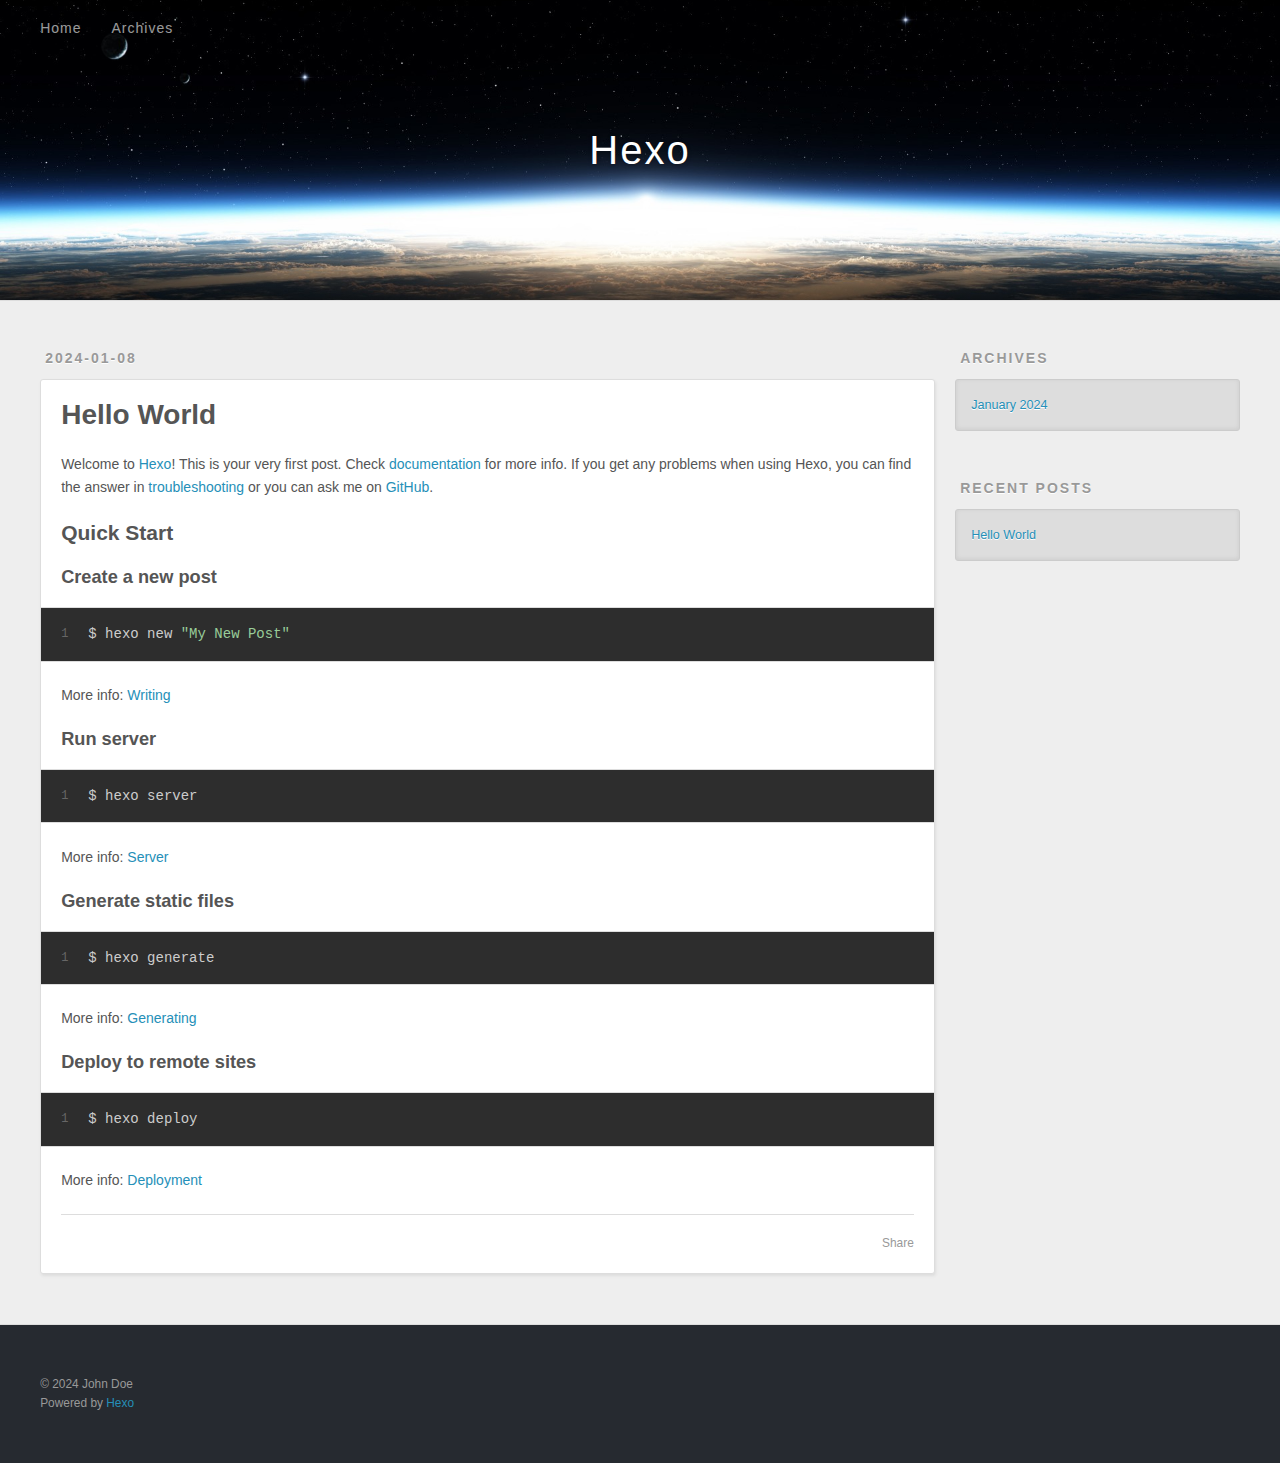
==== index.html @ 1a2d269d "Site updated: 2024-01-09 00:07:15" ====
<!DOCTYPE html>
<html>
<head>
  <meta charset="utf-8">
  
  
  <title>Hexo</title>
  <meta name="viewport" content="width=device-width, initial-scale=1, shrink-to-fit=no">
  <meta property="og:type" content="website">
<meta property="og:title" content="Hexo">
<meta property="og:url" content="http://example.com/index.html">
<meta property="og:site_name" content="Hexo">
<meta property="og:locale" content="en_US">
<meta property="article:author" content="John Doe">
<meta name="twitter:card" content="summary">
  
    <link rel="alternate" href="/atom.xml" title="Hexo" type="application/atom+xml">
  
  
    <link rel="shortcut icon" href="/favicon.png">
  
  
  
<link rel="stylesheet" href="/css/style.css">

  
    
<link rel="stylesheet" href="/fancybox/jquery.fancybox.min.css">

  
  
<meta name="generator" content="Hexo 7.0.0"></head>

<body>
  <div id="container">
    <div id="wrap">
      <header id="header">
  <div id="banner"></div>
  <div id="header-outer" class="outer">
    <div id="header-title" class="inner">
      <h1 id="logo-wrap">
        <a href="/" id="logo">Hexo</a>
      </h1>
      
    </div>
    <div id="header-inner" class="inner">
      <nav id="main-nav">
        <a id="main-nav-toggle" class="nav-icon"><span class="fa fa-bars"></span></a>
        
          <a class="main-nav-link" href="/">Home</a>
        
          <a class="main-nav-link" href="/archives">Archives</a>
        
      </nav>
      <nav id="sub-nav">
        
        
          <a class="nav-icon" href="/atom.xml" title="RSS Feed"><span class="fa fa-rss"></span></a>
        
        <a class="nav-icon nav-search-btn" title="Search"><span class="fa fa-search"></span></a>
      </nav>
      <div id="search-form-wrap">
        <form action="//google.com/search" method="get" accept-charset="UTF-8" class="search-form"><input type="search" name="q" class="search-form-input" placeholder="Search"><button type="submit" class="search-form-submit">&#xF002;</button><input type="hidden" name="sitesearch" value="http://example.com"></form>
      </div>
    </div>
  </div>
</header>

      <div class="outer">
        <section id="main">
  
    <article id="post-hello-world" class="h-entry article article-type-post" itemprop="blogPost" itemscope itemtype="https://schema.org/BlogPosting">
  <div class="article-meta">
    <a href="/2024/01/08/hello-world/" class="article-date">
  <time class="dt-published" datetime="2024-01-08T15:31:12.147Z" itemprop="datePublished">2024-01-08</time>
</a>
    
  </div>
  <div class="article-inner">
    
    
      <header class="article-header">
        
  
    <h1 itemprop="name">
      <a class="p-name article-title" href="/2024/01/08/hello-world/">Hello World</a>
    </h1>
  

      </header>
    
    <div class="e-content article-entry" itemprop="articleBody">
      
        <p>Welcome to <a target="_blank" rel="noopener" href="https://hexo.io/">Hexo</a>! This is your very first post. Check <a target="_blank" rel="noopener" href="https://hexo.io/docs/">documentation</a> for more info. If you get any problems when using Hexo, you can find the answer in <a target="_blank" rel="noopener" href="https://hexo.io/docs/troubleshooting.html">troubleshooting</a> or you can ask me on <a target="_blank" rel="noopener" href="https://github.com/hexojs/hexo/issues">GitHub</a>.</p>
<h2 id="Quick-Start"><a href="#Quick-Start" class="headerlink" title="Quick Start"></a>Quick Start</h2><h3 id="Create-a-new-post"><a href="#Create-a-new-post" class="headerlink" title="Create a new post"></a>Create a new post</h3><figure class="highlight bash"><table><tr><td class="gutter"><pre><span class="line">1</span><br></pre></td><td class="code"><pre><span class="line">$ hexo new <span class="string">&quot;My New Post&quot;</span></span><br></pre></td></tr></table></figure>

<p>More info: <a target="_blank" rel="noopener" href="https://hexo.io/docs/writing.html">Writing</a></p>
<h3 id="Run-server"><a href="#Run-server" class="headerlink" title="Run server"></a>Run server</h3><figure class="highlight bash"><table><tr><td class="gutter"><pre><span class="line">1</span><br></pre></td><td class="code"><pre><span class="line">$ hexo server</span><br></pre></td></tr></table></figure>

<p>More info: <a target="_blank" rel="noopener" href="https://hexo.io/docs/server.html">Server</a></p>
<h3 id="Generate-static-files"><a href="#Generate-static-files" class="headerlink" title="Generate static files"></a>Generate static files</h3><figure class="highlight bash"><table><tr><td class="gutter"><pre><span class="line">1</span><br></pre></td><td class="code"><pre><span class="line">$ hexo generate</span><br></pre></td></tr></table></figure>

<p>More info: <a target="_blank" rel="noopener" href="https://hexo.io/docs/generating.html">Generating</a></p>
<h3 id="Deploy-to-remote-sites"><a href="#Deploy-to-remote-sites" class="headerlink" title="Deploy to remote sites"></a>Deploy to remote sites</h3><figure class="highlight bash"><table><tr><td class="gutter"><pre><span class="line">1</span><br></pre></td><td class="code"><pre><span class="line">$ hexo deploy</span><br></pre></td></tr></table></figure>

<p>More info: <a target="_blank" rel="noopener" href="https://hexo.io/docs/one-command-deployment.html">Deployment</a></p>

      
    </div>
    <footer class="article-footer">
      <a data-url="http://example.com/2024/01/08/hello-world/" data-id="clr53rqqn0000t8tzd3rd65m3" data-title="Hello World" class="article-share-link"><span class="fa fa-share">Share</span></a>
      
      
      
    </footer>
  </div>
  
</article>



  


</section>
        
          <aside id="sidebar">
  
    

  
    

  
    
  
    
  <div class="widget-wrap">
    <h3 class="widget-title">Archives</h3>
    <div class="widget">
      <ul class="archive-list"><li class="archive-list-item"><a class="archive-list-link" href="/archives/2024/01/">January 2024</a></li></ul>
    </div>
  </div>


  
    
  <div class="widget-wrap">
    <h3 class="widget-title">Recent Posts</h3>
    <div class="widget">
      <ul>
        
          <li>
            <a href="/2024/01/08/hello-world/">Hello World</a>
          </li>
        
      </ul>
    </div>
  </div>

  
</aside>
        
      </div>
      <footer id="footer">
  
  <div class="outer">
    <div id="footer-info" class="inner">
      
      &copy; 2024 John Doe<br>
      Powered by <a href="https://hexo.io/" target="_blank">Hexo</a>
    </div>
  </div>
</footer>

    </div>
    <nav id="mobile-nav">
  
    <a href="/" class="mobile-nav-link">Home</a>
  
    <a href="/archives" class="mobile-nav-link">Archives</a>
  
</nav>
    


<script src="/js/jquery-3.6.4.min.js"></script>



  
<script src="/fancybox/jquery.fancybox.min.js"></script>




<script src="/js/script.js"></script>





  </div>
</body>
</html>
---- css/style.css ----
body {
  width: 100%;
}
body:before,
body:after {
  content: "";
  display: table;
}
body:after {
  clear: both;
}
html,
body,
div,
span,
applet,
object,
iframe,
h1,
h2,
h3,
h4,
h5,
h6,
p,
blockquote,
pre,
a,
abbr,
acronym,
address,
big,
cite,
code,
del,
dfn,
em,
img,
ins,
kbd,
q,
s,
samp,
small,
strike,
strong,
sub,
sup,
tt,
var,
dl,
dt,
dd,
ol,
ul,
li,
fieldset,
form,
label,
legend,
table,
caption,
tbody,
tfoot,
thead,
tr,
th,
td {
  margin: 0;
  padding: 0;
  border: 0;
  outline: 0;
  font-weight: inherit;
  font-style: inherit;
  font-family: inherit;
  font-size: 100%;
  vertical-align: baseline;
}
body {
  line-height: 1;
  color: #000;
  background: #fff;
}
ol,
ul {
  list-style: none;
}
table {
  border-collapse: separate;
  border-spacing: 0;
  vertical-align: middle;
}
caption,
th,
td {
  text-align: left;
  font-weight: normal;
  vertical-align: middle;
}
a img {
  border: none;
}
input,
button {
  margin: 0;
  padding: 0;
}
input::-moz-focus-inner,
button::-moz-focus-inner {
  border: 0;
  padding: 0;
}
html,
body,
#container {
  height: 100%;
}
body {
  background: #eee;
  font: 14px -apple-system, BlinkMacSystemFont, "Segoe UI", "Roboto", "Oxygen", "Ubuntu", "Cantarell", "Fira Sans", "Droid Sans", "Helvetica Neue", sans-serif;
  -webkit-text-size-adjust: 100%;
}
.outer {
  max-width: 1220px;
  margin: 0 auto;
  padding: 0 20px;
}
.outer:before,
.outer:after {
  content: "";
  display: table;
}
.outer:after {
  clear: both;
}
.inner {
  display: inline;
  float: left;
  width: 98.33333333333333%;
  margin: 0 0.833333333333333%;
}
.left,
.alignleft {
  float: left;
}
.right,
.alignright {
  float: right;
}
.clear {
  clear: both;
}
#container {
  position: relative;
}
.mobile-nav-on {
  overflow: hidden;
}
#wrap {
  height: 100%;
  width: 100%;
  position: absolute;
  top: 0;
  left: 0;
  -webkit-transition: 0.2s ease-out;
  -moz-transition: 0.2s ease-out;
  -ms-transition: 0.2s ease-out;
  transition: 0.2s ease-out;
  z-index: 1;
  background: #eee;
}
.mobile-nav-on #wrap {
  left: 280px;
}
@media screen and (min-width: 768px) {
  #main {
    display: inline;
    float: left;
    width: 73.33333333333333%;
    margin: 0 0.833333333333333%;
  }
}
.article-date,
.article-category-link,
.archive-year,
.widget-title {
  text-decoration: none;
  text-transform: uppercase;
  letter-spacing: 2px;
  color: #999;
  margin-bottom: 1em;
  margin-left: 5px;
  line-height: 1em;
  text-shadow: 0 1px #fff;
  font-weight: bold;
}
.article-inner,
.archive-article-inner {
  background: #fff;
  -webkit-box-shadow: 1px 2px 3px #ddd;
  box-shadow: 1px 2px 3px #ddd;
  border: 1px solid #ddd;
  border-radius: 3px;
}
.article-entry h1,
.widget h1 {
  font-size: 2em;
}
.article-entry h2,
.widget h2 {
  font-size: 1.5em;
}
.article-entry h3,
.widget h3 {
  font-size: 1.3em;
}
.article-entry h4,
.widget h4 {
  font-size: 1.2em;
}
.article-entry h5,
.widget h5 {
  font-size: 1em;
}
.article-entry h6,
.widget h6 {
  font-size: 1em;
  color: #999;
}
.article-entry hr,
.widget hr {
  border: 1px dashed #ddd;
}
.article-entry strong,
.widget strong {
  font-weight: bold;
}
.article-entry em,
.widget em,
.article-entry cite,
.widget cite {
  font-style: italic;
}
.article-entry sup,
.widget sup,
.article-entry sub,
.widget sub {
  font-size: 0.75em;
  line-height: 0;
  position: relative;
  vertical-align: baseline;
}
.article-entry sup,
.widget sup {
  top: -0.5em;
}
.article-entry sub,
.widget sub {
  bottom: -0.2em;
}
.article-entry small,
.widget small {
  font-size: 0.85em;
}
.article-entry acronym,
.widget acronym,
.article-entry abbr,
.widget abbr {
  border-bottom: 1px dotted;
}
.article-entry ul,
.widget ul,
.article-entry ol,
.widget ol,
.article-entry dl,
.widget dl {
  margin: 0 20px;
  line-height: 1.6em;
}
.article-entry ul ul,
.widget ul ul,
.article-entry ol ul,
.widget ol ul,
.article-entry ul ol,
.widget ul ol,
.article-entry ol ol,
.widget ol ol {
  margin-top: 0;
  margin-bottom: 0;
}
.article-entry ul,
.widget ul {
  list-style: disc;
}
.article-entry ol,
.widget ol {
  list-style: decimal;
}
.article-entry dt,
.widget dt {
  font-weight: bold;
}
#header {
  height: 300px;
  position: relative;
  border-bottom: 1px solid #ddd;
}
#header:before,
#header:after {
  content: "";
  position: absolute;
  left: 0;
  right: 0;
  height: 40px;
}
#header:before {
  top: 0;
  background: -webkit-linear-gradient(rgba(0,0,0,0.2), transparent);
  background: -moz-linear-gradient(rgba(0,0,0,0.2), transparent);
  background: -ms-linear-gradient(rgba(0,0,0,0.2), transparent);
  background: linear-gradient(rgba(0,0,0,0.2), transparent);
}
#header:after {
  bottom: 0;
  background: -webkit-linear-gradient(transparent, rgba(0,0,0,0.2));
  background: -moz-linear-gradient(transparent, rgba(0,0,0,0.2));
  background: -ms-linear-gradient(transparent, rgba(0,0,0,0.2));
  background: linear-gradient(transparent, rgba(0,0,0,0.2));
}
#header-outer {
  height: 100%;
  position: relative;
}
#header-inner {
  position: relative;
  overflow: hidden;
}
#banner {
  position: absolute;
  top: 0;
  left: 0;
  width: 100%;
  height: 100%;
  background: url("images/banner.jpg") center #000;
  background-size: cover;
  z-index: -1;
}
#header-title {
  text-align: center;
  height: 40px;
  position: absolute;
  top: 50%;
  left: 0;
  margin-top: -20px;
}
#logo,
#subtitle {
  text-decoration: none;
  color: #fff;
  font-weight: 300;
  text-shadow: 0 1px 4px rgba(0,0,0,0.3);
}
#logo {
  font-size: 40px;
  line-height: 40px;
  letter-spacing: 2px;
}
#subtitle {
  font-size: 16px;
  line-height: 16px;
  letter-spacing: 1px;
}
#subtitle-wrap {
  margin-top: 16px;
}
#main-nav {
  float: left;
  margin-left: -15px;
}
.nav-icon,
.main-nav-link {
  float: left;
  color: #fff;
  opacity: 0.6;
  text-decoration: none;
  text-shadow: 0 1px rgba(0,0,0,0.2);
  -webkit-transition: opacity 0.2s;
  -moz-transition: opacity 0.2s;
  -ms-transition: opacity 0.2s;
  transition: opacity 0.2s;
  display: block;
  padding: 20px 15px;
}
.nav-icon:hover,
.main-nav-link:hover {
  opacity: 1;
}
.nav-icon {
  text-align: center;
  font-size: 14px;
  width: 14px;
  height: 14px;
  padding: 20px 15px;
  position: relative;
  cursor: pointer;
}
.main-nav-link {
  font-weight: 300;
  letter-spacing: 1px;
}
@media screen and (max-width: 479px) {
  .main-nav-link {
    display: none;
  }
}
#main-nav-toggle {
  display: none;
}
@media screen and (max-width: 479px) {
  #main-nav-toggle {
    display: block;
  }
}
#sub-nav {
  float: right;
  margin-right: -15px;
}
#search-form-wrap {
  position: absolute;
  top: 15px;
  width: 150px;
  height: 30px;
  right: -150px;
  opacity: 0;
  -webkit-transition: 0.2s ease-out;
  -moz-transition: 0.2s ease-out;
  -ms-transition: 0.2s ease-out;
  transition: 0.2s ease-out;
}
#search-form-wrap.on {
  opacity: 1;
  right: 0;
}
@media screen and (max-width: 479px) {
  #search-form-wrap {
    width: 100%;
    right: -100%;
  }
}
.search-form {
  position: absolute;
  top: 0;
  left: 0;
  right: 0;
  background: #fff;
  padding: 5px 15px;
  border-radius: 15px;
  -webkit-box-shadow: 0 0 10px rgba(0,0,0,0.3);
  box-shadow: 0 0 10px rgba(0,0,0,0.3);
}
.search-form-input {
  border: none;
  background: none;
  color: #555;
  width: 100%;
  font: 13px -apple-system, BlinkMacSystemFont, "Segoe UI", "Roboto", "Oxygen", "Ubuntu", "Cantarell", "Fira Sans", "Droid Sans", "Helvetica Neue", sans-serif;
  outline: none;
}
.search-form-input::-webkit-search-results-decoration,
.search-form-input::-webkit-search-cancel-button {
  -webkit-appearance: none;
}
.search-form-submit {
  position: absolute;
  top: 50%;
  right: 10px;
  margin-top: -7px;
  font: 13px ForkAwesome;
  border: none;
  background: none;
  color: #bbb;
  cursor: pointer;
}
.search-form-submit:hover,
.search-form-submit:focus {
  color: #777;
}
.article {
  margin: 50px 0;
}
.article-inner {
  overflow: hidden;
}
.article-meta:before,
.article-meta:after {
  content: "";
  display: table;
}
.article-meta:after {
  clear: both;
}
.article-date {
  float: left;
}
.article-category {
  float: left;
  line-height: 1em;
  color: #ccc;
  text-shadow: 0 1px #fff;
  margin-left: 8px;
}
.article-category:before {
  content: "\2022";
}
.article-category-link {
  margin: 0 12px 1em;
}
.article-header {
  padding: 20px 20px 0;
}
.article-title {
  text-decoration: none;
  font-size: 2em;
  font-weight: bold;
  color: #555;
  line-height: 1.1em;
  -webkit-transition: color 0.2s;
  -moz-transition: color 0.2s;
  -ms-transition: color 0.2s;
  transition: color 0.2s;
}
a.article-title:hover {
  color: #258fb8;
}
.article-entry {
  color: #555;
  padding: 0 20px;
}
.article-entry:before,
.article-entry:after {
  content: "";
  display: table;
}
.article-entry:after {
  clear: both;
}
.article-entry p,
.article-entry table {
  line-height: 1.6em;
  margin: 1.6em 0;
}
.article-entry h1,
.article-entry h2,
.article-entry h3,
.article-entry h4,
.article-entry h5,
.article-entry h6 {
  font-weight: bold;
}
.article-entry h1,
.article-entry h2,
.article-entry h3,
.article-entry h4,
.article-entry h5,
.article-entry h6 {
  line-height: 1.1em;
  margin: 1.1em 0;
}
.article-entry a {
  color: #258fb8;
  text-decoration: none;
}
.article-entry a:hover {
  text-decoration: underline;
}
.article-entry ul,
.article-entry ol,
.article-entry dl {
  margin-top: 1.6em;
  margin-bottom: 1.6em;
}
.article-entry img,
.article-entry video {
  max-width: 100%;
  height: auto;
  display: block;
  margin: auto;
}
.article-entry iframe {
  border: none;
}
.article-entry table {
  width: 100%;
  border-collapse: collapse;
  border-spacing: 0;
}
.article-entry th {
  font-weight: bold;
  border-bottom: 3px solid #ddd;
  padding-bottom: 0.5em;
}
.article-entry td {
  border-bottom: 1px solid #ddd;
  padding: 10px 0;
}
.article-entry blockquote {
  font-family: Georgia, "Times New Roman", serif;
  margin: 1.6em 20px;
  text-align: center;
}
.article-entry blockquote footer {
  font-size: 14px;
  margin: 1.6em 0;
  font-family: -apple-system, BlinkMacSystemFont, "Segoe UI", "Roboto", "Oxygen", "Ubuntu", "Cantarell", "Fira Sans", "Droid Sans", "Helvetica Neue", sans-serif;
}
.article-entry blockquote footer cite:before {
  content: "—";
  padding: 0 0.5em;
}
.article-entry .pullquote {
  text-align: left;
  width: 45%;
  margin: 0;
}
.article-entry .pullquote.left {
  margin-left: 0.5em;
  margin-right: 1em;
}
.article-entry .pullquote.right {
  margin-right: 0.5em;
  margin-left: 1em;
}
.article-entry .caption {
  color: #999;
  display: block;
  font-size: 0.9em;
  margin-top: 0.5em;
  position: relative;
  text-align: center;
}
.article-entry .video-container {
  position: relative;
  padding-top: 56.25%;
  height: 0;
  overflow: hidden;
}
.article-entry .video-container iframe,
.article-entry .video-container object,
.article-entry .video-container embed {
  position: absolute;
  top: 0;
  left: 0;
  width: 100%;
  height: 100%;
  margin-top: 0;
}
.article-more-link a {
  display: inline-block;
  line-height: 1em;
  padding: 6px 15px;
  border-radius: 15px;
  background: #eee;
  color: #999;
  text-shadow: 0 1px #fff;
  text-decoration: none;
}
.article-more-link a:hover {
  background: #258fb8;
  color: #fff;
  text-decoration: none;
  text-shadow: 0 1px #1e7293;
}
.article-footer {
  font-size: 0.85em;
  line-height: 1.6em;
  border-top: 1px solid #ddd;
  padding-top: 1.6em;
  margin: 0 20px 20px;
}
.article-footer:before,
.article-footer:after {
  content: "";
  display: table;
}
.article-footer:after {
  clear: both;
}
.article-footer a {
  color: #999;
  text-decoration: none;
}
.article-footer a:hover {
  color: #555;
}
.article-tag-list-item {
  float: left;
  margin-right: 10px;
}
.article-tag-list-link:before {
  content: "#";
}
.article-comment-link {
  float: right;
}
.article-comment-link:before {
  padding-right: 8px;
}
.article-share-link {
  cursor: pointer;
  float: right;
  margin-left: 20px;
}
.article-share-link:before {
  padding-right: 6px;
}
#article-nav {
  position: relative;
}
#article-nav:before,
#article-nav:after {
  content: "";
  display: table;
}
#article-nav:after {
  clear: both;
}
@media screen and (min-width: 768px) {
  #article-nav {
    margin: 50px 0;
  }
  #article-nav:before {
    width: 8px;
    height: 8px;
    position: absolute;
    top: 50%;
    left: 50%;
    margin-top: -4px;
    margin-left: -4px;
    content: "";
    border-radius: 50%;
    background: #ddd;
    -webkit-box-shadow: 0 1px 2px #fff;
    box-shadow: 0 1px 2px #fff;
  }
}
.article-nav-link-wrap {
  text-decoration: none;
  text-shadow: 0 1px #fff;
  color: #999;
  -webkit-box-sizing: border-box;
  -moz-box-sizing: border-box;
  box-sizing: border-box;
  margin-top: 50px;
  text-align: center;
  display: block;
}
.article-nav-link-wrap:hover {
  color: #555;
}
@media screen and (min-width: 768px) {
  .article-nav-link-wrap {
    width: 50%;
    margin-top: 0;
  }
}
@media screen and (min-width: 768px) {
  #article-nav-newer {
    float: left;
    text-align: right;
    padding-right: 20px;
  }
}
@media screen and (min-width: 768px) {
  #article-nav-older {
    float: right;
    text-align: left;
    padding-left: 20px;
  }
}
.article-nav-caption {
  text-transform: uppercase;
  letter-spacing: 2px;
  color: #ddd;
  line-height: 1em;
  font-weight: bold;
}
#article-nav-newer .article-nav-caption {
  margin-right: -2px;
}
.article-nav-title {
  font-size: 0.85em;
  line-height: 1.6em;
  margin-top: 0.5em;
}
.article-share-box {
  position: absolute;
  display: none;
  background: #fff;
  -webkit-box-shadow: 1px 2px 10px rgba(0,0,0,0.2);
  box-shadow: 1px 2px 10px rgba(0,0,0,0.2);
  border-radius: 3px;
  margin-left: -145px;
  overflow: hidden;
  z-index: 1;
}
.article-share-box.on {
  display: block;
}
.article-share-input {
  width: 100%;
  background: none;
  -webkit-box-sizing: border-box;
  -moz-box-sizing: border-box;
  box-sizing: border-box;
  font: 14px -apple-system, BlinkMacSystemFont, "Segoe UI", "Roboto", "Oxygen", "Ubuntu", "Cantarell", "Fira Sans", "Droid Sans", "Helvetica Neue", sans-serif;
  padding: 0 15px;
  color: #555;
  outline: none;
  border: 1px solid #ddd;
  border-radius: 3px 3px 0 0;
  height: 36px;
  line-height: 36px;
}
.article-share-links {
  background: #eee;
}
.article-share-links:before,
.article-share-links:after {
  content: "";
  display: table;
}
.article-share-links:after {
  clear: both;
}
.article-share-twitter,
.article-share-facebook,
.article-share-pinterest,
.article-share-linkedin {
  width: 50px;
  height: 36px;
  display: block;
  float: left;
  position: relative;
  color: #999;
  text-shadow: 0 1px #fff;
}
.article-share-twitter:before,
.article-share-facebook:before,
.article-share-pinterest:before,
.article-share-linkedin:before {
  font-size: 20px;
  width: 20px;
  height: 20px;
  position: absolute;
  top: 50%;
  left: 50%;
  margin-top: -10px;
  margin-left: -10px;
  text-align: center;
}
.article-share-twitter:hover,
.article-share-facebook:hover,
.article-share-pinterest:hover,
.article-share-linkedin:hover {
  color: #fff;
}
.article-share-twitter:hover {
  background: #00aced;
  text-shadow: 0 1px #008abe;
}
.article-share-facebook:hover {
  background: #3b5998;
  text-shadow: 0 1px #2f477a;
}
.article-share-pinterest:hover {
  background: #cb2027;
  text-shadow: 0 1px #a21a1f;
}
.article-share-linkedin:hover {
  background: #0077b5;
  text-shadow: 0 1px #005f91;
}
.article-gallery {
  background: #000;
  position: relative;
}
.article-gallery-photos {
  position: relative;
  overflow: hidden;
}
.article-gallery-img {
  display: none;
  max-width: 100%;
}
.article-gallery-img:first-child {
  display: block;
}
.article-gallery-img.loaded {
  position: absolute;
  display: block;
}
.article-gallery-img img {
  display: block;
  max-width: 100%;
  margin: 0 auto;
}
#comments {
  background: #fff;
  -webkit-box-shadow: 1px 2px 3px #ddd;
  box-shadow: 1px 2px 3px #ddd;
  padding: 20px;
  border: 1px solid #ddd;
  border-radius: 3px;
  margin: 50px 0;
}
#comments a {
  color: #258fb8;
}
.archives-wrap {
  margin: 50px 0;
}
.archives:before,
.archives:after {
  content: "";
  display: table;
}
.archives:after {
  clear: both;
}
.archive-year-wrap {
  margin-bottom: 1em;
}
.archives {
  -webkit-column-gap: 10px;
  -moz-column-gap: 10px;
  column-gap: 10px;
}
@media screen and (min-width: 480px) and (max-width: 767px) {
  .archives {
    -webkit-column-count: 2;
    -moz-column-count: 2;
    column-count: 2;
  }
}
@media screen and (min-width: 768px) {
  .archives {
    -webkit-column-count: 3;
    -moz-column-count: 3;
    column-count: 3;
  }
}
.archive-article {
  -webkit-column-break-inside: avoid;
  page-break-inside: avoid;
  overflow: hidden;
  break-inside: avoid-column;
}
.archive-article-inner {
  padding: 10px;
  margin-bottom: 15px;
}
.archive-article-title {
  text-decoration: none;
  font-weight: bold;
  color: #555;
  -webkit-transition: color 0.2s;
  -moz-transition: color 0.2s;
  -ms-transition: color 0.2s;
  transition: color 0.2s;
  line-height: 1.6em;
}
.archive-article-title:hover {
  color: #258fb8;
}
.archive-article-footer {
  margin-top: 1em;
}
.archive-article-date {
  color: #999;
  text-decoration: none;
  font-size: 0.85em;
  line-height: 1em;
  margin-bottom: 0.5em;
  display: block;
}
#page-nav {
  margin: 50px auto;
  background: #fff;
  -webkit-box-shadow: 1px 2px 3px #ddd;
  box-shadow: 1px 2px 3px #ddd;
  border: 1px solid #ddd;
  border-radius: 3px;
  text-align: center;
  color: #999;
  overflow: hidden;
}
#page-nav:before,
#page-nav:after {
  content: "";
  display: table;
}
#page-nav:after {
  clear: both;
}
#page-nav a,
#page-nav span {
  padding: 10px 20px;
  line-height: 1;
  height: 2ex;
}
#page-nav a {
  color: #999;
  text-decoration: none;
}
#page-nav a:hover {
  background: #999;
  color: #fff;
}
#page-nav .prev {
  float: left;
}
#page-nav .next {
  float: right;
}
#page-nav .page-number {
  display: inline-block;
}
@media screen and (max-width: 479px) {
  #page-nav .page-number {
    display: none;
  }
}
#page-nav .current {
  color: #555;
  font-weight: bold;
}
#page-nav .space {
  color: #ddd;
}
#footer {
  background: #262a30;
  padding: 50px 0;
  border-top: 1px solid #ddd;
  color: #999;
}
#footer a {
  color: #258fb8;
  text-decoration: none;
}
#footer a:hover {
  text-decoration: underline;
}
#footer-info {
  line-height: 1.6em;
  font-size: 0.85em;
}
.article-entry pre,
.article-entry .highlight {
  background: #2d2d2d;
  margin: 0 -20px;
  padding: 15px 20px;
  border-style: solid;
  border-color: #ddd;
  border-width: 1px 0;
  overflow: auto;
  color: #ccc;
  line-height: 22.400000000000002px;
}
.article-entry .highlight .gutter pre,
.article-entry .gist .gist-file .gist-data .line-numbers {
  color: #666;
  font-size: 0.85em;
}
.article-entry pre,
.article-entry code {
  font-family: "Source Code Pro", Consolas, Monaco, Menlo, Consolas, monospace;
}
.article-entry code {
  background: #eee;
  text-shadow: 0 1px #fff;
  padding: 0 0.3em;
}
.article-entry pre code {
  background: none;
  text-shadow: none;
  padding: 0;
}
.article-entry .highlight pre {
  border: none;
  margin: 0;
  padding: 0;
}
.article-entry .highlight table {
  margin: 0;
  width: auto;
}
.article-entry .highlight td {
  border: none;
  padding: 0;
}
.article-entry .highlight figcaption {
  font-size: 0.85em;
  color: #999;
  line-height: 1em;
  margin-bottom: 1em;
}
.article-entry .highlight figcaption:before,
.article-entry .highlight figcaption:after {
  content: "";
  display: table;
}
.article-entry .highlight figcaption:after {
  clear: both;
}
.article-entry .highlight figcaption a {
  float: right;
}
.article-entry .highlight .gutter {
  -moz-user-select: none;
  -ms-user-select: none;
  -webkit-user-select: none;
  -webkit-user-select: none;
  -moz-user-select: none;
  -ms-user-select: none;
  user-select: none;
}
.article-entry .highlight .gutter pre {
  text-align: right;
  padding-right: 20px;
}
.article-entry .highlight .line {
  height: 22.400000000000002px;
}
.article-entry .highlight .line.marked {
  background: #515151;
}
.article-entry .gist {
  margin: 0 -20px;
  border-style: solid;
  border-color: #ddd;
  border-width: 1px 0;
  background: #2d2d2d;
  padding: 15px 20px 15px 0;
}
.article-entry .gist .gist-file {
  border: none;
  font-family: "Source Code Pro", Consolas, Monaco, Menlo, Consolas, monospace;
  margin: 0;
}
.article-entry .gist .gist-file .gist-data {
  background: none;
  border: none;
}
.article-entry .gist .gist-file .gist-data .line-numbers {
  background: none;
  border: none;
  padding: 0 20px 0 0;
}
.article-entry .gist .gist-file .gist-data .line-data {
  padding: 0 !important;
}
.article-entry .gist .gist-file .highlight {
  margin: 0;
  padding: 0;
  border: none;
}
.article-entry .gist .gist-file .gist-meta {
  background: #2d2d2d;
  color: #999;
  font: 0.85em -apple-system, BlinkMacSystemFont, "Segoe UI", "Roboto", "Oxygen", "Ubuntu", "Cantarell", "Fira Sans", "Droid Sans", "Helvetica Neue", sans-serif;
  text-shadow: 0 0;
  padding: 0;
  margin-top: 1em;
  margin-left: 20px;
}
.article-entry .gist .gist-file .gist-meta a {
  color: #258fb8;
  font-weight: normal;
}
.article-entry .gist .gist-file .gist-meta a:hover {
  text-decoration: underline;
}
pre .comment,
pre .title {
  color: #999;
}
pre .variable,
pre .attribute,
pre .tag,
pre .regexp,
pre .ruby .constant,
pre .xml .tag .title,
pre .xml .pi,
pre .xml .doctype,
pre .html .doctype,
pre .css .id,
pre .css .class,
pre .css .pseudo {
  color: #f2777a;
}
pre .number,
pre .preprocessor,
pre .built_in,
pre .literal,
pre .params,
pre .constant {
  color: #f99157;
}
pre .class,
pre .ruby .class .title,
pre .css .rules .attribute {
  color: #9c9;
}
pre .string,
pre .value,
pre .inheritance,
pre .header,
pre .ruby .symbol,
pre .xml .cdata {
  color: #9c9;
}
pre .css .hexcolor {
  color: #6cc;
}
pre .function,
pre .python .decorator,
pre .python .title,
pre .ruby .function .title,
pre .ruby .title .keyword,
pre .perl .sub,
pre .javascript .title,
pre .coffeescript .title {
  color: #69c;
}
pre .keyword,
pre .javascript .function {
  color: #c9c;
}
@media screen and (max-width: 479px) {
  #mobile-nav {
    position: absolute;
    top: 0;
    left: 0;
    width: 280px;
    height: 100%;
    background: #191919;
    border-right: 1px solid #fff;
  }
}
@media screen and (max-width: 479px) {
  .mobile-nav-link {
    display: block;
    color: #999;
    text-decoration: none;
    padding: 15px 20px;
    font-weight: bold;
  }
  .mobile-nav-link:hover {
    color: #fff;
  }
}
@media screen and (min-width: 768px) {
  #sidebar {
    display: inline;
    float: left;
    width: 23.333333333333332%;
    margin: 0 0.833333333333333%;
  }
}
.widget-wrap {
  margin: 50px 0;
}
.widget {
  color: #777;
  text-shadow: 0 1px #fff;
  background: #ddd;
  -webkit-box-shadow: 0 -1px 4px #ccc inset;
  box-shadow: 0 -1px 4px #ccc inset;
  border: 1px solid #ccc;
  padding: 15px;
  border-radius: 3px;
}
.widget a {
  color: #258fb8;
  text-decoration: none;
}
.widget a:hover {
  text-decoration: underline;
}
.widget ul ul,
.widget ol ul,
.widget dl ul,
.widget ul ol,
.widget ol ol,
.widget dl ol,
.widget ul dl,
.widget ol dl,
.widget dl dl {
  margin-left: 15px;
  list-style: disc;
}
.widget {
  line-height: 1.6em;
  word-wrap: break-word;
  font-size: 0.9em;
}
.widget ul,
.widget ol {
  list-style: none;
  margin: 0;
}
.widget ul ul,
.widget ol ul,
.widget ul ol,
.widget ol ol {
  margin: 0 20px;
}
.widget ul ul,
.widget ol ul {
  list-style: disc;
}
.widget ul ol,
.widget ol ol {
  list-style: decimal;
}
.category-list-count,
.tag-list-count,
.archive-list-count {
  padding-left: 5px;
  color: #999;
  font-size: 0.85em;
}
.category-list-count:before,
.tag-list-count:before,
.archive-list-count:before {
  content: "(";
}
.category-list-count:after,
.tag-list-count:after,
.archive-list-count:after {
  content: ")";
}
.tagcloud a {
  margin-right: 5px;
  display: inline-block;
}
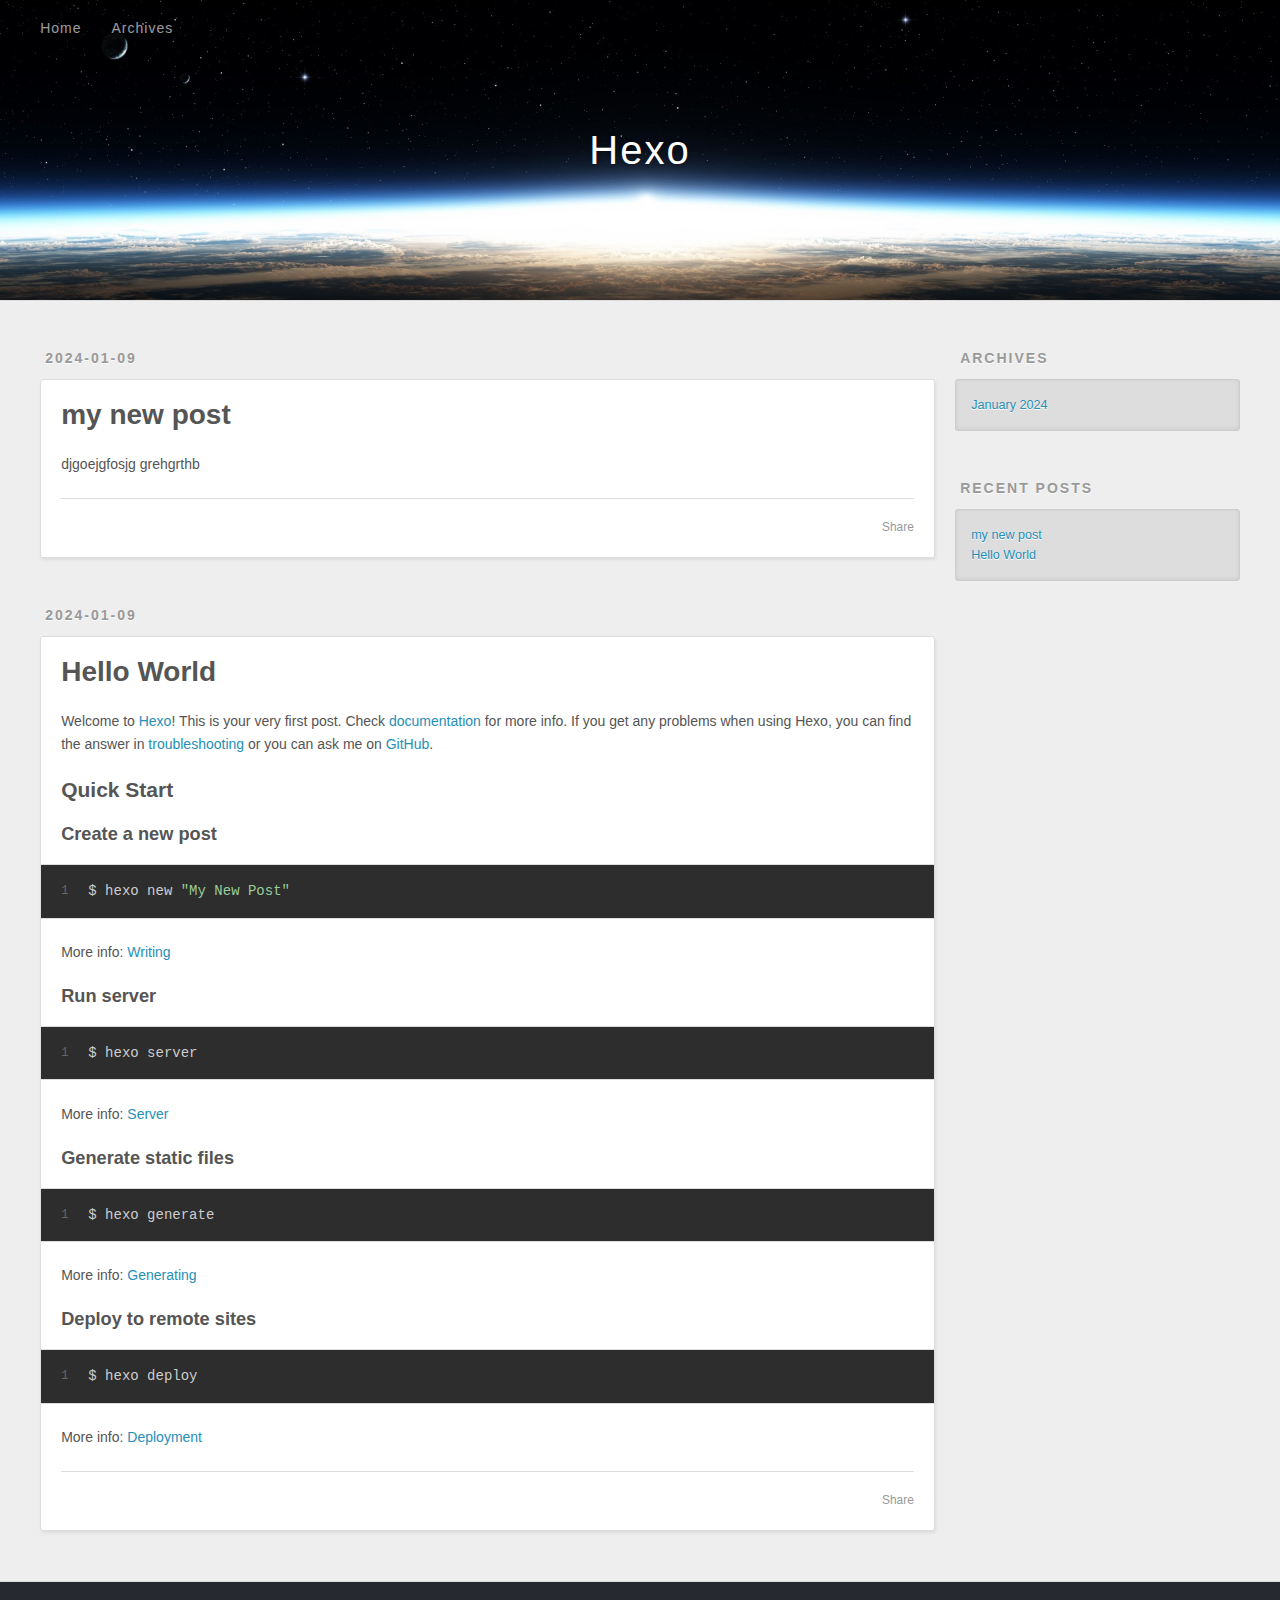
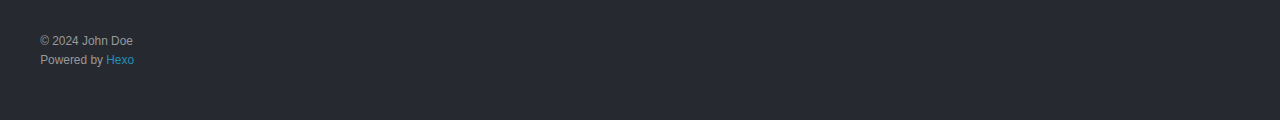
==== commit c4bc81e2: "add new blog" ====
--- a/index.html
+++ b/index.html
@@ -69,10 +69,49 @@
       <div class="outer">
         <section id="main">
   
+    <article id="post-my-new-post" class="h-entry article article-type-post" itemprop="blogPost" itemscope itemtype="https://schema.org/BlogPosting">
+  <div class="article-meta">
+    <a href="/2024/01/09/my-new-post/" class="article-date">
+  <time class="dt-published" datetime="2024-01-08T16:35:07.000Z" itemprop="datePublished">2024-01-09</time>
+</a>
+    
+  </div>
+  <div class="article-inner">
+    
+    
+      <header class="article-header">
+        
+  
+    <h1 itemprop="name">
+      <a class="p-name article-title" href="/2024/01/09/my-new-post/">my new post</a>
+    </h1>
+  
+
+      </header>
+    
+    <div class="e-content article-entry" itemprop="articleBody">
+      
+        <p>djgoejgfosjg grehgrthb</p>
+
+      
+    </div>
+    <footer class="article-footer">
+      <a data-url="http://example.com/2024/01/09/my-new-post/" data-id="clr559nwm0000d4tzgi445uld" data-title="my new post" class="article-share-link"><span class="fa fa-share">Share</span></a>
+      
+      
+      
+    </footer>
+  </div>
+  
+</article>
+
+
+
+  
     <article id="post-hello-world" class="h-entry article article-type-post" itemprop="blogPost" itemscope itemtype="https://schema.org/BlogPosting">
   <div class="article-meta">
-    <a href="/2024/01/08/hello-world/" class="article-date">
-  <time class="dt-published" datetime="2024-01-08T15:31:12.147Z" itemprop="datePublished">2024-01-08</time>
+    <a href="/2024/01/09/hello-world/" class="article-date">
+  <time class="dt-published" datetime="2024-01-08T16:23:15.446Z" itemprop="datePublished">2024-01-09</time>
 </a>
     
   </div>
@@ -83,7 +122,7 @@
         
   
     <h1 itemprop="name">
-      <a class="p-name article-title" href="/2024/01/08/hello-world/">Hello World</a>
+      <a class="p-name article-title" href="/2024/01/09/hello-world/">Hello World</a>
     </h1>
   
 
@@ -108,7 +147,7 @@
       
     </div>
     <footer class="article-footer">
-      <a data-url="http://example.com/2024/01/08/hello-world/" data-id="clr53rqqn0000t8tzd3rd65m3" data-title="Hello World" class="article-share-link"><span class="fa fa-share">Share</span></a>
+      <a data-url="http://example.com/2024/01/09/hello-world/" data-id="clr5560ui00004wtz191c6c0y" data-title="Hello World" class="article-share-link"><span class="fa fa-share">Share</span></a>
       
       
       
@@ -151,7 +190,11 @@
       <ul>
         
           <li>
-            <a href="/2024/01/08/hello-world/">Hello World</a>
+            <a href="/2024/01/09/my-new-post/">my new post</a>
+          </li>
+        
+          <li>
+            <a href="/2024/01/09/hello-world/">Hello World</a>
           </li>
         
       </ul>
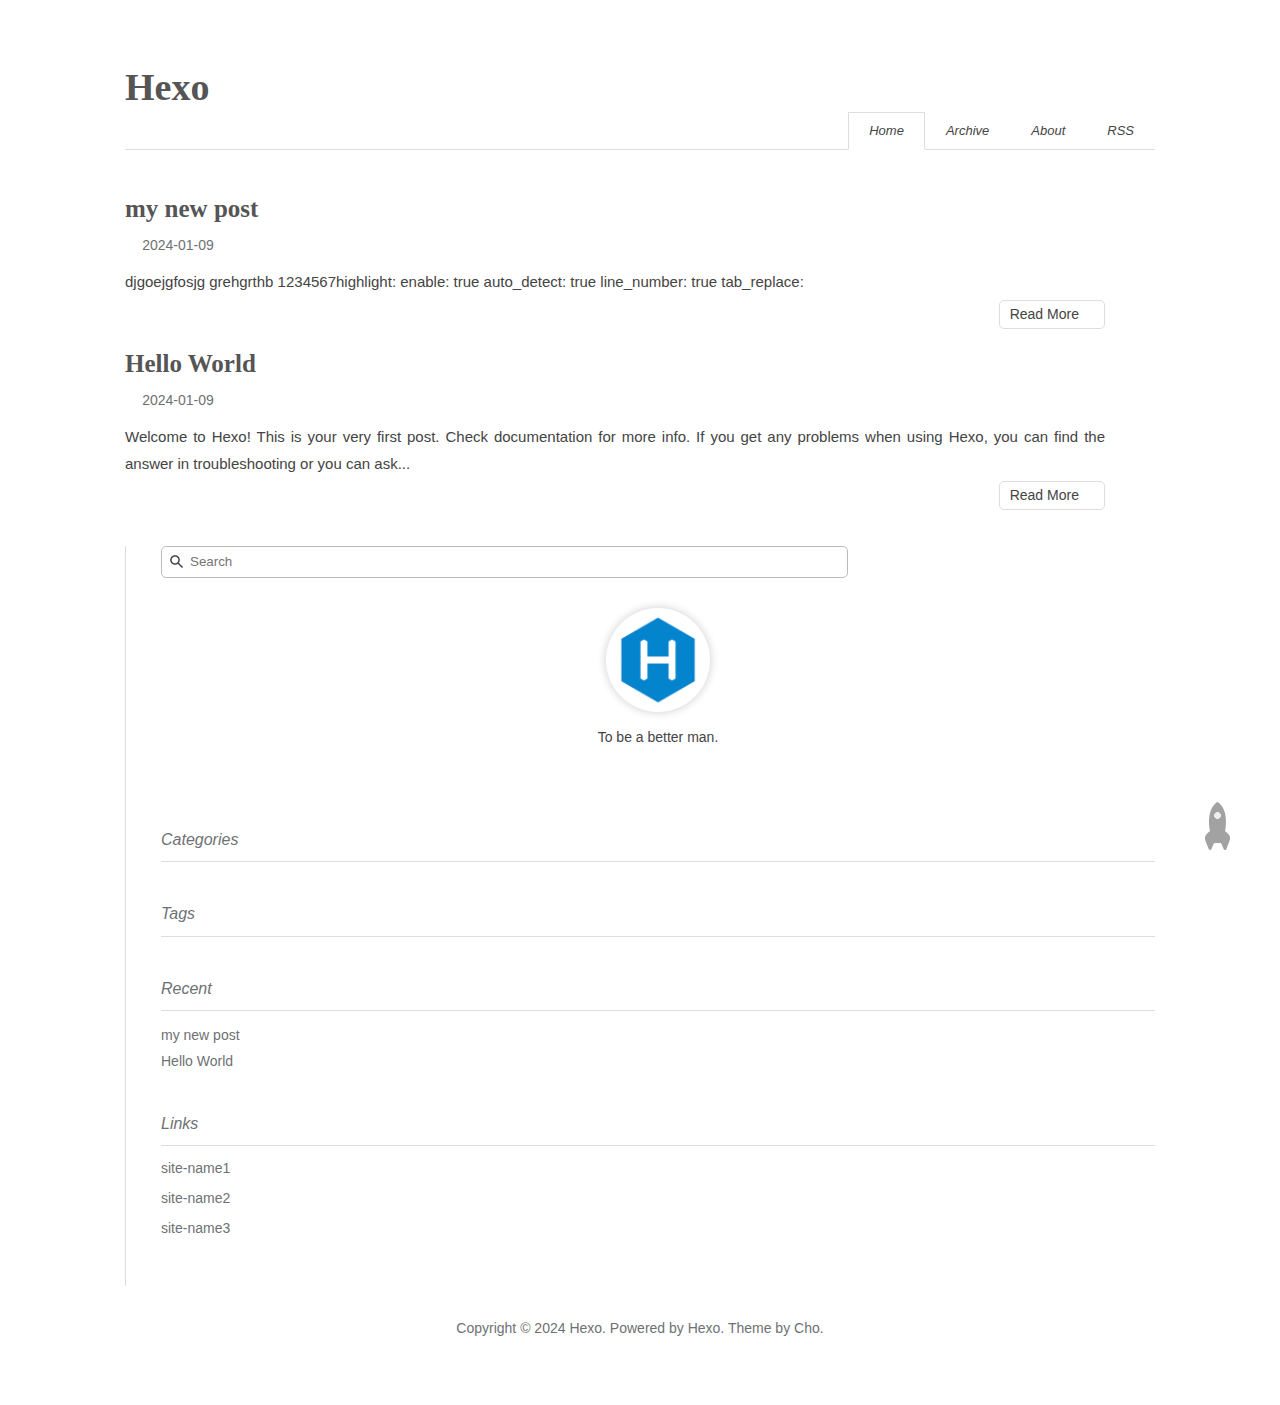
==== commit 125419d7: "add new blog" ====
--- a/index.html
+++ b/index.html
@@ -1,248 +1,2 @@
-<!DOCTYPE html>
-<html>
-<head>
-  <meta charset="utf-8">
-  
-  
-  <title>Hexo</title>
-  <meta name="viewport" content="width=device-width, initial-scale=1, shrink-to-fit=no">
-  <meta property="og:type" content="website">
-<meta property="og:title" content="Hexo">
-<meta property="og:url" content="http://example.com/index.html">
-<meta property="og:site_name" content="Hexo">
-<meta property="og:locale" content="en_US">
-<meta property="article:author" content="John Doe">
-<meta name="twitter:card" content="summary">
-  
-    <link rel="alternate" href="/atom.xml" title="Hexo" type="application/atom+xml">
-  
-  
-    <link rel="shortcut icon" href="/favicon.png">
-  
-  
-  
-<link rel="stylesheet" href="/css/style.css">
-
-  
-    
-<link rel="stylesheet" href="/fancybox/jquery.fancybox.min.css">
-
-  
-  
-<meta name="generator" content="Hexo 7.0.0"></head>
-
-<body>
-  <div id="container">
-    <div id="wrap">
-      <header id="header">
-  <div id="banner"></div>
-  <div id="header-outer" class="outer">
-    <div id="header-title" class="inner">
-      <h1 id="logo-wrap">
-        <a href="/" id="logo">Hexo</a>
-      </h1>
-      
-    </div>
-    <div id="header-inner" class="inner">
-      <nav id="main-nav">
-        <a id="main-nav-toggle" class="nav-icon"><span class="fa fa-bars"></span></a>
-        
-          <a class="main-nav-link" href="/">Home</a>
-        
-          <a class="main-nav-link" href="/archives">Archives</a>
-        
-      </nav>
-      <nav id="sub-nav">
-        
-        
-          <a class="nav-icon" href="/atom.xml" title="RSS Feed"><span class="fa fa-rss"></span></a>
-        
-        <a class="nav-icon nav-search-btn" title="Search"><span class="fa fa-search"></span></a>
-      </nav>
-      <div id="search-form-wrap">
-        <form action="//google.com/search" method="get" accept-charset="UTF-8" class="search-form"><input type="search" name="q" class="search-form-input" placeholder="Search"><button type="submit" class="search-form-submit">&#xF002;</button><input type="hidden" name="sitesearch" value="http://example.com"></form>
-      </div>
-    </div>
-  </div>
-</header>
-
-      <div class="outer">
-        <section id="main">
-  
-    <article id="post-my-new-post" class="h-entry article article-type-post" itemprop="blogPost" itemscope itemtype="https://schema.org/BlogPosting">
-  <div class="article-meta">
-    <a href="/2024/01/09/my-new-post/" class="article-date">
-  <time class="dt-published" datetime="2024-01-08T16:35:07.000Z" itemprop="datePublished">2024-01-09</time>
-</a>
-    
-  </div>
-  <div class="article-inner">
-    
-    
-      <header class="article-header">
-        
-  
-    <h1 itemprop="name">
-      <a class="p-name article-title" href="/2024/01/09/my-new-post/">my new post</a>
-    </h1>
-  
-
-      </header>
-    
-    <div class="e-content article-entry" itemprop="articleBody">
-      
-        <p>djgoejgfosjg grehgrthb</p>
-
-      
-    </div>
-    <footer class="article-footer">
-      <a data-url="http://example.com/2024/01/09/my-new-post/" data-id="clr559nwm0000d4tzgi445uld" data-title="my new post" class="article-share-link"><span class="fa fa-share">Share</span></a>
-      
-      
-      
-    </footer>
-  </div>
-  
-</article>
-
-
-
-  
-    <article id="post-hello-world" class="h-entry article article-type-post" itemprop="blogPost" itemscope itemtype="https://schema.org/BlogPosting">
-  <div class="article-meta">
-    <a href="/2024/01/09/hello-world/" class="article-date">
-  <time class="dt-published" datetime="2024-01-08T16:23:15.446Z" itemprop="datePublished">2024-01-09</time>
-</a>
-    
-  </div>
-  <div class="article-inner">
-    
-    
-      <header class="article-header">
-        
-  
-    <h1 itemprop="name">
-      <a class="p-name article-title" href="/2024/01/09/hello-world/">Hello World</a>
-    </h1>
-  
-
-      </header>
-    
-    <div class="e-content article-entry" itemprop="articleBody">
-      
-        <p>Welcome to <a target="_blank" rel="noopener" href="https://hexo.io/">Hexo</a>! This is your very first post. Check <a target="_blank" rel="noopener" href="https://hexo.io/docs/">documentation</a> for more info. If you get any problems when using Hexo, you can find the answer in <a target="_blank" rel="noopener" href="https://hexo.io/docs/troubleshooting.html">troubleshooting</a> or you can ask me on <a target="_blank" rel="noopener" href="https://github.com/hexojs/hexo/issues">GitHub</a>.</p>
-<h2 id="Quick-Start"><a href="#Quick-Start" class="headerlink" title="Quick Start"></a>Quick Start</h2><h3 id="Create-a-new-post"><a href="#Create-a-new-post" class="headerlink" title="Create a new post"></a>Create a new post</h3><figure class="highlight bash"><table><tr><td class="gutter"><pre><span class="line">1</span><br></pre></td><td class="code"><pre><span class="line">$ hexo new <span class="string">&quot;My New Post&quot;</span></span><br></pre></td></tr></table></figure>
-
-<p>More info: <a target="_blank" rel="noopener" href="https://hexo.io/docs/writing.html">Writing</a></p>
-<h3 id="Run-server"><a href="#Run-server" class="headerlink" title="Run server"></a>Run server</h3><figure class="highlight bash"><table><tr><td class="gutter"><pre><span class="line">1</span><br></pre></td><td class="code"><pre><span class="line">$ hexo server</span><br></pre></td></tr></table></figure>
-
-<p>More info: <a target="_blank" rel="noopener" href="https://hexo.io/docs/server.html">Server</a></p>
-<h3 id="Generate-static-files"><a href="#Generate-static-files" class="headerlink" title="Generate static files"></a>Generate static files</h3><figure class="highlight bash"><table><tr><td class="gutter"><pre><span class="line">1</span><br></pre></td><td class="code"><pre><span class="line">$ hexo generate</span><br></pre></td></tr></table></figure>
-
-<p>More info: <a target="_blank" rel="noopener" href="https://hexo.io/docs/generating.html">Generating</a></p>
-<h3 id="Deploy-to-remote-sites"><a href="#Deploy-to-remote-sites" class="headerlink" title="Deploy to remote sites"></a>Deploy to remote sites</h3><figure class="highlight bash"><table><tr><td class="gutter"><pre><span class="line">1</span><br></pre></td><td class="code"><pre><span class="line">$ hexo deploy</span><br></pre></td></tr></table></figure>
-
-<p>More info: <a target="_blank" rel="noopener" href="https://hexo.io/docs/one-command-deployment.html">Deployment</a></p>
-
-      
-    </div>
-    <footer class="article-footer">
-      <a data-url="http://example.com/2024/01/09/hello-world/" data-id="clr5560ui00004wtz191c6c0y" data-title="Hello World" class="article-share-link"><span class="fa fa-share">Share</span></a>
-      
-      
-      
-    </footer>
-  </div>
-  
-</article>
-
-
-
-  
-
-
-</section>
-        
-          <aside id="sidebar">
-  
-    
-
-  
-    
-
-  
-    
-  
-    
-  <div class="widget-wrap">
-    <h3 class="widget-title">Archives</h3>
-    <div class="widget">
-      <ul class="archive-list"><li class="archive-list-item"><a class="archive-list-link" href="/archives/2024/01/">January 2024</a></li></ul>
-    </div>
-  </div>
-
-
-  
-    
-  <div class="widget-wrap">
-    <h3 class="widget-title">Recent Posts</h3>
-    <div class="widget">
-      <ul>
-        
-          <li>
-            <a href="/2024/01/09/my-new-post/">my new post</a>
-          </li>
-        
-          <li>
-            <a href="/2024/01/09/hello-world/">Hello World</a>
-          </li>
-        
-      </ul>
-    </div>
-  </div>
-
-  
-</aside>
-        
-      </div>
-      <footer id="footer">
-  
-  <div class="outer">
-    <div id="footer-info" class="inner">
-      
-      &copy; 2024 John Doe<br>
-      Powered by <a href="https://hexo.io/" target="_blank">Hexo</a>
-    </div>
-  </div>
-</footer>
-
-    </div>
-    <nav id="mobile-nav">
-  
-    <a href="/" class="mobile-nav-link">Home</a>
-  
-    <a href="/archives" class="mobile-nav-link">Archives</a>
-  
-</nav>
-    
-
-
-<script src="/js/jquery-3.6.4.min.js"></script>
-
-
-
-  
-<script src="/fancybox/jquery.fancybox.min.js"></script>
-
-
-
-
-<script src="/js/script.js"></script>
-
-
-
-
-
-  </div>
-</body>
-</html>+<!DOCTYPE html><html lang="en"><head><meta http-equiv="content-type" content="text/html; charset=utf-8"><meta content="width=device-width, initial-scale=1.0, maximum-scale=1.0, user-scalable=0" name="viewport"><meta content="yes" name="apple-mobile-web-app-capable"><meta content="black-translucent" name="apple-mobile-web-app-status-bar-style"><meta content="telephone=no" name="format-detection"><meta name="description" content=""><title>Hexo</title><link rel="stylesheet" type="text/css" href="/css/style.css?v=1.0.0"><link rel="stylesheet" type="text/css" href="//lib.baomitu.com/normalize/latest/normalize.min.css"><link rel="stylesheet" type="text/css" href="//lib.baomitu.com/pure/latest/pure-min.min.css"><link rel="stylesheet" type="text/css" href="//lib.baomitu.com/pure/latest/grids-responsive-min.min.css"><link rel="stylesheet" href="//lib.baomitu.com/font-awesome/4.7.0/css/font-awesome.min.css"><script type="text/javascript" src="//lib.baomitu.com/jquery/latest/jquery.min.js"></script><link rel="icon" mask="" sizes="any" href="/favicon.ico"><link rel="Shortcut Icon" type="image/x-icon" href="/favicon.ico"><link rel="apple-touch-icon" href="/apple-touch-icon.png"><link rel="apple-touch-icon-precomposed" href="/apple-touch-icon.png"><script type="text/javascript" src="//lib.baomitu.com/clipboard.js/latest/clipboard.min.js"></script><script type="text/javascript" src="//lib.baomitu.com/toastr.js/latest/toastr.min.js"></script><link rel="stylesheet" href="//lib.baomitu.com/toastr.js/latest/toastr.min.css"><meta name="generator" content="Hexo 7.0.0"></head><body><div class="body_container"><div id="header"><div class="site-name"><h1 class="hidden">Hexo</h1><a id="logo" href="/.">Hexo</a><p class="description"></p></div><div id="nav-menu"><a class="current" href="/."><i class="fa fa-home"> Home</i></a><a href="/archives/"><i class="fa fa-archive"> Archive</i></a><a href="/about/"><i class="fa fa-user"> About</i></a><a href="/atom.xml"><i class="fa fa-rss"> RSS</i></a></div></div><div class="pure-g" id="layout"><div class="pure-u-1 pure-u-md-3-4"><div class="content_container"><div class="post"><h1 class="post-title"><a href="/2024/01/09/my-new-post/">my new post</a></h1><div class="post-meta">2024-01-09</div><div class="post-content">djgoejgfosjg grehgrthb
+1234567highlight:   enable: true   auto_detect: true   line_number: true   tab_replace:  </div><p class="readmore"><a href="/2024/01/09/my-new-post/">Read More</a></p></div><div class="post"><h1 class="post-title"><a href="/2024/01/09/hello-world/">Hello World</a></h1><div class="post-meta">2024-01-09</div><div class="post-content">Welcome to Hexo! This is your very first post. Check documentation for more info. If you get any problems when using Hexo, you can find the answer in troubleshooting or you can ask...</div><p class="readmore"><a href="/2024/01/09/hello-world/">Read More</a></p></div></div></div><div class="pure-u-1-4 hidden_mid_and_down"><div id="sidebar"><div class="widget"><form class="search-form" action="//www.google.com/search" method="get" accept-charset="utf-8" target="_blank"><input type="text" name="q" maxlength="20" placeholder="Search"/><input type="hidden" name="sitesearch" value="http://example.com"/></form></div><div class="widget"><div class="author-info"><a class="info-avatar" href="/about/" title="About"><img class="nofancybox" src="/img/avatar.png"/></a><p>To be a better man.</p><a class="info-icon" href="https://twitter.com/username" title="Twitter" target="_blank" style="margin-inline:5px"> <i class="fa fa-twitter-square" style="margin-inline:5px"></i></a><a class="info-icon" href="mailto:admin@domain.com" title="Email" target="_blank" style="margin-inline:5px"> <i class="fa fa-envelope-square" style="margin-inline:5px"></i></a><a class="info-icon" href="https://github.com/username" title="Github" target="_blank" style="margin-inline:5px"> <i class="fa fa-github-square" style="margin-inline:5px"></i></a><a class="info-icon" href="/atom.xml" title="RSS" target="_blank" style="margin-inline:5px"> <i class="fa fa-rss-square" style="margin-inline:5px"></i></a></div></div><div class="widget"><div class="widget-title"><i class="fa fa-folder-o"> Categories</i></div></div><div class="widget"><div class="widget-title"><i class="fa fa-star-o"> Tags</i></div><div class="tagcloud"></div></div><div class="widget"><div class="widget-title"><i class="fa fa-file-o"> Recent</i></div><ul class="post-list"><li class="post-list-item"><a class="post-list-link" href="/2024/01/09/my-new-post/">my new post</a></li><li class="post-list-item"><a class="post-list-link" href="/2024/01/09/hello-world/">Hello World</a></li></ul></div><div class="widget"><div class="widget-title"><i class="fa fa-external-link"> Links</i></div><ul></ul><a href="http://www.example1.com/" title="site-name1" target="_blank">site-name1</a><ul></ul><a href="http://www.example2.com/" title="site-name2" target="_blank">site-name2</a><ul></ul><a href="http://www.example3.com/" title="site-name3" target="_blank">site-name3</a></div></div></div><div class="pure-u-1 pure-u-md-3-4"><div id="footer">Copyright © 2024 <a href="/." rel="nofollow">Hexo.</a> Powered by<a rel="nofollow" target="_blank" href="https://hexo.io"> Hexo.</a><a rel="nofollow" target="_blank" href="https://github.com/tufu9441/maupassant-hexo"> Theme</a> by<a rel="nofollow" target="_blank" href="https://github.com/pagecho"> Cho.</a></div></div></div><a class="show" id="rocket" href="#top"></a><script type="text/javascript" src="/js/totop.js?v=1.0.0" async></script><script type="text/javascript" src="//lib.baomitu.com/fancybox/latest/jquery.fancybox.min.js"></script><script type="text/javascript" src="/js/fancybox.js?v=1.0.0"></script><link rel="stylesheet" type="text/css" href="//lib.baomitu.com/fancybox/latest/jquery.fancybox.min.css"><script type="text/javascript" src="/js/copycode.js?v=1.0.0" successtext="Copy Successed!"></script><link rel="stylesheet" type="text/css" href="/css/copycode.css?v=1.0.0"><script type="text/javascript" src="/js/codeblock-resizer.js?v=1.0.0"></script><script type="text/javascript" src="/js/smartresize.js?v=1.0.0"></script></div></body></html>--- a/css/style.css
+++ b/css/style.css
@@ -1,803 +1,1632 @@
+@charset "UTF-8";
+/**
+ *
+ * @package Maupassant
+ * @author cho
+ * @version 2.0
+ * @link http://chopstack.com
+ */
+/*
+pure css setting
+When setting the primary font stack, apply it to the Pure grid units along
+with `html`, `button`, `input`, `select`, and `textarea`. Pure Grids use
+specific font stacks to ensure the greatest OS/browser compatibility.
+*/
+html,
+button,
+input,
+select,
+textarea,
+.MJXc-TeX-unknown-R,
+.pure-g [class*=pure-u] {
+  /* Set your content font stack here: */
+  font-family: "PingFangSC-Regular", Helvetica, "Helvetica Neue", "Segoe UI", "Hiragino Sans GB", "Source Han Sans CN", "Microsoft YaHei", "STHeiti", "WenQuanYi Micro Hei", sans-serif !important;
+}
+
 body {
-  width: 100%;
-}
-body:before,
-body:after {
-  content: "";
-  display: table;
-}
-body:after {
-  clear: both;
-}
-html,
-body,
-div,
-span,
-applet,
-object,
-iframe,
-h1,
-h2,
-h3,
-h4,
-h5,
-h6,
-p,
-blockquote,
-pre,
+  background-color: #FFF;
+  color: #444;
+  font-family: "TIBch", "Classic Grotesque W01", "Helvetica Neue", Arial, "Hiragino Sans GB", "STHeiti", "Microsoft YaHei", "WenQuanYi Micro Hei", SimSun, sans-serif;
+  -webkit-font-smoothing: antialiased;
+  -moz-osx-font-smoothing: grayscale;
+  font-size: 14px;
+}
+
+.body_container {
+  padding: 0 60px;
+  max-width: 1150px;
+  margin: 0 auto;
+}
+
+.content_container {
+  padding-right: 50px;
+  padding-top: 20px;
+}
+
 a,
-abbr,
-acronym,
-address,
-big,
-cite,
-code,
-del,
-dfn,
-em,
-img,
-ins,
-kbd,
-q,
-s,
-samp,
-small,
-strike,
-strong,
-sub,
-sup,
-tt,
-var,
-dl,
-dt,
-dd,
-ol,
-ul,
-li,
-fieldset,
-form,
-label,
-legend,
-table,
-caption,
-tbody,
-tfoot,
-thead,
-tr,
-th,
-td {
-  margin: 0;
-  padding: 0;
-  border: 0;
-  outline: 0;
-  font-weight: inherit;
-  font-style: inherit;
-  font-family: inherit;
-  font-size: 100%;
-  vertical-align: baseline;
-}
-body {
-  line-height: 1;
-  color: #000;
-  background: #fff;
-}
-ol,
-ul {
-  list-style: none;
-}
-table {
-  border-collapse: separate;
-  border-spacing: 0;
-  vertical-align: middle;
-}
-caption,
-th,
-td {
-  text-align: left;
-  font-weight: normal;
-  vertical-align: middle;
-}
-a img {
-  border: none;
-}
-input,
-button {
-  margin: 0;
-  padding: 0;
-}
-input::-moz-focus-inner,
-button::-moz-focus-inner {
-  border: 0;
-  padding: 0;
-}
-html,
-body,
-#container {
-  height: 100%;
-}
-body {
-  background: #eee;
-  font: 14px -apple-system, BlinkMacSystemFont, "Segoe UI", "Roboto", "Oxygen", "Ubuntu", "Cantarell", "Fira Sans", "Droid Sans", "Helvetica Neue", sans-serif;
-  -webkit-text-size-adjust: 100%;
-}
-.outer {
-  max-width: 1220px;
-  margin: 0 auto;
-  padding: 0 20px;
-}
-.outer:before,
-.outer:after {
-  content: "";
-  display: table;
-}
-.outer:after {
-  clear: both;
-}
-.inner {
-  display: inline;
-  float: left;
-  width: 98.33333333333333%;
-  margin: 0 0.833333333333333%;
-}
-.left,
-.alignleft {
-  float: left;
-}
-.right,
-.alignright {
-  float: right;
-}
+button.submit {
+  color: #6E7173;
+  text-decoration: none;
+  -webkit-transition: all 0.1s ease-in;
+  -moz-transition: all 0.1s ease-in;
+  -o-transition: all 0.1s ease-in;
+  transition: all 0.1s ease-in;
+}
+
+a:hover,
+a:active {
+  color: #444;
+}
+
+a:focus {
+  outline: auto;
+}
+
 .clear {
   clear: both;
 }
-#container {
+
+div {
+  box-sizing: border-box;
+}
+
+#header {
+  padding: 58px 0 0;
+  text-align: left;
+  border-bottom: 1px solid #ddd;
   position: relative;
 }
-.mobile-nav-on {
+#header .site-name {
+  margin-bottom: 40px;
+}
+#header .site-name h1 {
+  padding: 0;
+  margin: 0;
+  height: 0;
   overflow: hidden;
 }
-#wrap {
-  height: 100%;
-  width: 100%;
+#header .site-name #logo {
+  font: bold 38px/1.12 "Times New Roman", Georgia, Times, sans-serif;
+  color: #555;
+}
+#header .site-name #logo span, #header .site-name #logo:hover {
+  color: #777;
+}
+#header .site-name .description {
+  margin: 0.2em 0 0;
+  color: #999;
+}
+#header #nav-menu {
+  margin: 10px 0 -1px;
+  padding: 0;
+  position: absolute;
+  right: 0;
+  bottom: 0;
+}
+#header #nav-menu a {
+  display: inline-block;
+  padding: 3px 20px 3px;
+  line-height: 30px;
+  color: #444;
+  font-size: 13px;
+  border: 1px solid transparent;
+}
+#header #nav-menu a:hover {
+  border-bottom-color: #444;
+}
+#header #nav-menu a.current {
+  border: 1px solid #ddd;
+  border-bottom-color: #fff;
+}
+
+#sidebar {
+  border-left: 1px solid #ddd;
+  padding-left: 35px;
+  margin-top: 40px;
+  padding-bottom: 20px;
+  word-wrap: break-word;
+}
+#sidebar .widget {
+  margin-bottom: 30px;
+  /* tiered display categories */
+}
+#sidebar .widget .widget-title {
+  color: #6E7173;
+  line-height: 2.7;
+  margin-top: 0;
+  font-size: 16px;
+  border-bottom: 1px solid #ddd;
+  display: block;
+  font-weight: normal;
+}
+#sidebar .widget .comments-title {
+  color: #6E7173;
+  line-height: 2.7;
+  margin-top: 0;
+  font-size: 16px;
+  border-bottom: 0px solid #ddd;
+  display: block;
+  font-weight: normal;
+}
+#sidebar .widget .tagcloud {
+  margin-top: 10px;
+}
+#sidebar .widget .tagcloud a {
+  line-height: 1.5;
+  padding: 5px;
+}
+#sidebar .widget ul {
+  list-style: none;
+  padding: 0;
+}
+#sidebar .widget ul li {
+  margin: 5px 0;
+  line-height: 1.5;
+}
+#sidebar .widget ul li .wl-emoji {
+  width: 16px;
+}
+#sidebar .widget .category-list-count {
+  padding-left: 5px;
+  color: #6E7173;
+}
+#sidebar .widget .category-list-count::before {
+  content: "(";
+}
+#sidebar .widget .category-list-count::after {
+  content: ")";
+}
+#sidebar .widget .category-list-child li {
+  margin-left: 0.6em !important;
+  padding-left: 1em;
+  position: relative;
+}
+#sidebar .widget .category-list-child li::before {
+  content: "-";
   position: absolute;
   top: 0;
   left: 0;
-  -webkit-transition: 0.2s ease-out;
-  -moz-transition: 0.2s ease-out;
-  -ms-transition: 0.2s ease-out;
-  transition: 0.2s ease-out;
-  z-index: 1;
-  background: #eee;
-}
-.mobile-nav-on #wrap {
-  left: 280px;
-}
-@media screen and (min-width: 768px) {
-  #main {
-    display: inline;
-    float: left;
-    width: 73.33333333333333%;
-    margin: 0 0.833333333333333%;
-  }
-}
-.article-date,
-.article-category-link,
-.archive-year,
-.widget-title {
-  text-decoration: none;
-  text-transform: uppercase;
-  letter-spacing: 2px;
-  color: #999;
-  margin-bottom: 1em;
+}
+#sidebar .widget .search-form {
+  position: relative;
+  overflow: hidden;
+}
+#sidebar .widget .search-form input {
+  background: #fff 8px 8px no-repeat url([data-uri]%2BR8AAAACXBIWXMAAAsTAAALEwEAmpwYAAAAIGNIUk0AAG11AABzoAAA%2FN0AAINkAABw6AAA7GgAADA%2BAAAQkOTsmeoAAAESSURBVHjajNCxS9VRGMbxz71E4OwgoXPQxVEpXCI47%2BZqGP0LCoJO7UVD3QZzb3SwcHB7F3Uw3Zpd%2FAPCcJKG7Dj4u%2FK7Pwp94HDg5Xyf5z1Pr9YKImKANTzFXxzjU2ae6qhXaxURr%2FAFl9hHDy%2FwEK8z89sYVEp5gh84wMvMvGiSJ%2FEV85jNzLMR1McqfmN5BEBmnmMJFSvtpH7jdJiZv7q7Z%2BZPfMdcF6rN%2FT%2F1m2LGBkd4HhFT3dcRMY2FpskxaLNpayciHrWAGeziD7b%2BVfkithuTk8bkGa4wgWFmbrSTZOYeBvjc%2BucQj%2FEe6xHx4Taq1nrnKaW8K6XUUsrHWuvNevdRRLzFGwzvDbXAB9cDAHvhedDruuxSAAAAAElFTkSuQmCC);
+  padding: 7px 11px 7px 28px;
+  line-height: 16px;
+  border: 1px solid #bbb;
+  width: 65%;
+  -webkit-border-radius: 5px;
+  -moz-border-radius: 5px;
+  -ms-border-radius: 5px;
+  -o-border-radius: 5px;
+  border-radius: 5px;
+  -webkit-box-shadow: none;
+  -moz-box-shadow: none;
+  box-shadow: none;
+}
+#sidebar .widget .author-info {
+  text-align: center;
+}
+#sidebar .widget .author-info a.info-avatar img {
+  border-radius: 50%;
+  padding: 4px;
+  width: 96px;
+  height: 96px;
+  background-color: transparent;
+  box-shadow: 0 0 10px rgba(0, 0, 0, 0.2);
+}
+#sidebar .widget .author-info a.info-icon {
+  font-size: 25px;
+}
+
+/* title for search result or tagged posts*/
+.label-title {
+  margin-top: 1.1em;
+  font-size: 20px;
+  font-weight: normal;
+  color: #888;
+}
+
+.post {
+  padding: 25px 0 15px;
+}
+.post .post-title {
+  margin: 0;
+  color: #555;
+  text-align: left;
+  font: bold 25px/1.1 "ff-tisa-web-pro", Cambria, "Times New Roman", Georgia, Times, sans-serif;
+}
+.post .post-title a {
+  color: #555;
+}
+.post .post-title .top-post {
+  font-weight: 400;
+  height: 32px;
+  padding: 0 6px;
+  margin-right: 5px;
+  line-height: 32px;
+  font-size: 16px;
+  white-space: nowrap;
+  vertical-align: 2px;
+  color: #fff;
+  background-image: -webkit-linear-gradient(0deg, #3742fa 0, #a86af9 100%);
+  border-radius: 2px 6px;
+}
+.post .post-meta {
+  padding: 0;
+  margin: 15px 0 0;
+  color: #6E7173;
+  float: left;
+  display: inline;
+  text-indent: 0.15em;
+}
+.post .post-meta:before {
+  font-family: "FontAwesome";
+  content: "\f073";
+  padding-right: 0.3em;
+}
+.post .post-meta .category:before {
+  font-family: "FontAwesome";
+  content: "\f07c";
+  padding-right: 0.3em;
+}
+.post .post-meta #busuanzi_value_page_pv:before {
+  font-family: "FontAwesome";
+  content: "\f024";
+  padding-right: 0.3em;
+}
+.post .ds-thread-count {
+  padding: 0;
+  margin: 15px 0 0;
+  color: #6E7173;
+  float: right;
+  display: inline;
+  text-indent: 0.15em;
+}
+.post .ds-thread-count:before {
+  font-family: "FontAwesome";
+  content: "\f0e5";
+  padding-right: 0.3em;
+}
+.post .ds-thread-count:hover {
+  color: #444;
+}
+.post .disqus-comment-count {
+  padding: 0;
+  margin: 15px 0 0;
+  color: #6E7173;
+  float: right;
+  display: inline;
+  text-indent: 0.15em;
+}
+.post .disqus-comment-count:before {
+  font-family: "FontAwesome";
+  content: "\f0e5";
+  padding-right: 0.3em;
+}
+.post .disqus-comment-count:hover {
+  color: #444;
+}
+.post .post-content {
+  clear: left;
+  font-size: 15px;
+  line-height: 1.77;
+  color: #444;
+  padding-top: 15px;
+  text-align: justify;
+  text-justify: distribute;
+  word-break: break-word;
+}
+.post .post-content h2 {
+  margin: 1.4em 0 1.1em;
+  border-bottom: 1px solid #eee;
+  overflow: hidden;
+}
+.post .post-content h3 {
+  margin: 1.4em 0 1.1em;
+}
+.post .post-content pre code {
+  padding: 0 2em;
+}
+.post .post-content p {
+  margin: 0 0 1.234em;
+  word-break: break-word;
+  overflow-wrap: break-word;
+}
+.post .post-content p code {
+  display: inline-block;
+  margin: 0 5px;
+  padding: 0 5px;
+  background: #f7f8f8;
+  font-family: Menlo, Consolas, monospace !important;
+}
+.post .post-content p a {
+  color: #01579f;
+  padding-bottom: 2px;
+  word-break: normal;
+}
+.post .post-content p a:hover {
+  text-decoration: underline;
+}
+.post .post-content .caption {
+  color: #444;
+  display: block;
+  font-size: 0.9em;
+  margin-top: 0.1em;
+  position: relative;
+  text-align: center;
+}
+.post .post-content hr {
+  margin: 2.4em auto;
+  border: none;
+  border-top: 1px solid #eee;
+  position: relative;
+}
+.post .post-content img {
+  max-width: 100%;
+  padding: 0.5em 0;
+  margin: auto;
+  display: block;
+}
+.post .post-content ul,
+.post .post-content ol {
+  border-radius: 3px;
+  margin: 1em 0;
+}
+.post .post-content ul ul,
+.post .post-content ol ul {
+  margin: 0;
+}
+.post .post-content ul code,
+.post .post-content ol code {
+  display: inline-block;
+  margin: 0 5px;
+  padding: 0px 5px;
+  background: #f7f8f8;
+  font-family: Menlo, Consolas, monospace !important;
+}
+.post .post-content ul a,
+.post .post-content ol a {
+  color: #01579f;
+  padding-bottom: 2px;
+  word-break: normal;
+}
+.post .post-content ul a:hover,
+.post .post-content ol a:hover {
+  text-decoration: underline;
+}
+.post .post-content .tagcloud {
+  margin: 0 0 30px 0;
+}
+.post .post-content .tagcloud a {
+  padding: 0px 5px;
+  margin: 3px;
+  display: inline-block;
+  border: 1px solid #808080;
+  border-radius: 999em;
+  color: #aaa;
+}
+.post .post-content .tagcloud a:hover {
+  color: #fff;
+  border: 1px solid #808080;
+  background: #808080;
+}
+.post .post-content .one-tag-list {
+  margin: 30px 0;
+}
+.post .post-content .one-tag-list .tag-name .tag-text {
   margin-left: 5px;
-  line-height: 1em;
-  text-shadow: 0 1px #fff;
+  font-size: 16px;
   font-weight: bold;
 }
-.article-inner,
-.archive-article-inner {
-  background: #fff;
-  -webkit-box-shadow: 1px 2px 3px #ddd;
-  box-shadow: 1px 2px 3px #ddd;
-  border: 1px solid #ddd;
-  border-radius: 3px;
-}
-.article-entry h1,
-.widget h1 {
-  font-size: 2em;
-}
-.article-entry h2,
-.widget h2 {
-  font-size: 1.5em;
-}
-.article-entry h3,
-.widget h3 {
-  font-size: 1.3em;
-}
-.article-entry h4,
-.widget h4 {
-  font-size: 1.2em;
-}
-.article-entry h5,
-.widget h5 {
-  font-size: 1em;
-}
-.article-entry h6,
-.widget h6 {
-  font-size: 1em;
-  color: #999;
-}
-.article-entry hr,
-.widget hr {
-  border: 1px dashed #ddd;
-}
-.article-entry strong,
-.widget strong {
+.post .tags a {
+  margin-right: 0.5em;
+}
+.post .tags a i {
+  padding-right: 0.3em;
+}
+
+.page-navigator {
+  border-top: 1px solid #ddd;
+  list-style: none;
+  margin-top: 25px;
+  padding: 25px 0 0;
+  font-size: 14px;
+  text-align: center;
+}
+.page-navigator .page-number {
+  display: inline-block;
+  margin: 0 5px 5px 0;
+}
+.page-navigator a,
+.page-navigator span {
+  display: inline-block;
+  height: 25px;
+  line-height: 25px;
+  padding: 5px 9px;
+  border: 1px solid #DDD;
+  text-align: center;
+}
+.page-navigator a:hover,
+.page-navigator span:hover {
+  background: #F8F8F8;
+  border-bottom-color: #D26911;
+}
+.page-navigator a.prev,
+.page-navigator span.prev {
+  float: left;
+}
+.page-navigator a.prev:before,
+.page-navigator span.prev:before {
+  font-family: "FontAwesome";
+  content: "\f100";
+  padding-right: 0.3em;
+}
+.page-navigator a.next,
+.page-navigator span.next {
+  float: right;
+}
+.page-navigator a.next:after,
+.page-navigator span.next:after {
+  font-family: "FontAwesome";
+  content: "\f101";
+  padding-left: 0.3em;
+}
+.page-navigator .current {
+  background: #F8F8F8;
+  border-bottom-color: #D26911;
+}
+.page-navigator .space {
+  border: none;
+  padding: 5px 5px;
+}
+
+#footer {
+  padding: 0.8em 0 3.6em;
+  margin-top: 1em;
+  line-height: 2.5;
+  color: #6E7173;
+  text-align: center;
+}
+#footer span {
+  font-size: 0.9em;
+}
+
+/* for archive page starts*/
+.post-archive {
+  font-size: 15px;
+  line-height: 2;
+  padding-bottom: 0.8em;
+}
+.post-archive h2 {
+  margin: 0;
+  font: bold 25px/1.1 "ff-tisa-web-pro", Cambria, "Times New Roman", Georgia, Times, sans-serif;
+}
+.post-archive .date {
+  padding-right: 0.7em;
+}
+
+/* for archive page ends*/
+/* middle*/
+@media print, screen and (max-width: 48em) {
+  .body_container {
+    padding: 0 30px;
+  }
+  .content_container {
+    padding-right: 15px;
+  }
+  .hidden_mid_and_down {
+    display: none !important;
+  }
+  #sidebar {
+    border-left-width: 0px;
+  }
+  #header .site-name {
+    margin-bottom: 20px;
+    text-align: center;
+  }
+  #header #nav-menu {
+    position: relative;
+    text-align: center;
+  }
+  #header #nav-menu a {
+    padding: 0 15px;
+    line-height: 27px;
+    height: 27px;
+    font-size: 13px;
+  }
+}
+/* small*/
+@media print, screen and (max-width: 35.5em) {
+  .body_container {
+    padding: 0 20px;
+  }
+  .content_container {
+    padding-right: 0;
+  }
+}
+blockquote,
+.stressed {
+  -moz-box-sizing: border-box;
+  box-sizing: border-box;
+  margin: 2.5em 0;
+  padding: 0 0 0 50px;
+  color: #555;
+  border-left: none;
+}
+
+blockquote::before,
+.stressed-quote::before {
+  content: "“";
+  display: block;
+  font-family: times;
+  font-style: normal;
+  font-size: 48px;
+  color: #444;
   font-weight: bold;
-}
-.article-entry em,
-.widget em,
-.article-entry cite,
-.widget cite {
-  font-style: italic;
-}
-.article-entry sup,
-.widget sup,
-.article-entry sub,
-.widget sub {
-  font-size: 0.75em;
-  line-height: 0;
+  line-height: 30px;
+  margin-left: -50px;
+  position: absolute;
+}
+
+strong,
+b,
+em {
+  font-weight: bold;
+}
+
+pre {
+  margin: 2em 0;
+}
+
+.hidden1 {
+  display: none;
+}
+
+/* back-to-top rocket*/
+@media print, screen and (min-width: 48em) {
+  #rocket {
+    position: fixed;
+    right: 50px;
+    bottom: 50px;
+    display: block;
+    visibility: hidden;
+    width: 26px;
+    height: 48px;
+    background: url("[data-uri]") no-repeat 50% 0;
+    opacity: 0;
+    -webkit-transition: visibility 0.6s cubic-bezier(0.6, 0.04, 0.98, 0.335), opacity 0.6s cubic-bezier(0.6, 0.04, 0.98, 0.335), -webkit-transform 0.6s cubic-bezier(0.6, 0.04, 0.98, 0.335);
+    -moz-transition: visibility 0.6s cubic-bezier(0.6, 0.04, 0.98, 0.335), opacity 0.6s cubic-bezier(0.6, 0.04, 0.98, 0.335), -moz-transform 0.6s cubic-bezier(0.6, 0.04, 0.98, 0.335);
+    transition: visibility 0.6s cubic-bezier(0.6, 0.04, 0.98, 0.335), opacity 0.6s cubic-bezier(0.6, 0.04, 0.98, 0.335), transform 0.6s cubic-bezier(0.6, 0.04, 0.98, 0.335);
+  }
+  #rocket i {
+    display: block;
+    margin-top: 48px;
+    height: 14px;
+    background: url("[data-uri]") no-repeat 50% -48px;
+    opacity: 0.5;
+    -webkit-transition: -webkit-transform 0.2s;
+    -moz-transition: -moz-transform 0.2s;
+    transition: transform 0.2s;
+    -webkit-transform-origin: 50% 0;
+    -moz-transform-origin: 50% 0;
+    transform-origin: 50% 0;
+  }
+  #rocket:hover {
+    background-position: 50% -62px;
+  }
+  #rocket:hover i {
+    background-position: 50% 100%;
+    -webkit-animation: flaming 0.7s infinite;
+    -moz-animation: flaming 0.7s infinite;
+    animation: flaming 0.7s infinite;
+  }
+  #rocket.show {
+    visibility: visible;
+    opacity: 1;
+  }
+  #rocket.launch {
+    background-position: 50% -62px;
+    opacity: 0;
+    -webkit-transform: translateY(-500px);
+    -moz-transform: translateY(-500px);
+    -ms-transform: translateY(-500px);
+    transform: translateY(-500px);
+    pointer-events: none;
+  }
+  #rocket.launch i {
+    background-position: 50% 100%;
+    -webkit-transform: scale(1.4, 3.2);
+    -moz-transform: scale(1.4, 3.2);
+    transform: scale(1.4, 3.2);
+  }
+}
+/* *******************************************************
+* Process timelime, (homepage)
+******************************************************* */
+#process {
+  padding: 80px 0;
+  background-color: #fff;
+}
+
+#process .col-md-2 i {
+  font-size: 50px;
   position: relative;
-  vertical-align: baseline;
-}
-.article-entry sup,
-.widget sup {
-  top: -0.5em;
-}
-.article-entry sub,
-.widget sub {
-  bottom: -0.2em;
-}
-.article-entry small,
-.widget small {
-  font-size: 0.85em;
-}
-.article-entry acronym,
-.widget acronym,
-.article-entry abbr,
-.widget abbr {
-  border-bottom: 1px dotted;
-}
-.article-entry ul,
-.widget ul,
-.article-entry ol,
-.widget ol,
-.article-entry dl,
-.widget dl {
-  margin: 0 20px;
-  line-height: 1.6em;
-}
-.article-entry ul ul,
-.widget ul ul,
-.article-entry ol ul,
-.widget ol ul,
-.article-entry ul ol,
-.widget ul ol,
-.article-entry ol ol,
-.widget ol ol {
-  margin-top: 0;
-  margin-bottom: 0;
-}
-.article-entry ul,
-.widget ul {
-  list-style: disc;
-}
-.article-entry ol,
-.widget ol {
-  list-style: decimal;
-}
-.article-entry dt,
-.widget dt {
-  font-weight: bold;
-}
-#header {
-  height: 300px;
+  top: 10px;
+}
+
+#process .timeline-centered {
   position: relative;
-  border-bottom: 1px solid #ddd;
-}
-#header:before,
-#header:after {
+  min-height: 14px;
+  margin-bottom: 30px;
+}
+
+#process .timeline-centered::before,
+#process .timeline-centered::after,
+#process .timeline-centered::before,
+#process .timeline-centered::after {
+  content: " ";
+  display: table;
+}
+
+#process .timeline-centered::after {
+  clear: both;
+}
+
+#process .timeline-centered::before {
   content: "";
   position: absolute;
-  left: 0;
+  display: block;
+  width: 4px;
+  background: #f5f5f6;
+  /*left: 50%;*/
+  top: 50px;
+  bottom: 50px;
+  margin-left: 10px;
+}
+
+#process .timeline-centered .timeline-entry {
+  position: relative;
+  /*width: 50%;
+  float: right;*/
+  margin-top: 5px;
+  margin-left: 20px;
+  margin-bottom: 10px;
+  clear: both;
+}
+
+#process .timeline-centered .timeline-entry::before,
+#process .timeline-centered .timeline-entry::after {
+  content: " ";
+  display: table;
+}
+
+#process .timeline-centered .timeline-entry::after {
+  clear: both;
+}
+
+#process .timeline-centered .timeline-entry.begin {
+  margin-bottom: 0;
+}
+
+#process .timeline-centered .timeline-entry.left-aligned {
+  float: left;
+}
+
+#process .timeline-centered .timeline-entry.left-aligned .timeline-entry-inner {
+  margin-left: 0;
+  margin-right: -18px;
+}
+
+#process .timeline-centered .timeline-entry.left-aligned .timeline-entry-inner .timeline-time {
+  left: auto;
+  right: -100px;
+  text-align: left;
+}
+
+#process span.number {
+  font-family: "Georgia", serif, Helvetica, "Helvetica Neue", "Hiragino Sans GB", "Microsoft YaHei", "Source Han Sans CN", "WenQuanYi Micro Hei", Arial, sans-serif;
+  font-style: italic;
+  font-size: 20px;
+  line-height: 0;
+  color: #E7E7E5;
+  position: relative;
+  top: -4px;
+}
+
+#process .timeline-centered .timeline-entry.left-aligned .timeline-entry-inner .timeline-icon {
+  float: right;
+}
+
+#process .timeline-centered .timeline-entry.left-aligned .timeline-entry-inner .timeline-label {
+  margin-left: 0;
+  margin-right: 70px;
+}
+
+#process .timeline-centered .timeline-entry.left-aligned .timeline-entry-inner .timeline-label::after {
+  left: auto;
   right: 0;
+  margin-left: 0;
+  margin-right: -9px;
+  -moz-transform: rotate(180deg);
+  -o-transform: rotate(180deg);
+  -webkit-transform: rotate(180deg);
+  -ms-transform: rotate(180deg);
+  transform: rotate(180deg);
+}
+
+.timeline-label p {
+  font-family: Helvetica, "Helvetica Neue", "Hiragino Sans GB", "Microsoft YaHei", "Source Han Sans CN", "WenQuanYi Micro Hei", Arial, sans-serif;
+  margin-bottom: 3px;
+}
+
+#process .timeline-centered .timeline-entry .timeline-entry-inner {
+  position: relative;
+  margin-left: -20px;
+}
+
+#process .timeline-centered .timeline-entry .timeline-entry-inner::before,
+#process .timeline-centered .timeline-entry .timeline-entry-inner::after {
+  content: " ";
+  display: table;
+}
+
+#process .timeline-centered .timeline-entry .timeline-entry-inner::after {
+  clear: both;
+}
+
+#process .timeline-centered .timeline-entry .timeline-entry-inner .timeline-time {
+  position: absolute;
+  left: -100px;
+  text-align: right;
+  padding: 10px;
+  -webkit-box-sizing: border-box;
+  -moz-box-sizing: border-box;
+  box-sizing: border-box;
+}
+
+#process .timeline-centered .timeline-entry .timeline-entry-inner .timeline-time > span {
+  display: block;
+}
+
+#process .timeline-centered .timeline-entry .timeline-entry-inner .timeline-time > span:first-child {
+  font-size: 15px;
+  font-weight: bold;
+}
+
+#process .timeline-centered .timeline-entry .timeline-entry-inner .timeline-time > span:last-child {
+  font-size: 12px;
+}
+
+#process .timeline-centered .timeline-entry .timeline-entry-inner .timeline-icon {
+  background: #fff;
+  color: #737881;
+  display: block;
+  width: 40px;
   height: 40px;
-}
-#header:before {
-  top: 0;
-  background: -webkit-linear-gradient(rgba(0,0,0,0.2), transparent);
-  background: -moz-linear-gradient(rgba(0,0,0,0.2), transparent);
-  background: -ms-linear-gradient(rgba(0,0,0,0.2), transparent);
-  background: linear-gradient(rgba(0,0,0,0.2), transparent);
-}
-#header:after {
-  bottom: 0;
-  background: -webkit-linear-gradient(transparent, rgba(0,0,0,0.2));
-  background: -moz-linear-gradient(transparent, rgba(0,0,0,0.2));
-  background: -ms-linear-gradient(transparent, rgba(0,0,0,0.2));
-  background: linear-gradient(transparent, rgba(0,0,0,0.2));
-}
-#header-outer {
-  height: 100%;
-  position: relative;
-}
-#header-inner {
-  position: relative;
-  overflow: hidden;
-}
-#banner {
-  position: absolute;
-  top: 0;
-  left: 0;
-  width: 100%;
-  height: 100%;
-  background: url("images/banner.jpg") center #000;
-  background-size: cover;
-  z-index: -1;
-}
-#header-title {
+  -webkit-background-clip: padding-box;
+  -moz-background-clip: padding;
+  background-clip: padding-box;
+  -webkit-border-radius: 20px;
+  -moz-border-radius: 20px;
+  border-radius: 20px;
   text-align: center;
-  height: 40px;
+  border: 4px solid #F5F5F6;
+  line-height: 40px;
+  font-size: 15px;
+  float: left;
   position: absolute;
   top: 50%;
+  margin-top: -20px;
+  margin-left: -9px;
+}
+
+#process .timeline-centered .timeline-entry .timeline-entry-inner .timeline-icon.bg-primary {
+  background-color: #303641;
+  color: #fff;
+}
+
+#process .timeline-centered .timeline-entry .timeline-entry-inner .timeline-label {
+  position: relative;
+  background: #eee;
+  padding: 30px;
+  margin-left: 60px;
+  -webkit-background-clip: padding-box;
+  -moz-background-clip: padding;
+  background-clip: padding-box;
+  -webkit-border-radius: 3px;
+  -moz-border-radius: 3px;
+  border-radius: 3px;
+}
+
+#process .timeline-centered .timeline-entry .timeline-entry-inner .timeline-label::after {
+  content: "";
+  display: block;
+  position: absolute;
+  width: 0;
+  height: 0;
+  border-style: solid;
+  border-width: 9px 9px 9px 0;
+  border-color: transparent #eee transparent transparent;
   left: 0;
+  top: 50%;
+  margin-top: -9px;
+  margin-left: -9px;
+}
+
+#process .line {
+  position: absolute;
+  display: block;
+  width: 4px;
+  background: #eee;
+  top: -18px;
+  right: -30px;
+  bottom: -8px;
+}
+
+#process .present,
+#process .born {
+  font-size: 14px;
+  font-family: "Georgia", serif, Helvetica, "Helvetica Neue", "Hiragino Sans GB", "Microsoft YaHei", "Source Han Sans CN", "WenQuanYi Micro Hei", Arial, sans-serif;
+  font-style: italic;
+  color: #333;
+  padding: 10px;
+  background-color: #eee;
+  -webkit-border-radius: 3px;
+  -moz-border-radius: 3px;
+  border-radius: 3px;
+}
+
+#process .present::after,
+#process .born::after {
+  left: 100%;
+  top: 50%;
+  border: solid transparent;
+  content: " ";
+  height: 0;
+  width: 0;
+  position: absolute;
+  border-color: rgba(136, 183, 213, 0);
+  border-left-color: #eee;
+  border-width: 10px;
+  margin-top: -10px;
+}
+
+#process .present {
+  position: absolute;
+  top: -18px;
+  right: 0;
   margin-top: -20px;
-}
-#logo,
-#subtitle {
-  text-decoration: none;
-  color: #fff;
-  font-weight: 300;
-  text-shadow: 0 1px 4px rgba(0,0,0,0.3);
-}
-#logo {
-  font-size: 40px;
-  line-height: 40px;
-  letter-spacing: 2px;
-}
-#subtitle {
-  font-size: 16px;
-  line-height: 16px;
-  letter-spacing: 1px;
-}
-#subtitle-wrap {
-  margin-top: 16px;
-}
-#main-nav {
+  line-height: 100%;
+}
+
+#process .born {
+  position: absolute;
+  bottom: -8px;
+  right: 0;
+  margin-bottom: -20px;
+  line-height: 100%;
+}
+
+#process .dot_tp {
+  position: absolute;
+  top: -18px;
+  right: -35px;
+  background-color: transparent;
+  height: 15px;
+  width: 15px;
+  margin-top: -13px;
+  -webkit-border-radius: 50%;
+  -moz-border-radius: 50%;
+  border-radius: 50%;
+  border: 3px solid #eee;
+}
+
+#process .dot_bt {
+  position: absolute;
+  bottom: -8px;
+  right: -35px;
+  background-color: transparent;
+  height: 15px;
+  width: 15px;
+  margin-bottom: -13px;
+  -webkit-border-radius: 50%;
+  -moz-border-radius: 50%;
+  border-radius: 50%;
+  border: 3px solid #eee;
+}
+
+@media (max-width: 768px) {
+  #process .line {
+    right: 10px;
+  }
+  #process .timeline-centered .timeline-entry .timeline-entry-inner .timeline-label {
+    margin-right: 30px;
+    margin-left: 45px;
+    padding: 20px;
+  }
+  #process .timeline-centered .timeline-entry {
+    margin-right: 20px;
+  }
+  #process .dot_tp,
+  #process .dot_bt {
+    right: 5px;
+  }
+  #process .present,
+  #process .born {
+    right: 35px;
+  }
+}
+/* read more*/
+.readmore a {
+  font-size: 14px;
+  color: #444;
+  margin: -10px 0;
+  padding: 5px 10px;
+  border: 1px solid #ddd;
+  border-radius: 5px;
+  float: right;
+}
+.readmore a:after {
+  font-family: "FontAwesome";
+  content: "\f101";
+  padding-left: 0.3em;
+}
+.readmore a:hover {
+  background: #F8F8F8;
+  border-bottom-color: #D26911;
+}
+
+/* syntax highlight*/
+figure.highlight,
+.codeblock {
+  background: #f7f8f8;
+  margin: 10px 0;
+  line-height: 1.1em;
+  color: #333;
+  padding-top: 15px;
+  overflow: hidden;
+}
+figure.highlight table,
+.codeblock table {
+  display: block;
+  width: 100%;
+}
+figure.highlight pre,
+figure.highlight .gutter,
+figure.highlight .code,
+figure.highlight .tag,
+.codeblock pre,
+.codeblock .gutter,
+.codeblock .code,
+.codeblock .tag {
+  background-color: inherit;
+  font-family: Menlo, Consolas, monospace;
+  border: none;
+  padding: 0;
+  margin: 0;
+  cursor: text;
+}
+figure.highlight .gutter,
+figure.highlight .code,
+.codeblock .gutter,
+.codeblock .code {
+  vertical-align: top;
+}
+figure.highlight.plain .gutter,
+.codeblock.plain .gutter {
+  display: none;
+}
+figure.highlight figcaption,
+.codeblock figcaption {
+  font-size: 13px;
+  padding: 0 15px 20px;
+  margin: 0;
+  background: #f7f8f8;
+  color: #999999;
+}
+figure.highlight figcaption a,
+.codeblock figcaption a {
+  float: right;
+  color: #01579f;
+}
+figure.highlight .gutter,
+.codeblock .gutter {
+  background: #f7f8f8;
+  border-right: 1px solid #e6e6e6;
+  padding: 0.3em 15px;
+  user-select: none;
+}
+figure.highlight .code,
+.codeblock .code {
+  padding: 0.3em 15px 0.3em 1em;
+  width: 100%;
+}
+figure.highlight .code pre,
+.codeblock .code pre {
+  max-width: 700px;
+  overflow-x: auto;
+  overflow-y: hidden;
+}
+figure.highlight .line,
+.codeblock .line {
+  height: 1.3em;
+  font-size: 13px;
+}
+
+.gist .line,
+.gist .line-number {
+  font-family: Menlo, Consolas, monospace;
+  font-size: 1em;
+  margin: 0 0 5px 0;
+  user-select: none;
+}
+
+.highlight .comment {
+  color: #969896;
+}
+.highlight .string {
+  color: #183691;
+}
+.highlight .keyword {
+  color: #a71d5d;
+}
+.highlight.apacheconf .code .common,
+.highlight.apacheconf .code .nomarkup,
+.highlight.apacheconf .code .attribute,
+.highlight.apacheconf .code .variable,
+.highlight.apacheconf .code .cbracket,
+.highlight.apacheconf .code .keyword {
+  color: #0086b3;
+}
+.highlight.apacheconf .code .sqbracket {
+  color: #df5000;
+}
+.highlight.apacheconf .code .section,
+.highlight.apacheconf .code .tag {
+  color: #63a35c;
+}
+.highlight.bash .code .shebang {
+  color: #969896;
+}
+.highlight.bash .code .literal,
+.highlight.bash .code .built_in {
+  color: #0086b3;
+}
+.highlight.bash .code .variable {
+  color: #333;
+}
+.highlight.bash .code .title {
+  color: #795da3;
+}
+.highlight.coffeescript .code .title {
+  color: #795da3;
+}
+.highlight.coffeescript .code .literal,
+.highlight.coffeescript .code .built_in,
+.highlight.coffeescript .code .number {
+  color: #0086b3;
+}
+.highlight.coffeescript .code .reserved,
+.highlight.coffeescript .code .attribute {
+  color: #1d3e81;
+}
+.highlight.coffeescript .code .subst,
+.highlight.coffeescript .code .regexp,
+.highlight.coffeescript .code .attribute {
+  color: #df5000;
+}
+.highlight.cpp .code .preprocessor, .highlight.c .code .preprocessor {
+  color: #df5000;
+}
+.highlight.cpp .code .meta-keyword, .highlight.c .code .meta-keyword {
+  color: #a71d5d;
+}
+.highlight.cpp .code .title, .highlight.c .code .title {
+  color: #795da3;
+}
+.highlight.cpp .code .number,
+.highlight.cpp .code .built_in, .highlight.c .code .number,
+.highlight.c .code .built_in {
+  color: #0086b3;
+}
+.highlight.clj .code .builtin-name {
+  color: #df5000;
+}
+.highlight.clj .code .name {
+  color: #795da3;
+}
+.highlight.clj .code .number {
+  color: #0086b3;
+}
+.highlight.cs .code .preprocessor,
+.highlight.cs .code .preprocessor .keyword {
+  color: #333;
+}
+.highlight.cs .code .title {
+  color: #795da3;
+}
+.highlight.cs .code .number,
+.highlight.cs .code .built_in {
+  color: #0086b3;
+}
+.highlight.cs .code .xmlDocTag,
+.highlight.cs .code .doctag {
+  color: #63a35c;
+}
+.highlight.css .code .at_rule,
+.highlight.css .code .important,
+.highlight.css .code .meta {
+  color: #a71d5d;
+}
+.highlight.css .code .attribute,
+.highlight.css .code .hexcolor,
+.highlight.css .code .number,
+.highlight.css .code .function {
+  color: #0086b3;
+}
+.highlight.css .code .attr_selector,
+.highlight.css .code .value {
+  color: #333;
+}
+.highlight.css .code .id,
+.highlight.css .code .class,
+.highlight.css .code .pseudo,
+.highlight.css .code .selector-pseudo {
+  color: #795da3;
+}
+.highlight.css .code .tag,
+.highlight.css .code .selector-tag {
+  color: #63a35c;
+}
+.highlight.diff .code .chunk,
+.highlight.diff .code .meta {
+  color: #795da3;
+  font-weight: bold;
+}
+.highlight.diff .code .addition {
+  color: #55a532;
+  background-color: #eaffea;
+}
+.highlight.diff .code .deletion {
+  color: #bd2c00;
+  background-color: #ffecec;
+}
+.highlight.http .code .attribute,
+.highlight.http .code .attr {
+  color: #183691;
+}
+.highlight.http .code .literal {
+  color: #0086b3;
+}
+.highlight.http .code .request {
+  color: #a71d5d;
+}
+.highlight.ini .code .title,
+.highlight.ini .code .section {
+  color: #795da3;
+}
+.highlight.ini .code .setting,
+.highlight.ini .code .attr {
+  color: #a71d5d;
+}
+.highlight.ini .code .value,
+.highlight.ini .code .keyword {
+  color: #333;
+}
+.highlight.java .code .title {
+  color: #795da3;
+}
+.highlight.java .code .javadoc {
+  color: #969896;
+}
+.highlight.java .code .meta,
+.highlight.java .code .annotation,
+.highlight.java .code .javadoctag {
+  color: #a71d5d;
+}
+.highlight.java .code .number {
+  color: #0086b3;
+}
+.highlight.java .code .params {
+  color: #1d3e81;
+}
+.highlight.js .code .built_in,
+.highlight.js .code .title {
+  color: #795da3;
+}
+.highlight.js .code .javadoc {
+  color: #969896;
+}
+.highlight.js .code .tag,
+.highlight.js .code .javadoctag {
+  color: #a71d5d;
+}
+.highlight.js .code .tag .title {
+  color: #333;
+}
+.highlight.js .code .regexp {
+  color: #df5000;
+}
+.highlight.js .code .literal,
+.highlight.js .code .number {
+  color: #0086b3;
+}
+.highlight.json .code .attribute {
+  color: #183691;
+}
+.highlight.json .code .number,
+.highlight.json .code .literal {
+  color: #0086b3;
+}
+.highlight.mak .code .constant {
+  color: #333;
+}
+.highlight.mak .code .title {
+  color: #795da3;
+}
+.highlight.mak .code .keyword,
+.highlight.mak .code .meta-keyword {
+  color: #0086b3;
+}
+.highlight.md .code .value,
+.highlight.md .code .link_label,
+.highlight.md .code .strong,
+.highlight.md .code .emphasis,
+.highlight.md .code .blockquote,
+.highlight.md .code .quote,
+.highlight.md .code .section {
+  color: #183691;
+}
+.highlight.md .code .link_reference,
+.highlight.md .code .symbol,
+.highlight.md .code .code {
+  color: #0086b3;
+}
+.highlight.md .code .link_url,
+.highlight.md .code .link {
+  text-decoration: underline;
+}
+.highlight.nginx .code .title,
+.highlight.nginx .code .attribute {
+  color: #a71d5d;
+}
+.highlight.nginx .code .built_in,
+.highlight.nginx .code .literal {
+  color: #0086b3;
+}
+.highlight.nginx .code .regexp {
+  color: #183691;
+}
+.highlight.nginx .code .variable {
+  color: #333;
+}
+.highlight.objectivec .code .preprocessor,
+.highlight.objectivec .code .meta {
+  color: #a71d5d;
+}
+.highlight.objectivec .code .preprocessor .title,
+.highlight.objectivec .code .meta .title {
+  color: #df5000;
+}
+.highlight.objectivec .code .meta-string {
+  color: #183691;
+}
+.highlight.objectivec .code .title {
+  color: #795da3;
+}
+.highlight.objectivec .code .literal,
+.highlight.objectivec .code .number,
+.highlight.objectivec .code .built_in {
+  color: #0086b3;
+}
+.highlight.perl .code .sub {
+  color: #795da3;
+}
+.highlight.perl .code .title {
+  color: #795da3;
+}
+.highlight.perl .code .regexp {
+  color: #df5000;
+}
+.highlight.php .code .phpdoc,
+.highlight.php .code .doctag {
+  color: #a71d5d;
+}
+.highlight.php .code .regexp {
+  color: #df5000;
+}
+.highlight.php .code .literal,
+.highlight.php .code .number {
+  color: #0086b3;
+}
+.highlight.php .code .title {
+  color: #795da3;
+}
+.highlight.python .code .decorator,
+.highlight.python .code .title,
+.highlight.python .code .meta {
+  color: #795da3;
+}
+.highlight.python .code .number {
+  color: #0086b3;
+}
+.highlight.ruby .code .parent,
+.highlight.ruby .code .title {
+  color: #795da3;
+}
+.highlight.ruby .code .prompt,
+.highlight.ruby .code .constant,
+.highlight.ruby .code .number,
+.highlight.ruby .code .subst .keyword,
+.highlight.ruby .code .symbol {
+  color: #0086b3;
+}
+.highlight.sql .built_in {
+  color: #a71d5d;
+}
+.highlight.sql .number {
+  color: #0086b3;
+}
+.highlight.xml .tag, .highlight.html .tag {
+  color: #333;
+}
+.highlight.xml .value, .highlight.html .value {
+  color: #183691;
+}
+.highlight.xml .attribute,
+.highlight.xml .attr, .highlight.html .attribute,
+.highlight.html .attr {
+  color: #795da3;
+}
+.highlight.xml .title,
+.highlight.xml .name, .highlight.html .title,
+.highlight.html .name {
+  color: #63a35c;
+}
+.highlight.puppet .title {
+  color: #795da3;
+}
+.highlight.puppet .function {
+  color: #0086b3;
+}
+.highlight.puppet .name {
+  color: #a71d5d;
+}
+.highlight.puppet .attr {
+  color: #0086b3;
+}
+.highlight.less .tag,
+.highlight.less .at_rule {
+  color: #a71d5d;
+}
+.highlight.less .number,
+.highlight.less .hexcolor,
+.highlight.less .function,
+.highlight.less .attribute {
+  color: #0086b3;
+}
+.highlight.less .built_in {
+  color: #df5000;
+}
+.highlight.less .id,
+.highlight.less .pseudo,
+.highlight.less .class,
+.highlight.less .selector-id,
+.highlight.less .selector-class,
+.highlight.less .selector-tag {
+  color: #795da3;
+}
+.highlight.lisp .code .name {
+  color: #df5000;
+}
+.highlight.lisp .code .number {
+  color: #0086b3;
+}
+.highlight.scss .tag,
+.highlight.scss .at_rule,
+.highlight.scss .important {
+  color: #a71d5d;
+}
+.highlight.scss .number,
+.highlight.scss .hexcolor,
+.highlight.scss .function,
+.highlight.scss .attribute {
+  color: #0086b3;
+}
+.highlight.scss .variable {
+  color: #333;
+}
+.highlight.scss .built_in {
+  color: #df5000;
+}
+.highlight.scss .id,
+.highlight.scss .pseudo,
+.highlight.scss .class,
+.highlight.scss .preprocessor,
+.highlight.scss .selector-class,
+.highlight.scss .selector-id {
+  color: #795da3;
+}
+.highlight.scss .tag,
+.highlight.scss .selector-tag {
+  color: #63a35c;
+}
+.highlight.stylus .at_rule {
+  color: #a71d5d;
+}
+.highlight.stylus .tag,
+.highlight.stylus .selector-tag {
+  color: #63a35c;
+}
+.highlight.stylus .number,
+.highlight.stylus .hexcolor,
+.highlight.stylus .attribute,
+.highlight.stylus .params {
+  color: #0086b3;
+}
+.highlight.stylus .class,
+.highlight.stylus .id,
+.highlight.stylus .pseudo,
+.highlight.stylus .title,
+.highlight.stylus .selector-id,
+.highlight.stylus .selector-pseudo,
+.highlight.stylus .selector-class {
+  color: #795da3;
+}
+.highlight.go .typename {
+  color: #a71d5d;
+}
+.highlight.go .built_in,
+.highlight.go .constant {
+  color: #0086b3;
+}
+.highlight.swift .preprocessor {
+  color: #a71d5d;
+}
+.highlight.swift .title {
+  color: #795da3;
+}
+.highlight.swift .built_in,
+.highlight.swift .number,
+.highlight.swift .type {
+  color: #0086b3;
+}
+.highlight.yml .line,
+.highlight.yml .attr {
+  color: #63a35c;
+}
+.highlight.yml .line,
+.highlight.yml .string,
+.highlight.yml .type,
+.highlight.yml .literal,
+.highlight.yml .meta {
+  color: #183691;
+}
+.highlight.yml .number {
+  color: #0086b3;
+}
+
+/* post navigator*/
+.post-nav {
+  overflow: hidden;
+  margin-top: 15px;
+  margin-bottom: 20px;
+  padding: 10px;
+  white-space: nowrap;
+  border-top: 1px solid #eee;
+}
+.post-nav a {
+  display: inline-block;
+  line-height: 25px;
+  font-size: 15px;
+  color: #555;
+  border-bottom: none;
   float: left;
-  margin-left: -15px;
-}
-.nav-icon,
-.main-nav-link {
+}
+.post-nav a.pre {
   float: left;
-  color: #fff;
-  opacity: 0.6;
-  text-decoration: none;
-  text-shadow: 0 1px rgba(0,0,0,0.2);
-  -webkit-transition: opacity 0.2s;
-  -moz-transition: opacity 0.2s;
-  -ms-transition: opacity 0.2s;
-  transition: opacity 0.2s;
-  display: block;
-  padding: 20px 15px;
-}
-.nav-icon:hover,
-.main-nav-link:hover {
-  opacity: 1;
-}
-.nav-icon {
-  text-align: center;
-  font-size: 14px;
-  width: 14px;
-  height: 14px;
-  padding: 20px 15px;
-  position: relative;
-  cursor: pointer;
-}
-.main-nav-link {
-  font-weight: 300;
-  letter-spacing: 1px;
-}
-@media screen and (max-width: 479px) {
-  .main-nav-link {
-    display: none;
-  }
-}
-#main-nav-toggle {
-  display: none;
-}
-@media screen and (max-width: 479px) {
-  #main-nav-toggle {
-    display: block;
-  }
-}
-#sub-nav {
+}
+.post-nav a.pre:before {
+  font-family: "FontAwesome";
+  content: "\f0d9";
+  padding-right: 0.3em;
+}
+.post-nav a.next {
   float: right;
-  margin-right: -15px;
-}
-#search-form-wrap {
-  position: absolute;
-  top: 15px;
-  width: 150px;
-  height: 30px;
-  right: -150px;
-  opacity: 0;
-  -webkit-transition: 0.2s ease-out;
-  -moz-transition: 0.2s ease-out;
-  -ms-transition: 0.2s ease-out;
-  transition: 0.2s ease-out;
-}
-#search-form-wrap.on {
-  opacity: 1;
-  right: 0;
-}
-@media screen and (max-width: 479px) {
-  #search-form-wrap {
-    width: 100%;
-    right: -100%;
-  }
-}
-.search-form {
-  position: absolute;
-  top: 0;
-  left: 0;
-  right: 0;
-  background: #fff;
-  padding: 5px 15px;
-  border-radius: 15px;
-  -webkit-box-shadow: 0 0 10px rgba(0,0,0,0.3);
-  box-shadow: 0 0 10px rgba(0,0,0,0.3);
-}
-.search-form-input {
-  border: none;
-  background: none;
-  color: #555;
+}
+.post-nav a.next:after {
+  font-family: "FontAwesome";
+  content: "\f0da";
+  padding-left: 0.3em;
+}
+.post-nav a:hover {
+  border-bottom: none;
+  color: #222;
+}
+
+/* toc*/
+.toc-article {
+  border: 1px solid #bbb;
+  border-radius: 7px;
+  margin: 1.1em 0 0 2em;
+  padding: 0.7em 0.7em 0 0.7em;
+  max-width: 40%;
+}
+
+.toc-title {
+  font-size: 120%;
+}
+
+#toc {
+  line-height: 1em;
+  float: right;
+}
+#toc .toc {
+  padding: 0;
+  margin: 0.5em;
+  line-height: 1.8em;
+}
+#toc .toc li {
+  list-style-type: none;
+}
+#toc .toc-child {
+  margin-left: 1em;
+  padding-left: 0;
+}
+
+@media print, screen and (max-width: 48em) {
+  .toc-article {
+    margin: 0em;
+    max-width: 100%;
+  }
+  .clear {
+    padding: 2.1em 0em 0em 0em;
+  }
+  #toc {
+    float: none;
+  }
+}
+/* table*/
+table {
+  margin: auto auto 15px;
   width: 100%;
-  font: 13px -apple-system, BlinkMacSystemFont, "Segoe UI", "Roboto", "Oxygen", "Ubuntu", "Cantarell", "Fira Sans", "Droid Sans", "Helvetica Neue", sans-serif;
-  outline: none;
-}
-.search-form-input::-webkit-search-results-decoration,
-.search-form-input::-webkit-search-cancel-button {
-  -webkit-appearance: none;
-}
-.search-form-submit {
-  position: absolute;
-  top: 50%;
-  right: 10px;
-  margin-top: -7px;
-  font: 13px ForkAwesome;
-  border: none;
-  background: none;
-  color: #bbb;
-  cursor: pointer;
-}
-.search-form-submit:hover,
-.search-form-submit:focus {
-  color: #777;
-}
-.article {
-  margin: 50px 0;
-}
-.article-inner {
-  overflow: hidden;
-}
-.article-meta:before,
-.article-meta:after {
-  content: "";
-  display: table;
-}
-.article-meta:after {
-  clear: both;
-}
-.article-date {
-  float: left;
-}
-.article-category {
-  float: left;
-  line-height: 1em;
-  color: #ccc;
-  text-shadow: 0 1px #fff;
-  margin-left: 8px;
-}
-.article-category:before {
-  content: "\2022";
-}
-.article-category-link {
-  margin: 0 12px 1em;
-}
-.article-header {
-  padding: 20px 20px 0;
-}
-.article-title {
-  text-decoration: none;
-  font-size: 2em;
-  font-weight: bold;
-  color: #555;
-  line-height: 1.1em;
-  -webkit-transition: color 0.2s;
-  -moz-transition: color 0.2s;
-  -ms-transition: color 0.2s;
-  transition: color 0.2s;
-}
-a.article-title:hover {
-  color: #258fb8;
-}
-.article-entry {
-  color: #555;
-  padding: 0 20px;
-}
-.article-entry:before,
-.article-entry:after {
-  content: "";
-  display: table;
-}
-.article-entry:after {
-  clear: both;
-}
-.article-entry p,
-.article-entry table {
-  line-height: 1.6em;
-  margin: 1.6em 0;
-}
-.article-entry h1,
-.article-entry h2,
-.article-entry h3,
-.article-entry h4,
-.article-entry h5,
-.article-entry h6 {
-  font-weight: bold;
-}
-.article-entry h1,
-.article-entry h2,
-.article-entry h3,
-.article-entry h4,
-.article-entry h5,
-.article-entry h6 {
-  line-height: 1.1em;
-  margin: 1.1em 0;
-}
-.article-entry a {
-  color: #258fb8;
-  text-decoration: none;
-}
-.article-entry a:hover {
-  text-decoration: underline;
-}
-.article-entry ul,
-.article-entry ol,
-.article-entry dl {
-  margin-top: 1.6em;
-  margin-bottom: 1.6em;
-}
-.article-entry img,
-.article-entry video {
-  max-width: 100%;
-  height: auto;
-  display: block;
-  margin: auto;
-}
-.article-entry iframe {
-  border: none;
-}
-.article-entry table {
-  width: 100%;
+  background: transparent;
   border-collapse: collapse;
   border-spacing: 0;
-}
-.article-entry th {
+  text-align: left;
+}
+table th {
   font-weight: bold;
-  border-bottom: 3px solid #ddd;
-  padding-bottom: 0.5em;
-}
-.article-entry td {
-  border-bottom: 1px solid #ddd;
-  padding: 10px 0;
-}
-.article-entry blockquote {
-  font-family: Georgia, "Times New Roman", serif;
-  margin: 1.6em 20px;
-  text-align: center;
-}
-.article-entry blockquote footer {
-  font-size: 14px;
-  margin: 1.6em 0;
-  font-family: -apple-system, BlinkMacSystemFont, "Segoe UI", "Roboto", "Oxygen", "Ubuntu", "Cantarell", "Fira Sans", "Droid Sans", "Helvetica Neue", sans-serif;
-}
-.article-entry blockquote footer cite:before {
-  content: "—";
-  padding: 0 0.5em;
-}
-.article-entry .pullquote {
-  text-align: left;
-  width: 45%;
-  margin: 0;
-}
-.article-entry .pullquote.left {
-  margin-left: 0.5em;
-  margin-right: 1em;
-}
-.article-entry .pullquote.right {
-  margin-right: 0.5em;
-  margin-left: 1em;
-}
-.article-entry .caption {
-  color: #999;
-  display: block;
-  font-size: 0.9em;
-  margin-top: 0.5em;
-  position: relative;
-  text-align: center;
-}
-.article-entry .video-container {
-  position: relative;
-  padding-top: 56.25%;
-  height: 0;
-  overflow: hidden;
-}
-.article-entry .video-container iframe,
-.article-entry .video-container object,
-.article-entry .video-container embed {
-  position: absolute;
-  top: 0;
-  left: 0;
-  width: 100%;
-  height: 100%;
-  margin-top: 0;
-}
-.article-more-link a {
-  display: inline-block;
-  line-height: 1em;
-  padding: 6px 15px;
-  border-radius: 15px;
-  background: #eee;
-  color: #999;
-  text-shadow: 0 1px #fff;
-  text-decoration: none;
-}
-.article-more-link a:hover {
-  background: #258fb8;
-  color: #fff;
-  text-decoration: none;
-  text-shadow: 0 1px #1e7293;
-}
-.article-footer {
-  font-size: 0.85em;
-  line-height: 1.6em;
-  border-top: 1px solid #ddd;
-  padding-top: 1.6em;
-  margin: 0 20px 20px;
-}
-.article-footer:before,
-.article-footer:after {
-  content: "";
-  display: table;
-}
-.article-footer:after {
-  clear: both;
-}
-.article-footer a {
-  color: #999;
-  text-decoration: none;
-}
-.article-footer a:hover {
-  color: #555;
-}
-.article-tag-list-item {
-  float: left;
-  margin-right: 10px;
-}
-.article-tag-list-link:before {
-  content: "#";
-}
-.article-comment-link {
-  float: right;
-}
-.article-comment-link:before {
-  padding-right: 8px;
-}
+  padding: 5px 10px;
+  border-bottom: 2px solid #909ba2;
+}
+table td {
+  padding: 5px 10px;
+}
+table tr:nth-child(2n) {
+  background: #f7f8f8;
+}
+
+/* article-share*/
 .article-share-link {
   cursor: pointer;
   float: right;
   margin-left: 20px;
 }
 .article-share-link:before {
+  font-family: "FontAwesome";
+  content: "\f064";
   padding-right: 6px;
 }
-#article-nav {
-  position: relative;
-}
-#article-nav:before,
-#article-nav:after {
-  content: "";
-  display: table;
-}
-#article-nav:after {
-  clear: both;
-}
-@media screen and (min-width: 768px) {
-  #article-nav {
-    margin: 50px 0;
-  }
-  #article-nav:before {
-    width: 8px;
-    height: 8px;
-    position: absolute;
-    top: 50%;
-    left: 50%;
-    margin-top: -4px;
-    margin-left: -4px;
-    content: "";
-    border-radius: 50%;
-    background: #ddd;
-    -webkit-box-shadow: 0 1px 2px #fff;
-    box-shadow: 0 1px 2px #fff;
-  }
-}
-.article-nav-link-wrap {
-  text-decoration: none;
-  text-shadow: 0 1px #fff;
-  color: #999;
-  -webkit-box-sizing: border-box;
-  -moz-box-sizing: border-box;
-  box-sizing: border-box;
-  margin-top: 50px;
-  text-align: center;
-  display: block;
-}
-.article-nav-link-wrap:hover {
-  color: #555;
-}
-@media screen and (min-width: 768px) {
-  .article-nav-link-wrap {
-    width: 50%;
-    margin-top: 0;
-  }
-}
-@media screen and (min-width: 768px) {
-  #article-nav-newer {
-    float: left;
-    text-align: right;
-    padding-right: 20px;
-  }
-}
-@media screen and (min-width: 768px) {
-  #article-nav-older {
-    float: right;
-    text-align: left;
-    padding-left: 20px;
-  }
-}
-.article-nav-caption {
-  text-transform: uppercase;
-  letter-spacing: 2px;
-  color: #ddd;
-  line-height: 1em;
-  font-weight: bold;
-}
-#article-nav-newer .article-nav-caption {
-  margin-right: -2px;
-}
-.article-nav-title {
-  font-size: 0.85em;
-  line-height: 1.6em;
-  margin-top: 0.5em;
-}
+
 .article-share-box {
   position: absolute;
   display: none;
   background: #fff;
-  -webkit-box-shadow: 1px 2px 10px rgba(0,0,0,0.2);
-  box-shadow: 1px 2px 10px rgba(0,0,0,0.2);
+  box-shadow: 1px 2px 10px rgba(0, 0, 0, 0.2);
   border-radius: 3px;
   margin-left: -145px;
   overflow: hidden;
@@ -806,13 +1635,12 @@
 .article-share-box.on {
   display: block;
 }
+
 .article-share-input {
   width: 100%;
   background: none;
-  -webkit-box-sizing: border-box;
-  -moz-box-sizing: border-box;
   box-sizing: border-box;
-  font: 14px -apple-system, BlinkMacSystemFont, "Segoe UI", "Roboto", "Oxygen", "Ubuntu", "Cantarell", "Fira Sans", "Droid Sans", "Helvetica Neue", sans-serif;
+  font: 14px "Helvetica Neue", Helvetica, Arial, sans-serif;
   padding: 0 15px;
   color: #555;
   outline: none;
@@ -821,21 +1649,13 @@
   height: 36px;
   line-height: 36px;
 }
+
 .article-share-links {
+  clearfix: none;
   background: #eee;
 }
-.article-share-links:before,
-.article-share-links:after {
-  content: "";
-  display: table;
-}
-.article-share-links:after {
-  clear: both;
-}
-.article-share-twitter,
-.article-share-facebook,
-.article-share-pinterest,
-.article-share-linkedin {
+
+.article-share-element, .article-share-qrcode, .article-share-weibo, .article-share-facebook, .article-share-twitter {
   width: 50px;
   height: 36px;
   display: block;
@@ -844,11 +1664,9 @@
   color: #999;
   text-shadow: 0 1px #fff;
 }
-.article-share-twitter:before,
-.article-share-facebook:before,
-.article-share-pinterest:before,
-.article-share-linkedin:before {
+.article-share-element:before, .article-share-qrcode:before, .article-share-weibo:before, .article-share-facebook:before, .article-share-twitter:before {
   font-size: 20px;
+  font-family: "FontAwesome";
   width: 20px;
   height: 20px;
   position: absolute;
@@ -858,489 +1676,336 @@
   margin-left: -10px;
   text-align: center;
 }
-.article-share-twitter:hover,
-.article-share-facebook:hover,
-.article-share-pinterest:hover,
-.article-share-linkedin:hover {
+.article-share-element:hover, .article-share-qrcode:hover, .article-share-weibo:hover, .article-share-facebook:hover, .article-share-twitter:hover {
   color: #fff;
+}
+
+.article-share-twitter:before {
+  content: "\f099";
 }
 .article-share-twitter:hover {
   background: #00aced;
-  text-shadow: 0 1px #008abe;
+}
+
+.article-share-facebook:before {
+  content: "\f09a";
 }
 .article-share-facebook:hover {
   background: #3b5998;
-  text-shadow: 0 1px #2f477a;
-}
-.article-share-pinterest:hover {
-  background: #cb2027;
-  text-shadow: 0 1px #a21a1f;
-}
-.article-share-linkedin:hover {
-  background: #0077b5;
-  text-shadow: 0 1px #005f91;
-}
-.article-gallery {
-  background: #000;
-  position: relative;
-}
-.article-gallery-photos {
-  position: relative;
+}
+
+.article-share-weibo:before {
+  content: "\f18a";
+}
+.article-share-weibo:hover {
+  background: #d44137;
+}
+
+.article-share-qrcode:before {
+  content: "\f029";
+}
+.article-share-qrcode:hover, .article-share-qrcode:active {
+  background: #38ad5a;
+}
+.article-share-qrcode:hover ~ .qrcode, .article-share-qrcode:active ~ .qrcode {
+  display: block;
+  text-align: center;
+}
+
+.qrcode {
+  display: none;
+}
+
+/* search result*/
+ul.search-result-list {
+  padding-left: 10px;
+}
+
+a.search-result-title {
+  font-weight: bold;
+  font-size: 15px;
+  color: #555;
+}
+
+p.search-result {
+  color: #444;
+  text-align: justify;
+}
+
+em.search-keyword {
+  font-weight: bold;
+  font-style: normal;
+  color: #01579f;
+}
+
+/* Disqus Button */
+.disqus_click_btn {
+  line-height: 30px;
+  margin: 0;
+  min-width: 50px;
+  padding: 0 14px;
+  display: inline-block;
+  font-family: "Roboto", "Helvetica", "Arial", sans-serif;
+  font-size: 14px;
+  font-weight: 400;
+  letter-spacing: 0;
   overflow: hidden;
-}
-.article-gallery-img {
-  display: none;
-  max-width: 100%;
-}
-.article-gallery-img:first-child {
+  will-change: box-shadow;
+  transition: box-shadow 0.2s cubic-bezier(0.4, 0, 1, 1), background-color 0.2s cubic-bezier(0.4, 0, 0.2, 1), color 0.2s cubic-bezier(0.4, 0, 0.2, 1);
+  outline: 0;
+  cursor: pointer;
+  text-decoration: none;
+  text-align: center;
+  vertical-align: middle;
+  border: 0;
+  background: rgba(158, 158, 158, 0.2);
+  box-shadow: 0 2px 2px 0 rgba(0, 0, 0, 0.14), 0 3px 1px -2px rgba(0, 0, 0, 0.2), 0 1px 5px 0 rgba(0, 0, 0, 0.12);
+  color: #fff;
+  background-color: #999999;
+  text-shadow: 0;
+}
+
+/* Footer Badge*/
+.github-badge {
+  display: inline-block;
+  border-radius: 4px;
+  text-shadow: none;
+  font-size: 12px;
+  color: #fff;
+  line-height: 1.25;
+  background-color: #ABBAC3;
+  margin-bottom: 5px;
+}
+.github-badge a {
+  color: #fff;
+}
+.github-badge img {
+  /*height: "calc(%s * 1.25)" % $fontsize-footnote*/
+  height: 1.25em;
+  vertical-align: top;
+}
+.github-badge .badge-subject {
+  display: inline-block;
+  background-color: #555;
+  padding: 4px 4px 4px 6px;
+  border-top-left-radius: 4px;
+  border-bottom-left-radius: 4px;
+}
+.github-badge .badge-value {
+  display: inline-block;
+  padding: 4px 6px 4px 4px;
+  border-top-right-radius: 4px;
+  border-bottom-right-radius: 4px;
+}
+.github-badge .bg-brightgreen {
+  background-color: #4c1 !important;
+}
+.github-badge .bg-green {
+  background-color: #97ca00 !important;
+}
+.github-badge .bg-yellowgreen {
+  background-color: #a4a61d !important;
+}
+.github-badge .bg-orange {
+  background-color: #FE7D37 !important;
+}
+.github-badge .bg-yellow {
+  background-color: #dfb317 !important;
+}
+.github-badge .bg-blueviolet {
+  background-color: #8A2BE2 !important;
+}
+.github-badge .bg-pink {
+  background-color: #FFC0CB !important;
+}
+.github-badge .bg-red {
+  background-color: #e05d44 !important;
+}
+.github-badge .bg-blue {
+  background-color: #007EC6 !important;
+}
+.github-badge .bg-grey,
+.github-badge .bg-gray {
+  background-color: #555 !important;
+}
+.github-badge .bg-lightgrey,
+.github-badge .bg-lightgray {
+  background-color: #9f9f9f !important;
+}
+
+/* Waline CSS*/
+#waline {
+  /* 字体大小 */
+  --waline-font-size: 16px;
+  /* 常规颜色 */
+  --waline-white: #fff;
+  --waline-light-grey: #999;
+  --waline-dark-grey: #666;
+  /* 主题色 */
+  --waline-theme-color: #34495e;
+  --waline-active-color: #bababa;
+  /* 布局颜色 */
+  --waline-text-color: #444;
+  --waline-bgcolor: #fff;
+  --waline-bgcolor-light: #f8f8f8;
+  --waline-bgcolor-hover: #f0f0f0;
+  --waline-border-color: #ddd;
+  --waline-disable-bgcolor: #f8f8f8;
+  --waline-disable-color: #bbb;
+  --waline-code-bgcolor: #282c34;
+  /* 特殊颜色 */
+  --waline-bq-color: #f0f0f0;
+  /* 头像 */
+  --waline-avatar-size: 3.25rem;
+  --waline-mobile-avatar-size: calc(var(--waline-avatar-size) * 9 / 13);
+  /* 徽章 */
+  --waline-badge-color: #34495e;
+  --waline-badge-font-size: 0.775em;
+  /* 信息 */
+  --waline-info-bgcolor: #f8f8f8;
+  --waline-info-color: #999;
+  --waline-info-font-size: 0.625em;
+  /* 渲染选择 */
+  --waline-border: 1px solid var(--waline-border-color);
+  --waline-avatar-radius: 50%;
+  --waline-box-shadow: none;
+}
+
+/* Darkmode CSS*/
+html[data-dark=true] {
+  background-color: #121212 !important;
+  filter: invert(100%) hue-rotate(180deg) brightness(105%) contrast(85%);
+  -webkit-filter: invert(100%) hue-rotate(180deg) brightness(105%) contrast(85%);
+}
+html[data-dark=true] img {
+  filter: hue-rotate(180deg) contrast(100%) invert(100%);
+  -webkit-filter: hue-rotate(180deg) contrast(100%) invert(100%);
+}
+
+.darkmode-toggle {
+  background: #a2a2a2;
+  width: 3rem;
+  height: 3rem;
+  position: fixed;
+  z-index: 999;
+  border-radius: 50%;
+  left: 32px;
+  bottom: 32px;
+  right: unset;
+  cursor: pointer;
+  transition: all 0.5s ease;
+  display: flex;
+  justify-content: center;
+  align-items: center;
+}
+
+/* Links Layout*/
+.link-items {
+  display: flex;
+  text-align: center;
+  justify-content: left;
+  flex-wrap: wrap;
+  padding: 0px 0.5rem;
+  list-style-type: disc;
+  margin-block-start: 1em;
+  margin-block-end: 1em;
+  margin-inline-start: 0px;
+  margin-inline-end: 0px;
+  padding-inline-start: 20px;
+}
+.link-items .link-item {
+  display: inline-flex;
+  --primary-color: #444;
+}
+.link-items .link-item .link-url {
+  display: inline-flex;
+  text-align: center;
+  justify-self: center;
+  line-height: 1.5;
+  width: 15rem;
+  color: var(--primary-color, #000);
+  padding: 0.5rem 1rem;
+  margin: 0.5rem;
+  transition: all 0.2s ease 0s;
+}
+.link-items .link-item .link-url .link-left {
+  display: inline-block;
+  line-height: 0;
+}
+.link-items .link-item .link-url .link-left .link-avatar {
+  width: 4rem;
+  height: 4rem;
+  border-radius: 50%;
+  transition: all 0.5s ease 0s;
+}
+.link-items .link-item .link-url .link-info {
+  padding-left: 0.6rem;
   display: block;
 }
-.article-gallery-img.loaded {
-  position: absolute;
-  display: block;
-}
-.article-gallery-img img {
-  display: block;
-  max-width: 100%;
-  margin: 0 auto;
-}
-#comments {
-  background: #fff;
-  -webkit-box-shadow: 1px 2px 3px #ddd;
-  box-shadow: 1px 2px 3px #ddd;
-  padding: 20px;
-  border: 1px solid #ddd;
+.link-items .link-item .link-url .link-info .link-blog {
+  font-size: 1.24rem;
+  font-weight: 700;
+  margin: 0.42rem 0px;
+}
+.link-items .link-item .link-url .link-info .link-desc {
+  font-size: 0.8rem;
+  font-weight: normal;
+  margin-top: 0.5rem;
+  width: 10.5rem;
+  white-space: nowrap;
+  text-overflow: ellipsis;
+  overflow: hidden;
+}
+
+/* Recent-comments Waline Style*/
+.waline-comment-content {
+  margin: 6px;
+  padding: 6px;
+  border-radius: 6px;
+}
+.waline-comment-content p {
+  margin: 0;
+  display: -webkit-box;
+  overflow: hidden;
+  -webkit-box-orient: vertical;
+  -webkit-line-clamp: 3;
+  /*这里设置第几行显示省略号，可以设置第一行或者其他行*/
+}
+
+.waline-comment-content-author {
+  text-align: end;
+  margin-bottom: 6px;
+}
+
+/* article tags  */
+.article-tag-list-item {
+  font-size: 14px;
+  line-height: 24px;
+  display: inline-block;
+  padding: 0 6px;
   border-radius: 3px;
-  margin: 50px 0;
-}
-#comments a {
-  color: #258fb8;
-}
-.archives-wrap {
-  margin: 50px 0;
-}
-.archives:before,
-.archives:after {
-  content: "";
-  display: table;
-}
-.archives:after {
-  clear: both;
-}
-.archive-year-wrap {
-  margin-bottom: 1em;
-}
-.archives {
-  -webkit-column-gap: 10px;
-  -moz-column-gap: 10px;
-  column-gap: 10px;
-}
-@media screen and (min-width: 480px) and (max-width: 767px) {
-  .archives {
-    -webkit-column-count: 2;
-    -moz-column-count: 2;
-    column-count: 2;
-  }
-}
-@media screen and (min-width: 768px) {
-  .archives {
-    -webkit-column-count: 3;
-    -moz-column-count: 3;
-    column-count: 3;
-  }
-}
-.archive-article {
-  -webkit-column-break-inside: avoid;
-  page-break-inside: avoid;
-  overflow: hidden;
-  break-inside: avoid-column;
-}
-.archive-article-inner {
-  padding: 10px;
-  margin-bottom: 15px;
-}
-.archive-article-title {
-  text-decoration: none;
-  font-weight: bold;
+  background: #f6f6f6;
+  min-width: 30px;
+  text-align: center;
+  margin: 3px;
+}
+
+.article-tag-list-item a {
+  text-align: center;
   color: #555;
-  -webkit-transition: color 0.2s;
-  -moz-transition: color 0.2s;
-  -ms-transition: color 0.2s;
-  transition: color 0.2s;
-  line-height: 1.6em;
-}
-.archive-article-title:hover {
-  color: #258fb8;
-}
-.archive-article-footer {
-  margin-top: 1em;
-}
-.archive-article-date {
-  color: #999;
-  text-decoration: none;
-  font-size: 0.85em;
-  line-height: 1em;
-  margin-bottom: 0.5em;
-  display: block;
-}
-#page-nav {
-  margin: 50px auto;
-  background: #fff;
-  -webkit-box-shadow: 1px 2px 3px #ddd;
-  box-shadow: 1px 2px 3px #ddd;
-  border: 1px solid #ddd;
-  border-radius: 3px;
-  text-align: center;
-  color: #999;
-  overflow: hidden;
-}
-#page-nav:before,
-#page-nav:after {
-  content: "";
-  display: table;
-}
-#page-nav:after {
-  clear: both;
-}
-#page-nav a,
-#page-nav span {
-  padding: 10px 20px;
-  line-height: 1;
-  height: 2ex;
-}
-#page-nav a {
-  color: #999;
-  text-decoration: none;
-}
-#page-nav a:hover {
-  background: #999;
-  color: #fff;
-}
-#page-nav .prev {
-  float: left;
-}
-#page-nav .next {
-  float: right;
-}
-#page-nav .page-number {
-  display: inline-block;
-}
-@media screen and (max-width: 479px) {
-  #page-nav .page-number {
-    display: none;
-  }
-}
-#page-nav .current {
+}
+
+.article-tag-list-item a::before {
+  content: "\f02b";
+  font-family: FontAwesome;
+  margin-right: 4px;
+}
+
+.article-tag-list-item:hover {
   color: #555;
-  font-weight: bold;
-}
-#page-nav .space {
-  color: #ddd;
-}
-#footer {
-  background: #262a30;
-  padding: 50px 0;
-  border-top: 1px solid #ddd;
-  color: #999;
-}
-#footer a {
-  color: #258fb8;
-  text-decoration: none;
-}
-#footer a:hover {
-  text-decoration: underline;
-}
-#footer-info {
-  line-height: 1.6em;
-  font-size: 0.85em;
-}
-.article-entry pre,
-.article-entry .highlight {
-  background: #2d2d2d;
-  margin: 0 -20px;
-  padding: 15px 20px;
-  border-style: solid;
-  border-color: #ddd;
-  border-width: 1px 0;
-  overflow: auto;
-  color: #ccc;
-  line-height: 22.400000000000002px;
-}
-.article-entry .highlight .gutter pre,
-.article-entry .gist .gist-file .gist-data .line-numbers {
-  color: #666;
-  font-size: 0.85em;
-}
-.article-entry pre,
-.article-entry code {
-  font-family: "Source Code Pro", Consolas, Monaco, Menlo, Consolas, monospace;
-}
-.article-entry code {
-  background: #eee;
-  text-shadow: 0 1px #fff;
-  padding: 0 0.3em;
-}
-.article-entry pre code {
-  background: none;
-  text-shadow: none;
-  padding: 0;
-}
-.article-entry .highlight pre {
-  border: none;
-  margin: 0;
-  padding: 0;
-}
-.article-entry .highlight table {
-  margin: 0;
-  width: auto;
-}
-.article-entry .highlight td {
-  border: none;
-  padding: 0;
-}
-.article-entry .highlight figcaption {
-  font-size: 0.85em;
-  color: #999;
-  line-height: 1em;
-  margin-bottom: 1em;
-}
-.article-entry .highlight figcaption:before,
-.article-entry .highlight figcaption:after {
-  content: "";
-  display: table;
-}
-.article-entry .highlight figcaption:after {
-  clear: both;
-}
-.article-entry .highlight figcaption a {
-  float: right;
-}
-.article-entry .highlight .gutter {
-  -moz-user-select: none;
-  -ms-user-select: none;
-  -webkit-user-select: none;
-  -webkit-user-select: none;
-  -moz-user-select: none;
-  -ms-user-select: none;
-  user-select: none;
-}
-.article-entry .highlight .gutter pre {
-  text-align: right;
-  padding-right: 20px;
-}
-.article-entry .highlight .line {
-  height: 22.400000000000002px;
-}
-.article-entry .highlight .line.marked {
-  background: #515151;
-}
-.article-entry .gist {
-  margin: 0 -20px;
-  border-style: solid;
-  border-color: #ddd;
-  border-width: 1px 0;
-  background: #2d2d2d;
-  padding: 15px 20px 15px 0;
-}
-.article-entry .gist .gist-file {
-  border: none;
-  font-family: "Source Code Pro", Consolas, Monaco, Menlo, Consolas, monospace;
-  margin: 0;
-}
-.article-entry .gist .gist-file .gist-data {
-  background: none;
-  border: none;
-}
-.article-entry .gist .gist-file .gist-data .line-numbers {
-  background: none;
-  border: none;
-  padding: 0 20px 0 0;
-}
-.article-entry .gist .gist-file .gist-data .line-data {
-  padding: 0 !important;
-}
-.article-entry .gist .gist-file .highlight {
-  margin: 0;
-  padding: 0;
-  border: none;
-}
-.article-entry .gist .gist-file .gist-meta {
-  background: #2d2d2d;
-  color: #999;
-  font: 0.85em -apple-system, BlinkMacSystemFont, "Segoe UI", "Roboto", "Oxygen", "Ubuntu", "Cantarell", "Fira Sans", "Droid Sans", "Helvetica Neue", sans-serif;
-  text-shadow: 0 0;
-  padding: 0;
-  margin-top: 1em;
-  margin-left: 20px;
-}
-.article-entry .gist .gist-file .gist-meta a {
-  color: #258fb8;
-  font-weight: normal;
-}
-.article-entry .gist .gist-file .gist-meta a:hover {
-  text-decoration: underline;
-}
-pre .comment,
-pre .title {
-  color: #999;
-}
-pre .variable,
-pre .attribute,
-pre .tag,
-pre .regexp,
-pre .ruby .constant,
-pre .xml .tag .title,
-pre .xml .pi,
-pre .xml .doctype,
-pre .html .doctype,
-pre .css .id,
-pre .css .class,
-pre .css .pseudo {
-  color: #f2777a;
-}
-pre .number,
-pre .preprocessor,
-pre .built_in,
-pre .literal,
-pre .params,
-pre .constant {
-  color: #f99157;
-}
-pre .class,
-pre .ruby .class .title,
-pre .css .rules .attribute {
-  color: #9c9;
-}
-pre .string,
-pre .value,
-pre .inheritance,
-pre .header,
-pre .ruby .symbol,
-pre .xml .cdata {
-  color: #9c9;
-}
-pre .css .hexcolor {
-  color: #6cc;
-}
-pre .function,
-pre .python .decorator,
-pre .python .title,
-pre .ruby .function .title,
-pre .ruby .title .keyword,
-pre .perl .sub,
-pre .javascript .title,
-pre .coffeescript .title {
-  color: #69c;
-}
-pre .keyword,
-pre .javascript .function {
-  color: #c9c;
-}
-@media screen and (max-width: 479px) {
-  #mobile-nav {
-    position: absolute;
-    top: 0;
-    left: 0;
-    width: 280px;
-    height: 100%;
-    background: #191919;
-    border-right: 1px solid #fff;
-  }
-}
-@media screen and (max-width: 479px) {
-  .mobile-nav-link {
-    display: block;
-    color: #999;
-    text-decoration: none;
-    padding: 15px 20px;
-    font-weight: bold;
-  }
-  .mobile-nav-link:hover {
-    color: #fff;
-  }
-}
-@media screen and (min-width: 768px) {
-  #sidebar {
-    display: inline;
-    float: left;
-    width: 23.333333333333332%;
-    margin: 0 0.833333333333333%;
-  }
-}
-.widget-wrap {
-  margin: 50px 0;
-}
-.widget {
-  color: #777;
-  text-shadow: 0 1px #fff;
-  background: #ddd;
-  -webkit-box-shadow: 0 -1px 4px #ccc inset;
-  box-shadow: 0 -1px 4px #ccc inset;
-  border: 1px solid #ccc;
-  padding: 15px;
-  border-radius: 3px;
-}
-.widget a {
-  color: #258fb8;
-  text-decoration: none;
-}
-.widget a:hover {
-  text-decoration: underline;
-}
-.widget ul ul,
-.widget ol ul,
-.widget dl ul,
-.widget ul ol,
-.widget ol ol,
-.widget dl ol,
-.widget ul dl,
-.widget ol dl,
-.widget dl dl {
-  margin-left: 15px;
-  list-style: disc;
-}
-.widget {
-  line-height: 1.6em;
-  word-wrap: break-word;
-  font-size: 0.9em;
-}
-.widget ul,
-.widget ol {
-  list-style: none;
-  margin: 0;
-}
-.widget ul ul,
-.widget ol ul,
-.widget ul ol,
-.widget ol ol {
-  margin: 0 20px;
-}
-.widget ul ul,
-.widget ol ul {
-  list-style: disc;
-}
-.widget ul ol,
-.widget ol ol {
-  list-style: decimal;
-}
-.category-list-count,
-.tag-list-count,
-.archive-list-count {
-  padding-left: 5px;
-  color: #999;
-  font-size: 0.85em;
-}
-.category-list-count:before,
-.tag-list-count:before,
-.archive-list-count:before {
-  content: "(";
-}
-.category-list-count:after,
-.tag-list-count:after,
-.archive-list-count:after {
-  content: ")";
-}
-.tagcloud a {
-  margin-right: 5px;
-  display: inline-block;
-}
+  background: #efefef;
+}
+
+.article-tag-list {
+  padding-left: 0rem;
+}--- a/css/copycode.css
+++ b/css/copycode.css
@@ -0,0 +1,34 @@
+.highlight {
+  position: relative;
+}
+
+.btn-copy {
+  position: absolute;
+  top: 6px;
+  right: 6px;
+  display: flex;
+  justify-content: center;
+  align-items: center;
+  width: 32px;
+  height: 24px;
+  cursor: pointer;
+  border-radius: 6px;
+  -webkit-user-select: none;
+  -moz-user-select: none;
+  -ms-user-select: none;
+  user-select: none;
+  -webkit-appearance: none;
+  color: #808080;
+  -webkit-transition: opacity 0.3s ease-in-out;
+  -o-transition: opacity 0.3s ease-in-out;
+  transition: opacity 0.3s ease-in-out;
+  opacity: 0;
+}
+
+.btn-copy:hover {
+  color: #000;
+}
+
+.highlight:hover .btn-copy {
+  opacity: 1;
+}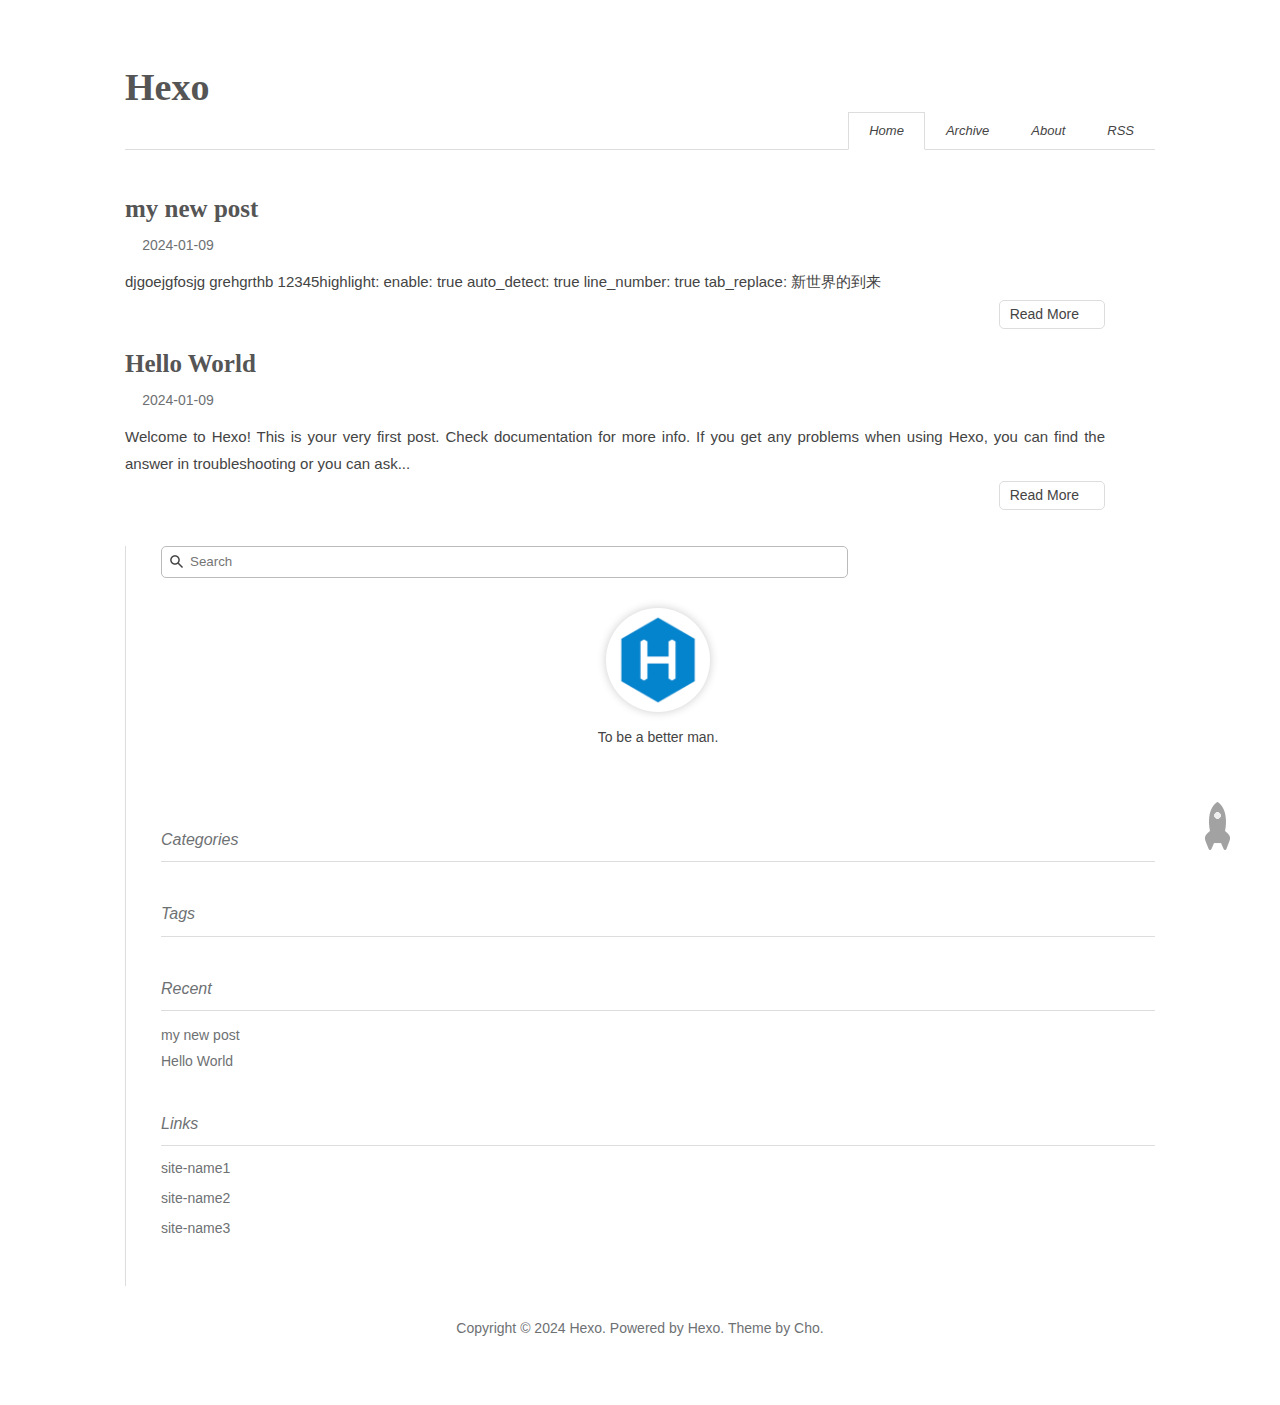
==== commit a1f1e6d3: "add new blog" ====
--- a/index.html
+++ b/index.html
@@ -1,2 +1,4 @@
 <!DOCTYPE html><html lang="en"><head><meta http-equiv="content-type" content="text/html; charset=utf-8"><meta content="width=device-width, initial-scale=1.0, maximum-scale=1.0, user-scalable=0" name="viewport"><meta content="yes" name="apple-mobile-web-app-capable"><meta content="black-translucent" name="apple-mobile-web-app-status-bar-style"><meta content="telephone=no" name="format-detection"><meta name="description" content=""><title>Hexo</title><link rel="stylesheet" type="text/css" href="/css/style.css?v=1.0.0"><link rel="stylesheet" type="text/css" href="//lib.baomitu.com/normalize/latest/normalize.min.css"><link rel="stylesheet" type="text/css" href="//lib.baomitu.com/pure/latest/pure-min.min.css"><link rel="stylesheet" type="text/css" href="//lib.baomitu.com/pure/latest/grids-responsive-min.min.css"><link rel="stylesheet" href="//lib.baomitu.com/font-awesome/4.7.0/css/font-awesome.min.css"><script type="text/javascript" src="//lib.baomitu.com/jquery/latest/jquery.min.js"></script><link rel="icon" mask="" sizes="any" href="/favicon.ico"><link rel="Shortcut Icon" type="image/x-icon" href="/favicon.ico"><link rel="apple-touch-icon" href="/apple-touch-icon.png"><link rel="apple-touch-icon-precomposed" href="/apple-touch-icon.png"><script type="text/javascript" src="//lib.baomitu.com/clipboard.js/latest/clipboard.min.js"></script><script type="text/javascript" src="//lib.baomitu.com/toastr.js/latest/toastr.min.js"></script><link rel="stylesheet" href="//lib.baomitu.com/toastr.js/latest/toastr.min.css"><meta name="generator" content="Hexo 7.0.0"></head><body><div class="body_container"><div id="header"><div class="site-name"><h1 class="hidden">Hexo</h1><a id="logo" href="/.">Hexo</a><p class="description"></p></div><div id="nav-menu"><a class="current" href="/."><i class="fa fa-home"> Home</i></a><a href="/archives/"><i class="fa fa-archive"> Archive</i></a><a href="/about/"><i class="fa fa-user"> About</i></a><a href="/atom.xml"><i class="fa fa-rss"> RSS</i></a></div></div><div class="pure-g" id="layout"><div class="pure-u-1 pure-u-md-3-4"><div class="content_container"><div class="post"><h1 class="post-title"><a href="/2024/01/09/my-new-post/">my new post</a></h1><div class="post-meta">2024-01-09</div><div class="post-content">djgoejgfosjg grehgrthb
-1234567highlight:   enable: true   auto_detect: true   line_number: true   tab_replace:  </div><p class="readmore"><a href="/2024/01/09/my-new-post/">Read More</a></p></div><div class="post"><h1 class="post-title"><a href="/2024/01/09/hello-world/">Hello World</a></h1><div class="post-meta">2024-01-09</div><div class="post-content">Welcome to Hexo! This is your very first post. Check documentation for more info. If you get any problems when using Hexo, you can find the answer in troubleshooting or you can ask...</div><p class="readmore"><a href="/2024/01/09/hello-world/">Read More</a></p></div></div></div><div class="pure-u-1-4 hidden_mid_and_down"><div id="sidebar"><div class="widget"><form class="search-form" action="//www.google.com/search" method="get" accept-charset="utf-8" target="_blank"><input type="text" name="q" maxlength="20" placeholder="Search"/><input type="hidden" name="sitesearch" value="http://example.com"/></form></div><div class="widget"><div class="author-info"><a class="info-avatar" href="/about/" title="About"><img class="nofancybox" src="/img/avatar.png"/></a><p>To be a better man.</p><a class="info-icon" href="https://twitter.com/username" title="Twitter" target="_blank" style="margin-inline:5px"> <i class="fa fa-twitter-square" style="margin-inline:5px"></i></a><a class="info-icon" href="mailto:admin@domain.com" title="Email" target="_blank" style="margin-inline:5px"> <i class="fa fa-envelope-square" style="margin-inline:5px"></i></a><a class="info-icon" href="https://github.com/username" title="Github" target="_blank" style="margin-inline:5px"> <i class="fa fa-github-square" style="margin-inline:5px"></i></a><a class="info-icon" href="/atom.xml" title="RSS" target="_blank" style="margin-inline:5px"> <i class="fa fa-rss-square" style="margin-inline:5px"></i></a></div></div><div class="widget"><div class="widget-title"><i class="fa fa-folder-o"> Categories</i></div></div><div class="widget"><div class="widget-title"><i class="fa fa-star-o"> Tags</i></div><div class="tagcloud"></div></div><div class="widget"><div class="widget-title"><i class="fa fa-file-o"> Recent</i></div><ul class="post-list"><li class="post-list-item"><a class="post-list-link" href="/2024/01/09/my-new-post/">my new post</a></li><li class="post-list-item"><a class="post-list-link" href="/2024/01/09/hello-world/">Hello World</a></li></ul></div><div class="widget"><div class="widget-title"><i class="fa fa-external-link"> Links</i></div><ul></ul><a href="http://www.example1.com/" title="site-name1" target="_blank">site-name1</a><ul></ul><a href="http://www.example2.com/" title="site-name2" target="_blank">site-name2</a><ul></ul><a href="http://www.example3.com/" title="site-name3" target="_blank">site-name3</a></div></div></div><div class="pure-u-1 pure-u-md-3-4"><div id="footer">Copyright © 2024 <a href="/." rel="nofollow">Hexo.</a> Powered by<a rel="nofollow" target="_blank" href="https://hexo.io"> Hexo.</a><a rel="nofollow" target="_blank" href="https://github.com/tufu9441/maupassant-hexo"> Theme</a> by<a rel="nofollow" target="_blank" href="https://github.com/pagecho"> Cho.</a></div></div></div><a class="show" id="rocket" href="#top"></a><script type="text/javascript" src="/js/totop.js?v=1.0.0" async></script><script type="text/javascript" src="//lib.baomitu.com/fancybox/latest/jquery.fancybox.min.js"></script><script type="text/javascript" src="/js/fancybox.js?v=1.0.0"></script><link rel="stylesheet" type="text/css" href="//lib.baomitu.com/fancybox/latest/jquery.fancybox.min.css"><script type="text/javascript" src="/js/copycode.js?v=1.0.0" successtext="Copy Successed!"></script><link rel="stylesheet" type="text/css" href="/css/copycode.css?v=1.0.0"><script type="text/javascript" src="/js/codeblock-resizer.js?v=1.0.0"></script><script type="text/javascript" src="/js/smartresize.js?v=1.0.0"></script></div></body></html>+12345highlight:   enable: true   auto_detect: true   line_number: true   tab_replace:  
+新世界的到来
+</div><p class="readmore"><a href="/2024/01/09/my-new-post/">Read More</a></p></div><div class="post"><h1 class="post-title"><a href="/2024/01/09/hello-world/">Hello World</a></h1><div class="post-meta">2024-01-09</div><div class="post-content">Welcome to Hexo! This is your very first post. Check documentation for more info. If you get any problems when using Hexo, you can find the answer in troubleshooting or you can ask...</div><p class="readmore"><a href="/2024/01/09/hello-world/">Read More</a></p></div></div></div><div class="pure-u-1-4 hidden_mid_and_down"><div id="sidebar"><div class="widget"><form class="search-form" action="//www.google.com/search" method="get" accept-charset="utf-8" target="_blank"><input type="text" name="q" maxlength="20" placeholder="Search"/><input type="hidden" name="sitesearch" value="http://example.com"/></form></div><div class="widget"><div class="author-info"><a class="info-avatar" href="/about/" title="About"><img class="nofancybox" src="/img/avatar.png"/></a><p>To be a better man.</p><a class="info-icon" href="https://twitter.com/username" title="Twitter" target="_blank" style="margin-inline:5px"> <i class="fa fa-twitter-square" style="margin-inline:5px"></i></a><a class="info-icon" href="mailto:admin@domain.com" title="Email" target="_blank" style="margin-inline:5px"> <i class="fa fa-envelope-square" style="margin-inline:5px"></i></a><a class="info-icon" href="https://github.com/username" title="Github" target="_blank" style="margin-inline:5px"> <i class="fa fa-github-square" style="margin-inline:5px"></i></a><a class="info-icon" href="/atom.xml" title="RSS" target="_blank" style="margin-inline:5px"> <i class="fa fa-rss-square" style="margin-inline:5px"></i></a></div></div><div class="widget"><div class="widget-title"><i class="fa fa-folder-o"> Categories</i></div></div><div class="widget"><div class="widget-title"><i class="fa fa-star-o"> Tags</i></div><div class="tagcloud"></div></div><div class="widget"><div class="widget-title"><i class="fa fa-file-o"> Recent</i></div><ul class="post-list"><li class="post-list-item"><a class="post-list-link" href="/2024/01/09/my-new-post/">my new post</a></li><li class="post-list-item"><a class="post-list-link" href="/2024/01/09/hello-world/">Hello World</a></li></ul></div><div class="widget"><div class="widget-title"><i class="fa fa-external-link"> Links</i></div><ul></ul><a href="http://www.example1.com/" title="site-name1" target="_blank">site-name1</a><ul></ul><a href="http://www.example2.com/" title="site-name2" target="_blank">site-name2</a><ul></ul><a href="http://www.example3.com/" title="site-name3" target="_blank">site-name3</a></div></div></div><div class="pure-u-1 pure-u-md-3-4"><div id="footer">Copyright © 2024 <a href="/." rel="nofollow">Hexo.</a> Powered by<a rel="nofollow" target="_blank" href="https://hexo.io"> Hexo.</a><a rel="nofollow" target="_blank" href="https://github.com/tufu9441/maupassant-hexo"> Theme</a> by<a rel="nofollow" target="_blank" href="https://github.com/pagecho"> Cho.</a></div></div></div><a class="show" id="rocket" href="#top"></a><script type="text/javascript" src="/js/totop.js?v=1.0.0" async></script><script type="text/javascript" src="//lib.baomitu.com/fancybox/latest/jquery.fancybox.min.js"></script><script type="text/javascript" src="/js/fancybox.js?v=1.0.0"></script><link rel="stylesheet" type="text/css" href="//lib.baomitu.com/fancybox/latest/jquery.fancybox.min.css"><script type="text/javascript" src="/js/love.js?v=1.0.0"></script><script type="text/javascript" src="/js/copycode.js?v=1.0.0" successtext="Copy Successed!"></script><link rel="stylesheet" type="text/css" href="/css/copycode.css?v=1.0.0"><script type="text/javascript" src="/js/codeblock-resizer.js?v=1.0.0"></script><script type="text/javascript" src="/js/smartresize.js?v=1.0.0"></script></div></body></html>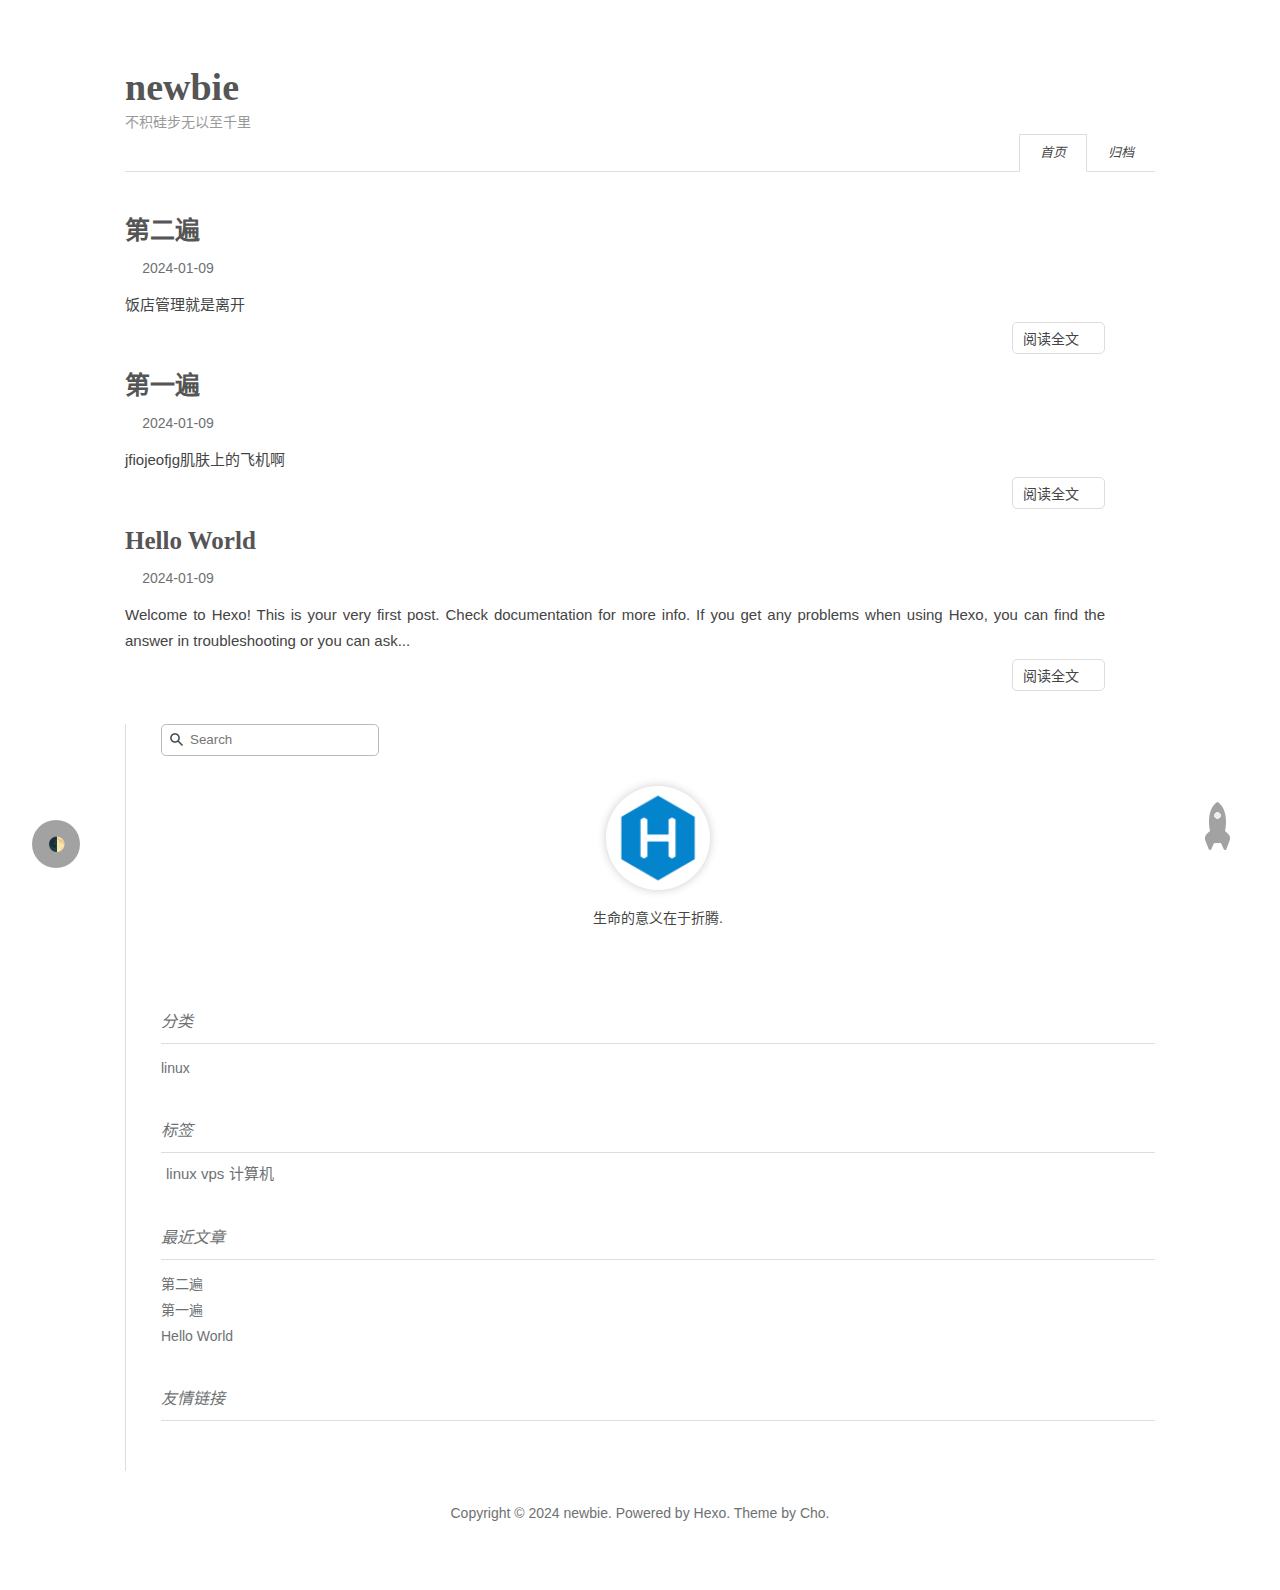
==== commit ddff5133: "add new blog" ====
--- a/index.html
+++ b/index.html
@@ -1,4 +1,21 @@
-<!DOCTYPE html><html lang="en"><head><meta http-equiv="content-type" content="text/html; charset=utf-8"><meta content="width=device-width, initial-scale=1.0, maximum-scale=1.0, user-scalable=0" name="viewport"><meta content="yes" name="apple-mobile-web-app-capable"><meta content="black-translucent" name="apple-mobile-web-app-status-bar-style"><meta content="telephone=no" name="format-detection"><meta name="description" content=""><title>Hexo</title><link rel="stylesheet" type="text/css" href="/css/style.css?v=1.0.0"><link rel="stylesheet" type="text/css" href="//lib.baomitu.com/normalize/latest/normalize.min.css"><link rel="stylesheet" type="text/css" href="//lib.baomitu.com/pure/latest/pure-min.min.css"><link rel="stylesheet" type="text/css" href="//lib.baomitu.com/pure/latest/grids-responsive-min.min.css"><link rel="stylesheet" href="//lib.baomitu.com/font-awesome/4.7.0/css/font-awesome.min.css"><script type="text/javascript" src="//lib.baomitu.com/jquery/latest/jquery.min.js"></script><link rel="icon" mask="" sizes="any" href="/favicon.ico"><link rel="Shortcut Icon" type="image/x-icon" href="/favicon.ico"><link rel="apple-touch-icon" href="/apple-touch-icon.png"><link rel="apple-touch-icon-precomposed" href="/apple-touch-icon.png"><script type="text/javascript" src="//lib.baomitu.com/clipboard.js/latest/clipboard.min.js"></script><script type="text/javascript" src="//lib.baomitu.com/toastr.js/latest/toastr.min.js"></script><link rel="stylesheet" href="//lib.baomitu.com/toastr.js/latest/toastr.min.css"><meta name="generator" content="Hexo 7.0.0"></head><body><div class="body_container"><div id="header"><div class="site-name"><h1 class="hidden">Hexo</h1><a id="logo" href="/.">Hexo</a><p class="description"></p></div><div id="nav-menu"><a class="current" href="/."><i class="fa fa-home"> Home</i></a><a href="/archives/"><i class="fa fa-archive"> Archive</i></a><a href="/about/"><i class="fa fa-user"> About</i></a><a href="/atom.xml"><i class="fa fa-rss"> RSS</i></a></div></div><div class="pure-g" id="layout"><div class="pure-u-1 pure-u-md-3-4"><div class="content_container"><div class="post"><h1 class="post-title"><a href="/2024/01/09/my-new-post/">my new post</a></h1><div class="post-meta">2024-01-09</div><div class="post-content">djgoejgfosjg grehgrthb
-12345highlight:   enable: true   auto_detect: true   line_number: true   tab_replace:  
-新世界的到来
-</div><p class="readmore"><a href="/2024/01/09/my-new-post/">Read More</a></p></div><div class="post"><h1 class="post-title"><a href="/2024/01/09/hello-world/">Hello World</a></h1><div class="post-meta">2024-01-09</div><div class="post-content">Welcome to Hexo! This is your very first post. Check documentation for more info. If you get any problems when using Hexo, you can find the answer in troubleshooting or you can ask...</div><p class="readmore"><a href="/2024/01/09/hello-world/">Read More</a></p></div></div></div><div class="pure-u-1-4 hidden_mid_and_down"><div id="sidebar"><div class="widget"><form class="search-form" action="//www.google.com/search" method="get" accept-charset="utf-8" target="_blank"><input type="text" name="q" maxlength="20" placeholder="Search"/><input type="hidden" name="sitesearch" value="http://example.com"/></form></div><div class="widget"><div class="author-info"><a class="info-avatar" href="/about/" title="About"><img class="nofancybox" src="/img/avatar.png"/></a><p>To be a better man.</p><a class="info-icon" href="https://twitter.com/username" title="Twitter" target="_blank" style="margin-inline:5px"> <i class="fa fa-twitter-square" style="margin-inline:5px"></i></a><a class="info-icon" href="mailto:admin@domain.com" title="Email" target="_blank" style="margin-inline:5px"> <i class="fa fa-envelope-square" style="margin-inline:5px"></i></a><a class="info-icon" href="https://github.com/username" title="Github" target="_blank" style="margin-inline:5px"> <i class="fa fa-github-square" style="margin-inline:5px"></i></a><a class="info-icon" href="/atom.xml" title="RSS" target="_blank" style="margin-inline:5px"> <i class="fa fa-rss-square" style="margin-inline:5px"></i></a></div></div><div class="widget"><div class="widget-title"><i class="fa fa-folder-o"> Categories</i></div></div><div class="widget"><div class="widget-title"><i class="fa fa-star-o"> Tags</i></div><div class="tagcloud"></div></div><div class="widget"><div class="widget-title"><i class="fa fa-file-o"> Recent</i></div><ul class="post-list"><li class="post-list-item"><a class="post-list-link" href="/2024/01/09/my-new-post/">my new post</a></li><li class="post-list-item"><a class="post-list-link" href="/2024/01/09/hello-world/">Hello World</a></li></ul></div><div class="widget"><div class="widget-title"><i class="fa fa-external-link"> Links</i></div><ul></ul><a href="http://www.example1.com/" title="site-name1" target="_blank">site-name1</a><ul></ul><a href="http://www.example2.com/" title="site-name2" target="_blank">site-name2</a><ul></ul><a href="http://www.example3.com/" title="site-name3" target="_blank">site-name3</a></div></div></div><div class="pure-u-1 pure-u-md-3-4"><div id="footer">Copyright © 2024 <a href="/." rel="nofollow">Hexo.</a> Powered by<a rel="nofollow" target="_blank" href="https://hexo.io"> Hexo.</a><a rel="nofollow" target="_blank" href="https://github.com/tufu9441/maupassant-hexo"> Theme</a> by<a rel="nofollow" target="_blank" href="https://github.com/pagecho"> Cho.</a></div></div></div><a class="show" id="rocket" href="#top"></a><script type="text/javascript" src="/js/totop.js?v=1.0.0" async></script><script type="text/javascript" src="//lib.baomitu.com/fancybox/latest/jquery.fancybox.min.js"></script><script type="text/javascript" src="/js/fancybox.js?v=1.0.0"></script><link rel="stylesheet" type="text/css" href="//lib.baomitu.com/fancybox/latest/jquery.fancybox.min.css"><script type="text/javascript" src="/js/love.js?v=1.0.0"></script><script type="text/javascript" src="/js/copycode.js?v=1.0.0" successtext="Copy Successed!"></script><link rel="stylesheet" type="text/css" href="/css/copycode.css?v=1.0.0"><script type="text/javascript" src="/js/codeblock-resizer.js?v=1.0.0"></script><script type="text/javascript" src="/js/smartresize.js?v=1.0.0"></script></div></body></html>+<!DOCTYPE html><html lang="zh-CN"><head><meta http-equiv="content-type" content="text/html; charset=utf-8"><meta content="width=device-width, initial-scale=1.0, maximum-scale=1.0, user-scalable=0" name="viewport"><meta content="yes" name="apple-mobile-web-app-capable"><meta content="black-translucent" name="apple-mobile-web-app-status-bar-style"><meta content="telephone=no" name="format-detection"><meta name="description" content="newbie的博客"><title>newbie | 不积硅步无以至千里</title><link rel="stylesheet" type="text/css" href="/css/style.css?v=1.0.0"><link rel="stylesheet" type="text/css" href="//lib.baomitu.com/normalize/latest/normalize.min.css"><link rel="stylesheet" type="text/css" href="//lib.baomitu.com/pure/latest/pure-min.min.css"><link rel="stylesheet" type="text/css" href="//lib.baomitu.com/pure/latest/grids-responsive-min.min.css"><link rel="stylesheet" href="//lib.baomitu.com/font-awesome/4.7.0/css/font-awesome.min.css"><script type="text/javascript" src="//lib.baomitu.com/jquery/latest/jquery.min.js"></script><link rel="icon" mask="" sizes="any" href="/favicon.ico"><link rel="Shortcut Icon" type="image/x-icon" href="/favicon.ico"><link rel="apple-touch-icon" href="/apple-touch-icon.png"><link rel="apple-touch-icon-precomposed" href="/apple-touch-icon.png"><script type="text/javascript" src="//lib.baomitu.com/clipboard.js/latest/clipboard.min.js"></script><script type="text/javascript" src="//lib.baomitu.com/toastr.js/latest/toastr.min.js"></script><link rel="stylesheet" href="//lib.baomitu.com/toastr.js/latest/toastr.min.css"><div class="darkmode-toggle">🌓</div><script>var prefersDarkMode = window.matchMedia('(prefers-color-scheme: dark)');
+var toggle = document.querySelector('.darkmode-toggle');
+var html = document.querySelector('html');
+
+html.dataset.dark = localStorage.dark || prefersDarkMode.matches;
+
+toggle.addEventListener('click', () => {
+localStorage.dark = !(html.dataset.dark == 'true');
+html.dataset.dark = localStorage.dark;
+});</script><meta name="generator" content="Hexo 7.0.0"></head><body><div class="body_container"><div id="header"><div class="site-name"><h1 class="hidden">newbie</h1><a id="logo" href="/.">newbie</a><p class="description">不积硅步无以至千里</p></div><div id="nav-menu"><a class="current" href="/."><i class="fa fa-home"> 首页</i></a><a href="/archives/"><i class="fa fa-archive"> 归档</i></a></div></div><div class="pure-g" id="layout"><div class="pure-u-1 pure-u-md-3-4"><div class="content_container"><div class="post"><h1 class="post-title"><a href="/2024/01/09/%E7%AC%AC%E4%BA%8C%E9%81%8D/">第二遍</a></h1><div class="post-meta">2024-01-09</div><div class="post-content"> 饭店管理就是离开
+</div><p class="readmore"><a href="/2024/01/09/%E7%AC%AC%E4%BA%8C%E9%81%8D/">阅读全文</a></p></div><div class="post"><h1 class="post-title"><a href="/2024/01/09/%E7%AC%AC%E4%B8%80%E9%81%8D/">第一遍</a></h1><div class="post-meta">2024-01-09</div><div class="post-content">jfiojeofjg肌肤上的飞机啊
+</div><p class="readmore"><a href="/2024/01/09/%E7%AC%AC%E4%B8%80%E9%81%8D/">阅读全文</a></p></div><div class="post"><h1 class="post-title"><a href="/2024/01/09/hello-world/">Hello World</a></h1><div class="post-meta">2024-01-09</div><div class="post-content">Welcome to Hexo! This is your very first post. Check documentation for more info. If you get any problems when using Hexo, you can find the answer in troubleshooting or you can ask...</div><p class="readmore"><a href="/2024/01/09/hello-world/">阅读全文</a></p></div><script type="text/x-mathjax-config">MathJax.Hub.Config({
+  tex2jax: {inlineMath: [['$','$'], ['\\(','\\)']]}
+  });
+</script><script type="text/javascript" src="https://cdn.mathjax.org/mathjax/latest/MathJax.js?config=TeX-MML-AM_CHTML" async></script></div></div><div class="pure-u-1-4 hidden_mid_and_down"><div id="sidebar"><div class="widget"><div class="search-form"><input id="local-search-input" placeholder="Search" type="text" name="q" results="0"/><div id="local-search-result"></div></div></div><div class="widget"><div class="author-info"><a class="info-avatar" href="/about/" title="关于"><img class="nofancybox" src="/img/avatar.png"/></a><p>生命的意义在于折腾.</p><a class="info-icon" href="mailto:manocchiaallannahxj675@gmail.com" title="Email" target="_blank" style="margin-inline:5px"> <i class="fa fa-envelope-square" style="margin-inline:5px"></i></a><a class="info-icon" href="https://github.com/newbie2201" title="Github" target="_blank" style="margin-inline:5px"> <i class="fa fa-github-square" style="margin-inline:5px"></i></a></div></div><div class="widget"><div class="widget-title"><i class="fa fa-folder-o"> 分类</i></div><ul class="category-list"><li class="category-list-item"><a class="category-list-link" href="/categories/linux/">linux</a></li></ul></div><div class="widget"><div class="widget-title"><i class="fa fa-star-o"> 标签</i></div><div class="tagcloud"><a href="/tags/linux-vps-%E8%AE%A1%E7%AE%97%E6%9C%BA/" style="font-size: 15px;">linux vps 计算机</a></div></div><div class="widget"><div class="widget-title"><i class="fa fa-file-o"> 最近文章</i></div><ul class="post-list"><li class="post-list-item"><a class="post-list-link" href="/2024/01/09/%E7%AC%AC%E4%BA%8C%E9%81%8D/">第二遍</a></li><li class="post-list-item"><a class="post-list-link" href="/2024/01/09/%E7%AC%AC%E4%B8%80%E9%81%8D/">第一遍</a></li><li class="post-list-item"><a class="post-list-link" href="/2024/01/09/hello-world/">Hello World</a></li></ul></div><div class="widget"><div class="widget-title"><i class="fa fa-external-link"> 友情链接</i></div></div></div></div><div class="pure-u-1 pure-u-md-3-4"><div id="footer">Copyright © 2024 <a href="/." rel="nofollow">newbie.</a> Powered by<a rel="nofollow" target="_blank" href="https://hexo.io"> Hexo.</a><a rel="nofollow" target="_blank" href="https://github.com/tufu9441/maupassant-hexo"> Theme</a> by<a rel="nofollow" target="_blank" href="https://github.com/pagecho"> Cho.</a></div></div></div><a class="show" id="rocket" href="#top"></a><script type="text/javascript" src="/js/totop.js?v=1.0.0" async></script><script type="text/javascript" src="//lib.baomitu.com/fancybox/latest/jquery.fancybox.min.js"></script><script type="text/javascript" src="/js/fancybox.js?v=1.0.0"></script><link rel="stylesheet" type="text/css" href="//lib.baomitu.com/fancybox/latest/jquery.fancybox.min.css"><link rel="stylesheet" type="text/css" href="/css/search.css?v=1.0.0"><script type="text/javascript" src="/js/search.js?v=1.0.0"></script><script>var search_path = 'search.xml';
+if (search_path.length == 0) {
+  search_path = 'search.xml';
+}
+var path = '/' + search_path;
+searchFunc(path, 'local-search-input', 'local-search-result');
+</script><script type="text/javascript" src="/js/love.js?v=1.0.0"></script><script type="text/javascript" src="/js/copycode.js?v=1.0.0" successtext="复制成功！"></script><link rel="stylesheet" type="text/css" href="/css/copycode.css?v=1.0.0"><script type="text/javascript" src="/js/codeblock-resizer.js?v=1.0.0"></script><script type="text/javascript" src="/js/smartresize.js?v=1.0.0"></script></div></body></html>--- a/css/search.css
+++ b/css/search.css
@@ -0,0 +1,13 @@
+#local-search-result {
+  position: absolute;
+  background-color: rgb(255, 255, 255);
+  width: 100%;
+}
+
+#sidebar .widget .search-form {
+  overflow: visible;
+}
+
+#sidebar .widget .search-form input {
+  width: auto;
+}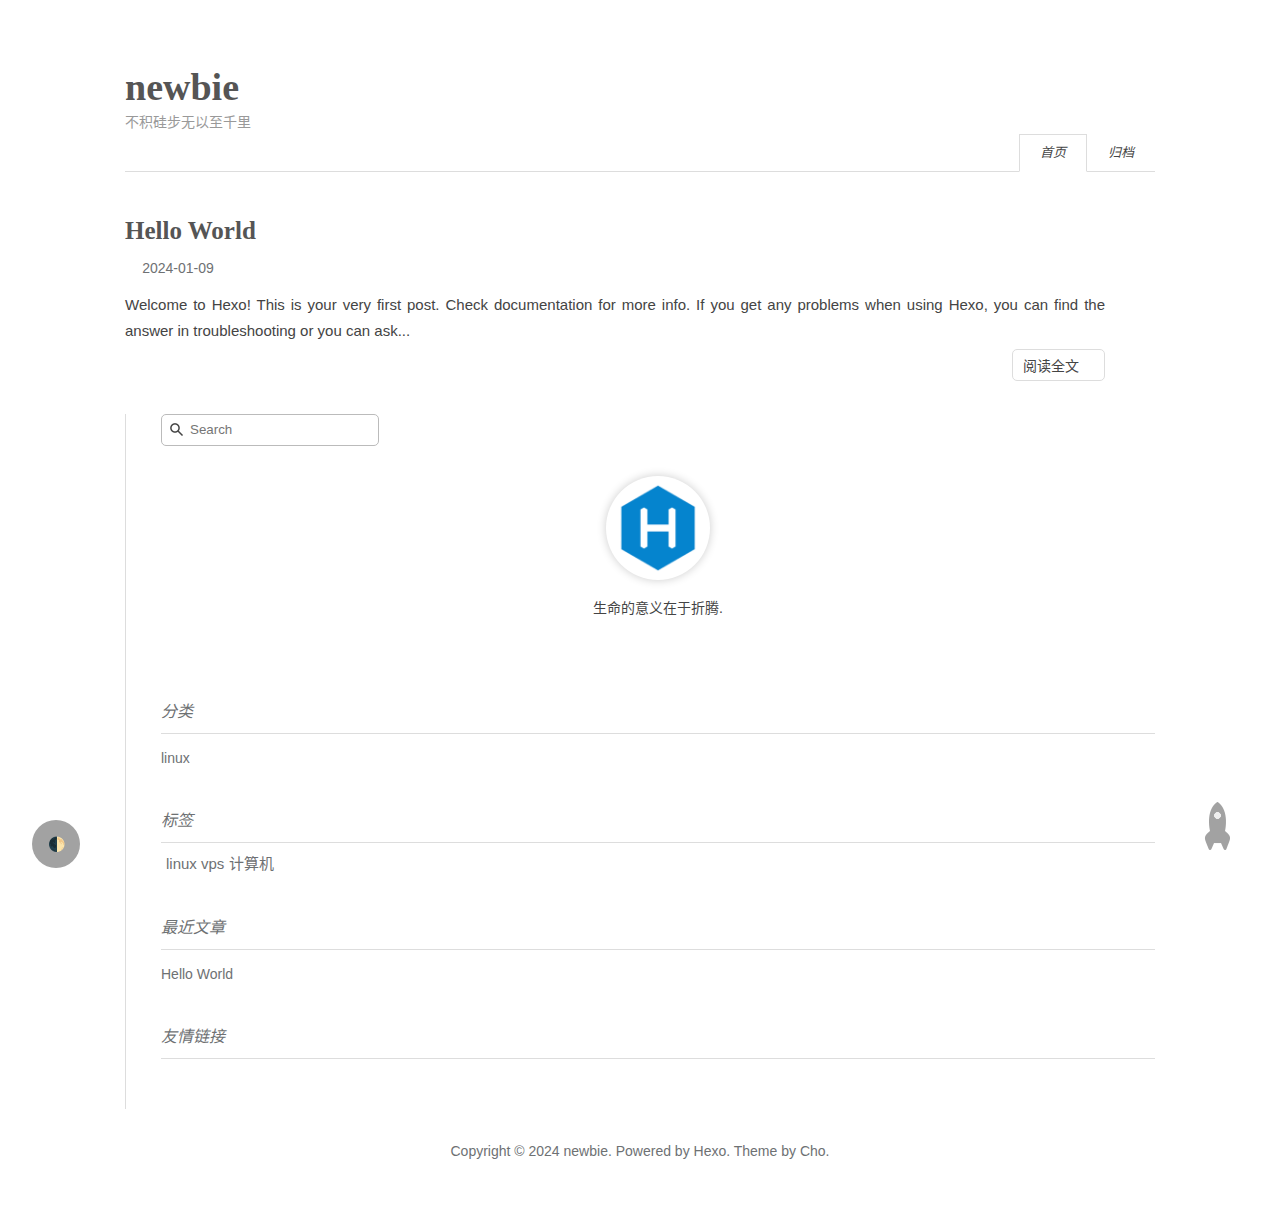
==== commit 2aad0bcf: "add new blog" ====
--- a/index.html
+++ b/index.html
@@ -7,12 +7,10 @@
 toggle.addEventListener('click', () => {
 localStorage.dark = !(html.dataset.dark == 'true');
 html.dataset.dark = localStorage.dark;
-});</script><meta name="generator" content="Hexo 7.0.0"></head><body><div class="body_container"><div id="header"><div class="site-name"><h1 class="hidden">newbie</h1><a id="logo" href="/.">newbie</a><p class="description">不积硅步无以至千里</p></div><div id="nav-menu"><a class="current" href="/."><i class="fa fa-home"> 首页</i></a><a href="/archives/"><i class="fa fa-archive"> 归档</i></a></div></div><div class="pure-g" id="layout"><div class="pure-u-1 pure-u-md-3-4"><div class="content_container"><div class="post"><h1 class="post-title"><a href="/2024/01/09/%E7%AC%AC%E4%BA%8C%E9%81%8D/">第二遍</a></h1><div class="post-meta">2024-01-09</div><div class="post-content"> 饭店管理就是离开
-</div><p class="readmore"><a href="/2024/01/09/%E7%AC%AC%E4%BA%8C%E9%81%8D/">阅读全文</a></p></div><div class="post"><h1 class="post-title"><a href="/2024/01/09/%E7%AC%AC%E4%B8%80%E9%81%8D/">第一遍</a></h1><div class="post-meta">2024-01-09</div><div class="post-content">jfiojeofjg肌肤上的飞机啊
-</div><p class="readmore"><a href="/2024/01/09/%E7%AC%AC%E4%B8%80%E9%81%8D/">阅读全文</a></p></div><div class="post"><h1 class="post-title"><a href="/2024/01/09/hello-world/">Hello World</a></h1><div class="post-meta">2024-01-09</div><div class="post-content">Welcome to Hexo! This is your very first post. Check documentation for more info. If you get any problems when using Hexo, you can find the answer in troubleshooting or you can ask...</div><p class="readmore"><a href="/2024/01/09/hello-world/">阅读全文</a></p></div><script type="text/x-mathjax-config">MathJax.Hub.Config({
+});</script><meta name="generator" content="Hexo 7.0.0"></head><body><div class="body_container"><div id="header"><div class="site-name"><h1 class="hidden">newbie</h1><a id="logo" href="/.">newbie</a><p class="description">不积硅步无以至千里</p></div><div id="nav-menu"><a class="current" href="/."><i class="fa fa-home"> 首页</i></a><a href="/archives/"><i class="fa fa-archive"> 归档</i></a></div></div><div class="pure-g" id="layout"><div class="pure-u-1 pure-u-md-3-4"><div class="content_container"><div class="post"><h1 class="post-title"><a href="/2024/01/09/hello-world/">Hello World</a></h1><div class="post-meta">2024-01-09</div><div class="post-content">Welcome to Hexo! This is your very first post. Check documentation for more info. If you get any problems when using Hexo, you can find the answer in troubleshooting or you can ask...</div><p class="readmore"><a href="/2024/01/09/hello-world/">阅读全文</a></p></div><script type="text/x-mathjax-config">MathJax.Hub.Config({
   tex2jax: {inlineMath: [['$','$'], ['\\(','\\)']]}
   });
-</script><script type="text/javascript" src="https://cdn.mathjax.org/mathjax/latest/MathJax.js?config=TeX-MML-AM_CHTML" async></script></div></div><div class="pure-u-1-4 hidden_mid_and_down"><div id="sidebar"><div class="widget"><div class="search-form"><input id="local-search-input" placeholder="Search" type="text" name="q" results="0"/><div id="local-search-result"></div></div></div><div class="widget"><div class="author-info"><a class="info-avatar" href="/about/" title="关于"><img class="nofancybox" src="/img/avatar.png"/></a><p>生命的意义在于折腾.</p><a class="info-icon" href="mailto:manocchiaallannahxj675@gmail.com" title="Email" target="_blank" style="margin-inline:5px"> <i class="fa fa-envelope-square" style="margin-inline:5px"></i></a><a class="info-icon" href="https://github.com/newbie2201" title="Github" target="_blank" style="margin-inline:5px"> <i class="fa fa-github-square" style="margin-inline:5px"></i></a></div></div><div class="widget"><div class="widget-title"><i class="fa fa-folder-o"> 分类</i></div><ul class="category-list"><li class="category-list-item"><a class="category-list-link" href="/categories/linux/">linux</a></li></ul></div><div class="widget"><div class="widget-title"><i class="fa fa-star-o"> 标签</i></div><div class="tagcloud"><a href="/tags/linux-vps-%E8%AE%A1%E7%AE%97%E6%9C%BA/" style="font-size: 15px;">linux vps 计算机</a></div></div><div class="widget"><div class="widget-title"><i class="fa fa-file-o"> 最近文章</i></div><ul class="post-list"><li class="post-list-item"><a class="post-list-link" href="/2024/01/09/%E7%AC%AC%E4%BA%8C%E9%81%8D/">第二遍</a></li><li class="post-list-item"><a class="post-list-link" href="/2024/01/09/%E7%AC%AC%E4%B8%80%E9%81%8D/">第一遍</a></li><li class="post-list-item"><a class="post-list-link" href="/2024/01/09/hello-world/">Hello World</a></li></ul></div><div class="widget"><div class="widget-title"><i class="fa fa-external-link"> 友情链接</i></div></div></div></div><div class="pure-u-1 pure-u-md-3-4"><div id="footer">Copyright © 2024 <a href="/." rel="nofollow">newbie.</a> Powered by<a rel="nofollow" target="_blank" href="https://hexo.io"> Hexo.</a><a rel="nofollow" target="_blank" href="https://github.com/tufu9441/maupassant-hexo"> Theme</a> by<a rel="nofollow" target="_blank" href="https://github.com/pagecho"> Cho.</a></div></div></div><a class="show" id="rocket" href="#top"></a><script type="text/javascript" src="/js/totop.js?v=1.0.0" async></script><script type="text/javascript" src="//lib.baomitu.com/fancybox/latest/jquery.fancybox.min.js"></script><script type="text/javascript" src="/js/fancybox.js?v=1.0.0"></script><link rel="stylesheet" type="text/css" href="//lib.baomitu.com/fancybox/latest/jquery.fancybox.min.css"><link rel="stylesheet" type="text/css" href="/css/search.css?v=1.0.0"><script type="text/javascript" src="/js/search.js?v=1.0.0"></script><script>var search_path = 'search.xml';
+</script><script type="text/javascript" src="https://cdn.mathjax.org/mathjax/latest/MathJax.js?config=TeX-MML-AM_CHTML" async></script></div></div><div class="pure-u-1-4 hidden_mid_and_down"><div id="sidebar"><div class="widget"><div class="search-form"><input id="local-search-input" placeholder="Search" type="text" name="q" results="0"/><div id="local-search-result"></div></div></div><div class="widget"><div class="author-info"><a class="info-avatar" href="/about/" title="关于"><img class="nofancybox" src="/img/avatar.png"/></a><p>生命的意义在于折腾.</p><a class="info-icon" href="mailto:manocchiaallannahxj675@gmail.com" title="Email" target="_blank" style="margin-inline:5px"> <i class="fa fa-envelope-square" style="margin-inline:5px"></i></a><a class="info-icon" href="https://github.com/newbie2201" title="Github" target="_blank" style="margin-inline:5px"> <i class="fa fa-github-square" style="margin-inline:5px"></i></a></div></div><div class="widget"><div class="widget-title"><i class="fa fa-folder-o"> 分类</i></div><ul class="category-list"><li class="category-list-item"><a class="category-list-link" href="/categories/linux/">linux</a></li></ul></div><div class="widget"><div class="widget-title"><i class="fa fa-star-o"> 标签</i></div><div class="tagcloud"><a href="/tags/linux-vps-%E8%AE%A1%E7%AE%97%E6%9C%BA/" style="font-size: 15px;">linux vps 计算机</a></div></div><div class="widget"><div class="widget-title"><i class="fa fa-file-o"> 最近文章</i></div><ul class="post-list"><li class="post-list-item"><a class="post-list-link" href="/2024/01/09/hello-world/">Hello World</a></li></ul></div><div class="widget"><div class="widget-title"><i class="fa fa-external-link"> 友情链接</i></div></div></div></div><div class="pure-u-1 pure-u-md-3-4"><div id="footer">Copyright © 2024 <a href="/." rel="nofollow">newbie.</a> Powered by<a rel="nofollow" target="_blank" href="https://hexo.io"> Hexo.</a><a rel="nofollow" target="_blank" href="https://github.com/tufu9441/maupassant-hexo"> Theme</a> by<a rel="nofollow" target="_blank" href="https://github.com/pagecho"> Cho.</a></div></div></div><a class="show" id="rocket" href="#top"></a><script type="text/javascript" src="/js/totop.js?v=1.0.0" async></script><script type="text/javascript" src="//lib.baomitu.com/fancybox/latest/jquery.fancybox.min.js"></script><script type="text/javascript" src="/js/fancybox.js?v=1.0.0"></script><link rel="stylesheet" type="text/css" href="//lib.baomitu.com/fancybox/latest/jquery.fancybox.min.css"><link rel="stylesheet" type="text/css" href="/css/search.css?v=1.0.0"><script type="text/javascript" src="/js/search.js?v=1.0.0"></script><script>var search_path = 'search.xml';
 if (search_path.length == 0) {
   search_path = 'search.xml';
 }
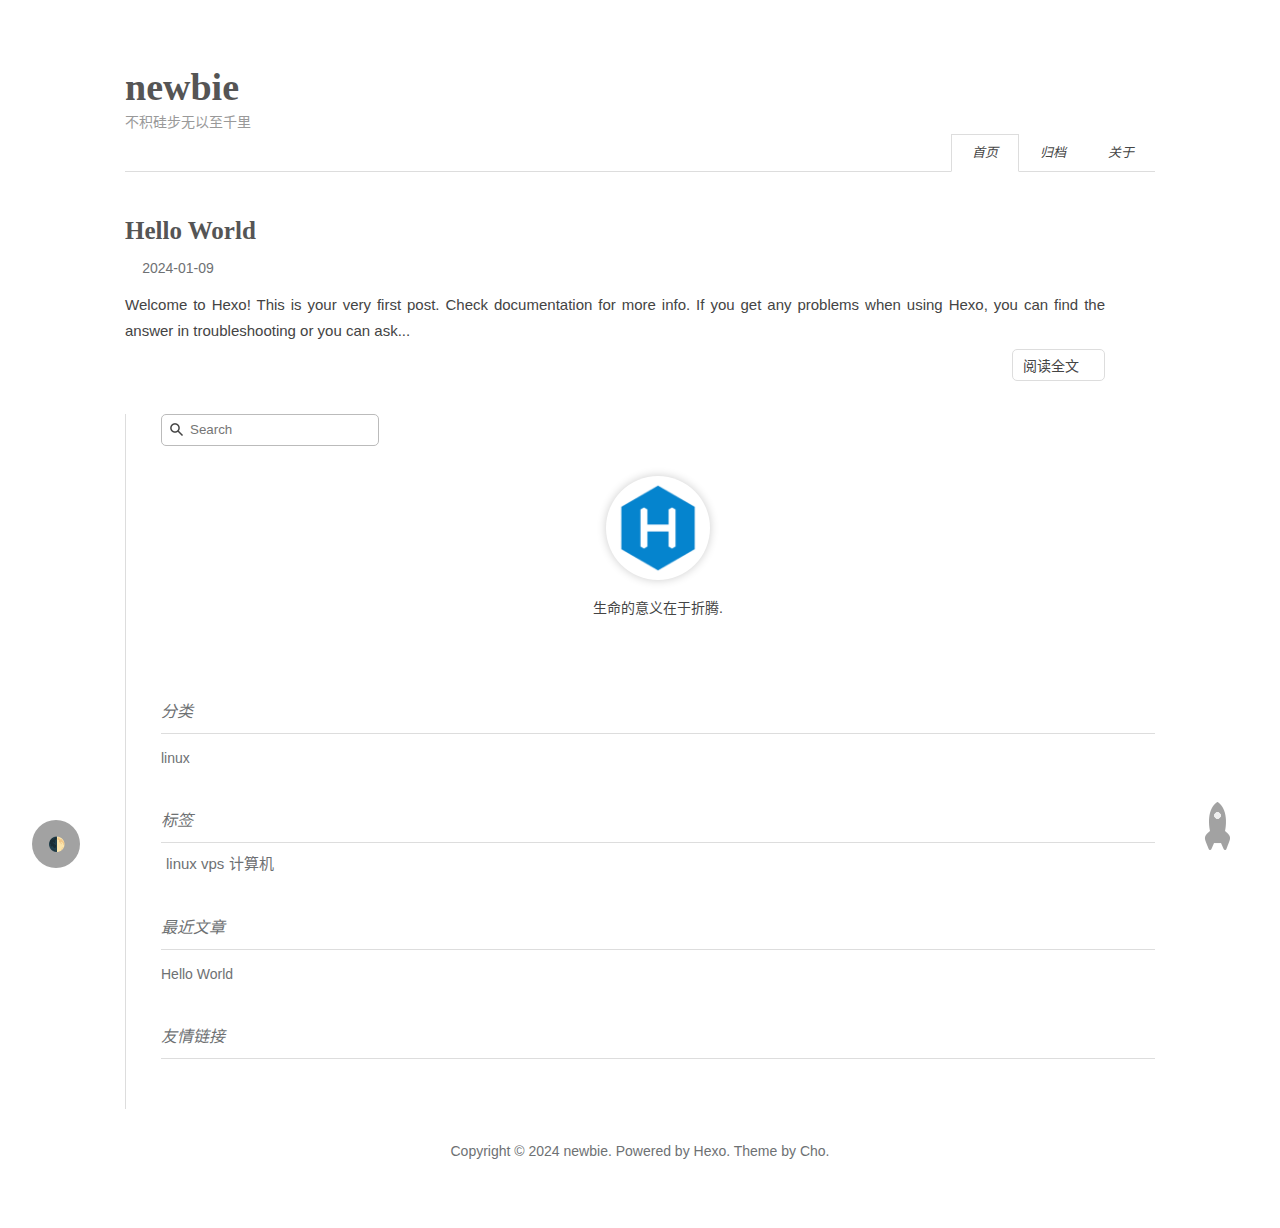
==== commit ec12c588: "add new blog" ====
--- a/index.html
+++ b/index.html
@@ -7,7 +7,7 @@
 toggle.addEventListener('click', () => {
 localStorage.dark = !(html.dataset.dark == 'true');
 html.dataset.dark = localStorage.dark;
-});</script><meta name="generator" content="Hexo 7.0.0"></head><body><div class="body_container"><div id="header"><div class="site-name"><h1 class="hidden">newbie</h1><a id="logo" href="/.">newbie</a><p class="description">不积硅步无以至千里</p></div><div id="nav-menu"><a class="current" href="/."><i class="fa fa-home"> 首页</i></a><a href="/archives/"><i class="fa fa-archive"> 归档</i></a></div></div><div class="pure-g" id="layout"><div class="pure-u-1 pure-u-md-3-4"><div class="content_container"><div class="post"><h1 class="post-title"><a href="/2024/01/09/hello-world/">Hello World</a></h1><div class="post-meta">2024-01-09</div><div class="post-content">Welcome to Hexo! This is your very first post. Check documentation for more info. If you get any problems when using Hexo, you can find the answer in troubleshooting or you can ask...</div><p class="readmore"><a href="/2024/01/09/hello-world/">阅读全文</a></p></div><script type="text/x-mathjax-config">MathJax.Hub.Config({
+});</script><meta name="generator" content="Hexo 7.0.0"></head><body><div class="body_container"><div id="header"><div class="site-name"><h1 class="hidden">newbie</h1><a id="logo" href="/.">newbie</a><p class="description">不积硅步无以至千里</p></div><div id="nav-menu"><a class="current" href="/."><i class="fa fa-home"> 首页</i></a><a href="/archives/"><i class="fa fa-archive"> 归档</i></a><a href="/about/"><i class="fa fa-user"> 关于</i></a></div></div><div class="pure-g" id="layout"><div class="pure-u-1 pure-u-md-3-4"><div class="content_container"><div class="post"><h1 class="post-title"><a href="/2024/01/09/hello-world/">Hello World</a></h1><div class="post-meta">2024-01-09</div><div class="post-content">Welcome to Hexo! This is your very first post. Check documentation for more info. If you get any problems when using Hexo, you can find the answer in troubleshooting or you can ask...</div><p class="readmore"><a href="/2024/01/09/hello-world/">阅读全文</a></p></div><script type="text/x-mathjax-config">MathJax.Hub.Config({
   tex2jax: {inlineMath: [['$','$'], ['\\(','\\)']]}
   });
 </script><script type="text/javascript" src="https://cdn.mathjax.org/mathjax/latest/MathJax.js?config=TeX-MML-AM_CHTML" async></script></div></div><div class="pure-u-1-4 hidden_mid_and_down"><div id="sidebar"><div class="widget"><div class="search-form"><input id="local-search-input" placeholder="Search" type="text" name="q" results="0"/><div id="local-search-result"></div></div></div><div class="widget"><div class="author-info"><a class="info-avatar" href="/about/" title="关于"><img class="nofancybox" src="/img/avatar.png"/></a><p>生命的意义在于折腾.</p><a class="info-icon" href="mailto:manocchiaallannahxj675@gmail.com" title="Email" target="_blank" style="margin-inline:5px"> <i class="fa fa-envelope-square" style="margin-inline:5px"></i></a><a class="info-icon" href="https://github.com/newbie2201" title="Github" target="_blank" style="margin-inline:5px"> <i class="fa fa-github-square" style="margin-inline:5px"></i></a></div></div><div class="widget"><div class="widget-title"><i class="fa fa-folder-o"> 分类</i></div><ul class="category-list"><li class="category-list-item"><a class="category-list-link" href="/categories/linux/">linux</a></li></ul></div><div class="widget"><div class="widget-title"><i class="fa fa-star-o"> 标签</i></div><div class="tagcloud"><a href="/tags/linux-vps-%E8%AE%A1%E7%AE%97%E6%9C%BA/" style="font-size: 15px;">linux vps 计算机</a></div></div><div class="widget"><div class="widget-title"><i class="fa fa-file-o"> 最近文章</i></div><ul class="post-list"><li class="post-list-item"><a class="post-list-link" href="/2024/01/09/hello-world/">Hello World</a></li></ul></div><div class="widget"><div class="widget-title"><i class="fa fa-external-link"> 友情链接</i></div></div></div></div><div class="pure-u-1 pure-u-md-3-4"><div id="footer">Copyright © 2024 <a href="/." rel="nofollow">newbie.</a> Powered by<a rel="nofollow" target="_blank" href="https://hexo.io"> Hexo.</a><a rel="nofollow" target="_blank" href="https://github.com/tufu9441/maupassant-hexo"> Theme</a> by<a rel="nofollow" target="_blank" href="https://github.com/pagecho"> Cho.</a></div></div></div><a class="show" id="rocket" href="#top"></a><script type="text/javascript" src="/js/totop.js?v=1.0.0" async></script><script type="text/javascript" src="//lib.baomitu.com/fancybox/latest/jquery.fancybox.min.js"></script><script type="text/javascript" src="/js/fancybox.js?v=1.0.0"></script><link rel="stylesheet" type="text/css" href="//lib.baomitu.com/fancybox/latest/jquery.fancybox.min.css"><link rel="stylesheet" type="text/css" href="/css/search.css?v=1.0.0"><script type="text/javascript" src="/js/search.js?v=1.0.0"></script><script>var search_path = 'search.xml';
--- a/css/style.css
+++ b/css/style.css
@@ -2008,4 +2008,8 @@
 
 .article-tag-list {
   padding-left: 0rem;
+}
+
+body {
+  font-family: "Microsoft YaHei", Arial, sans-serif;
 }